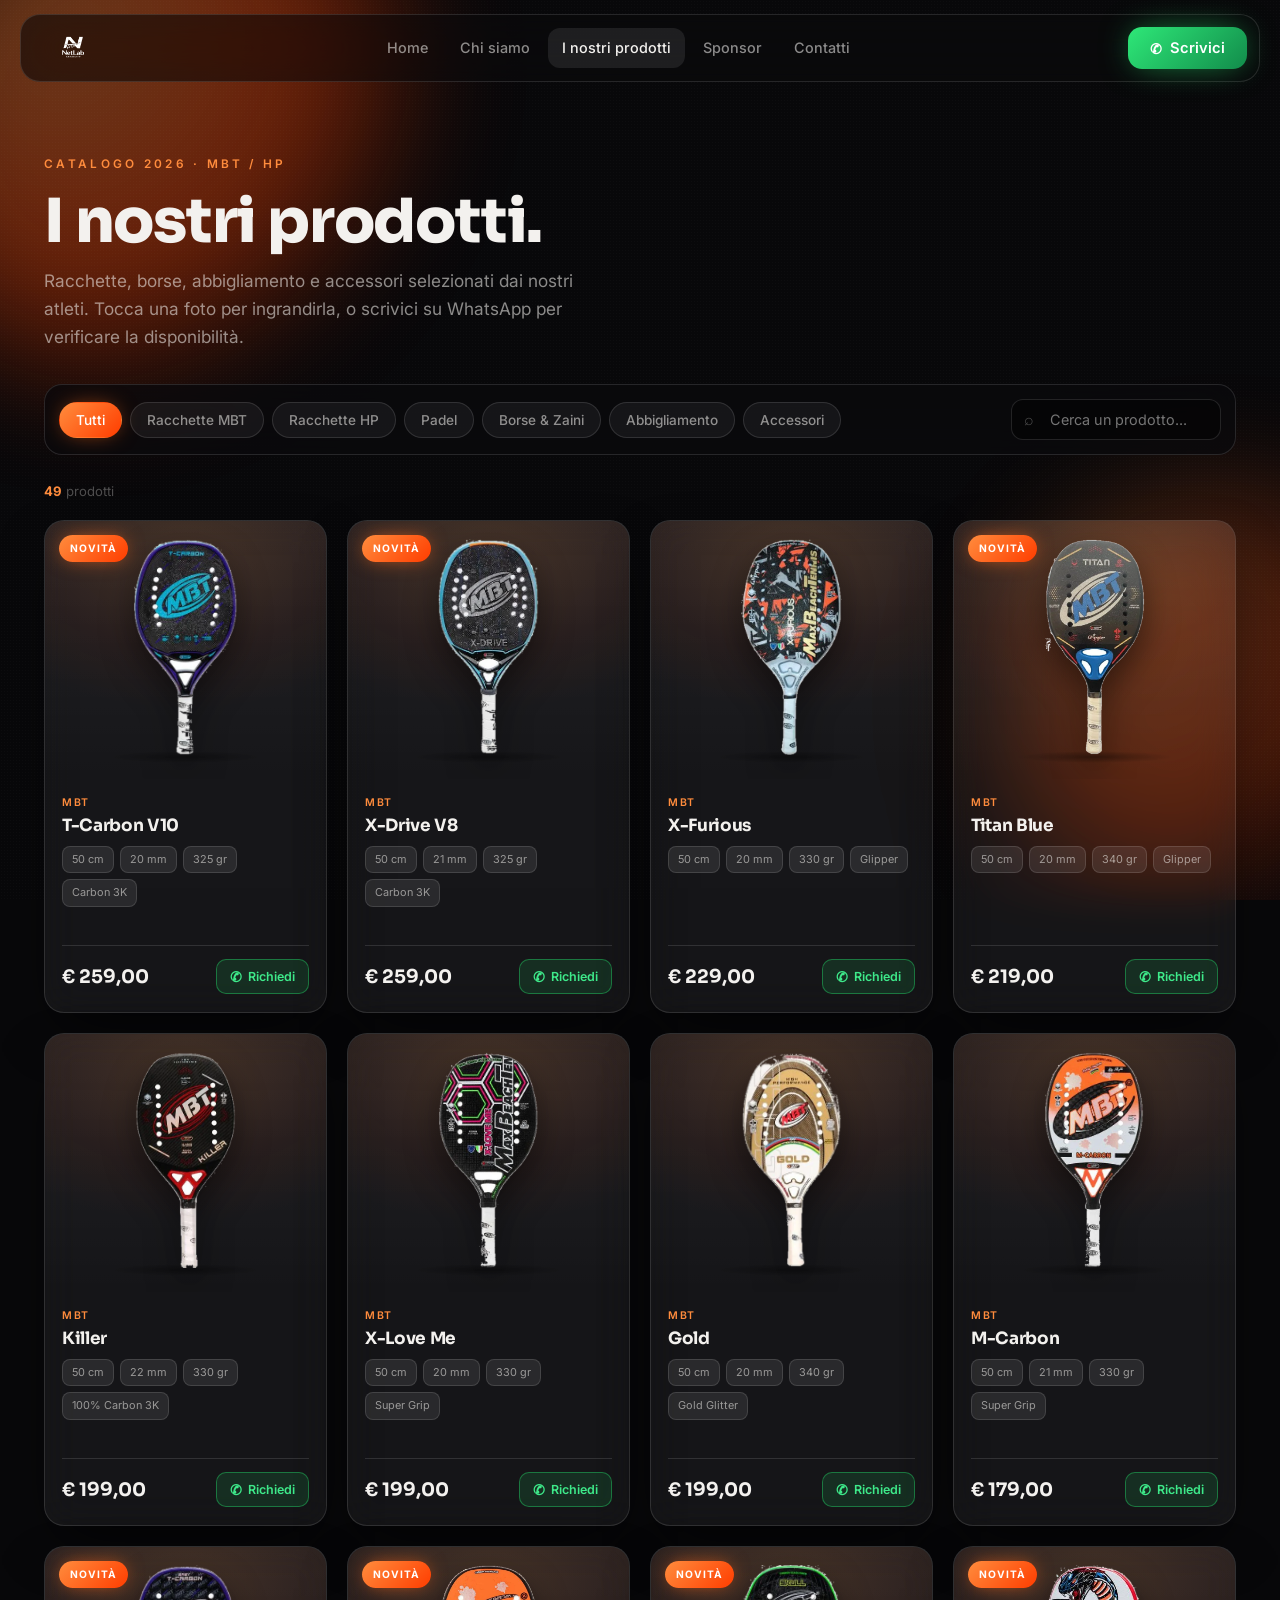
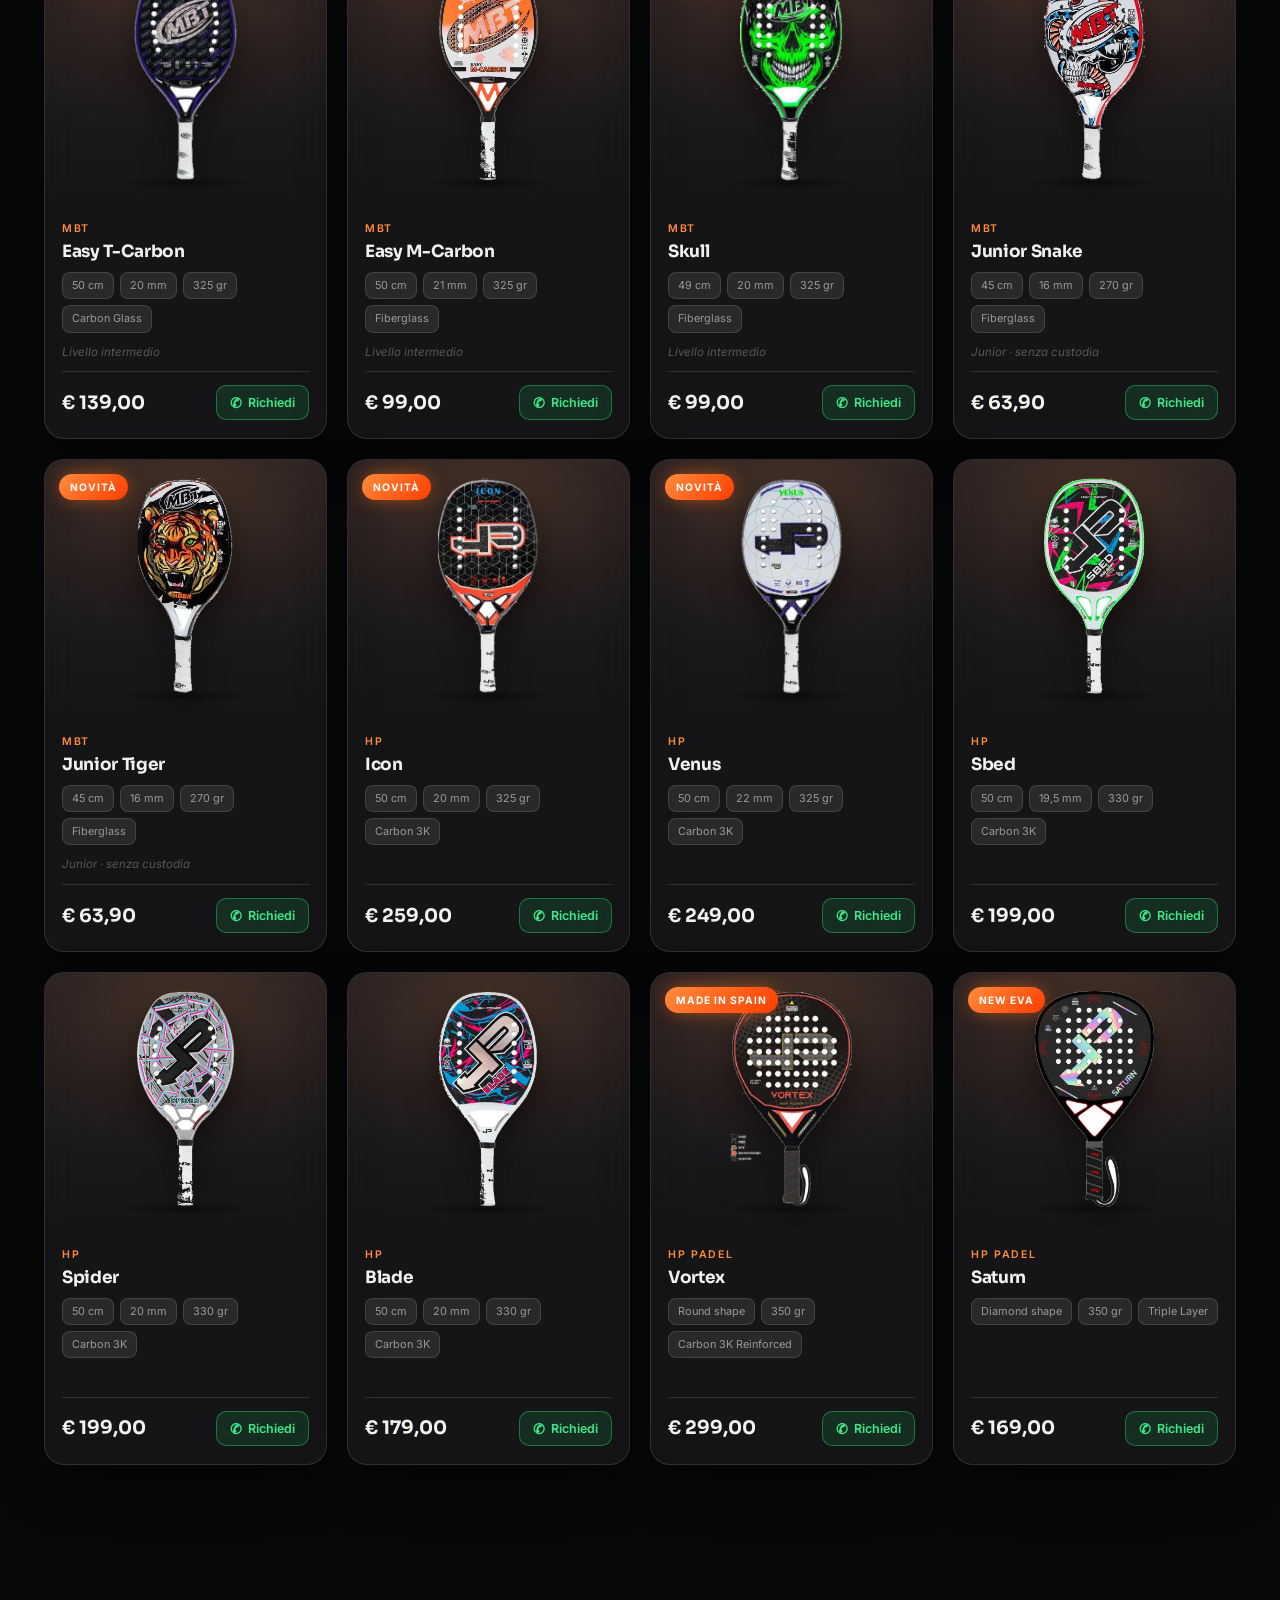
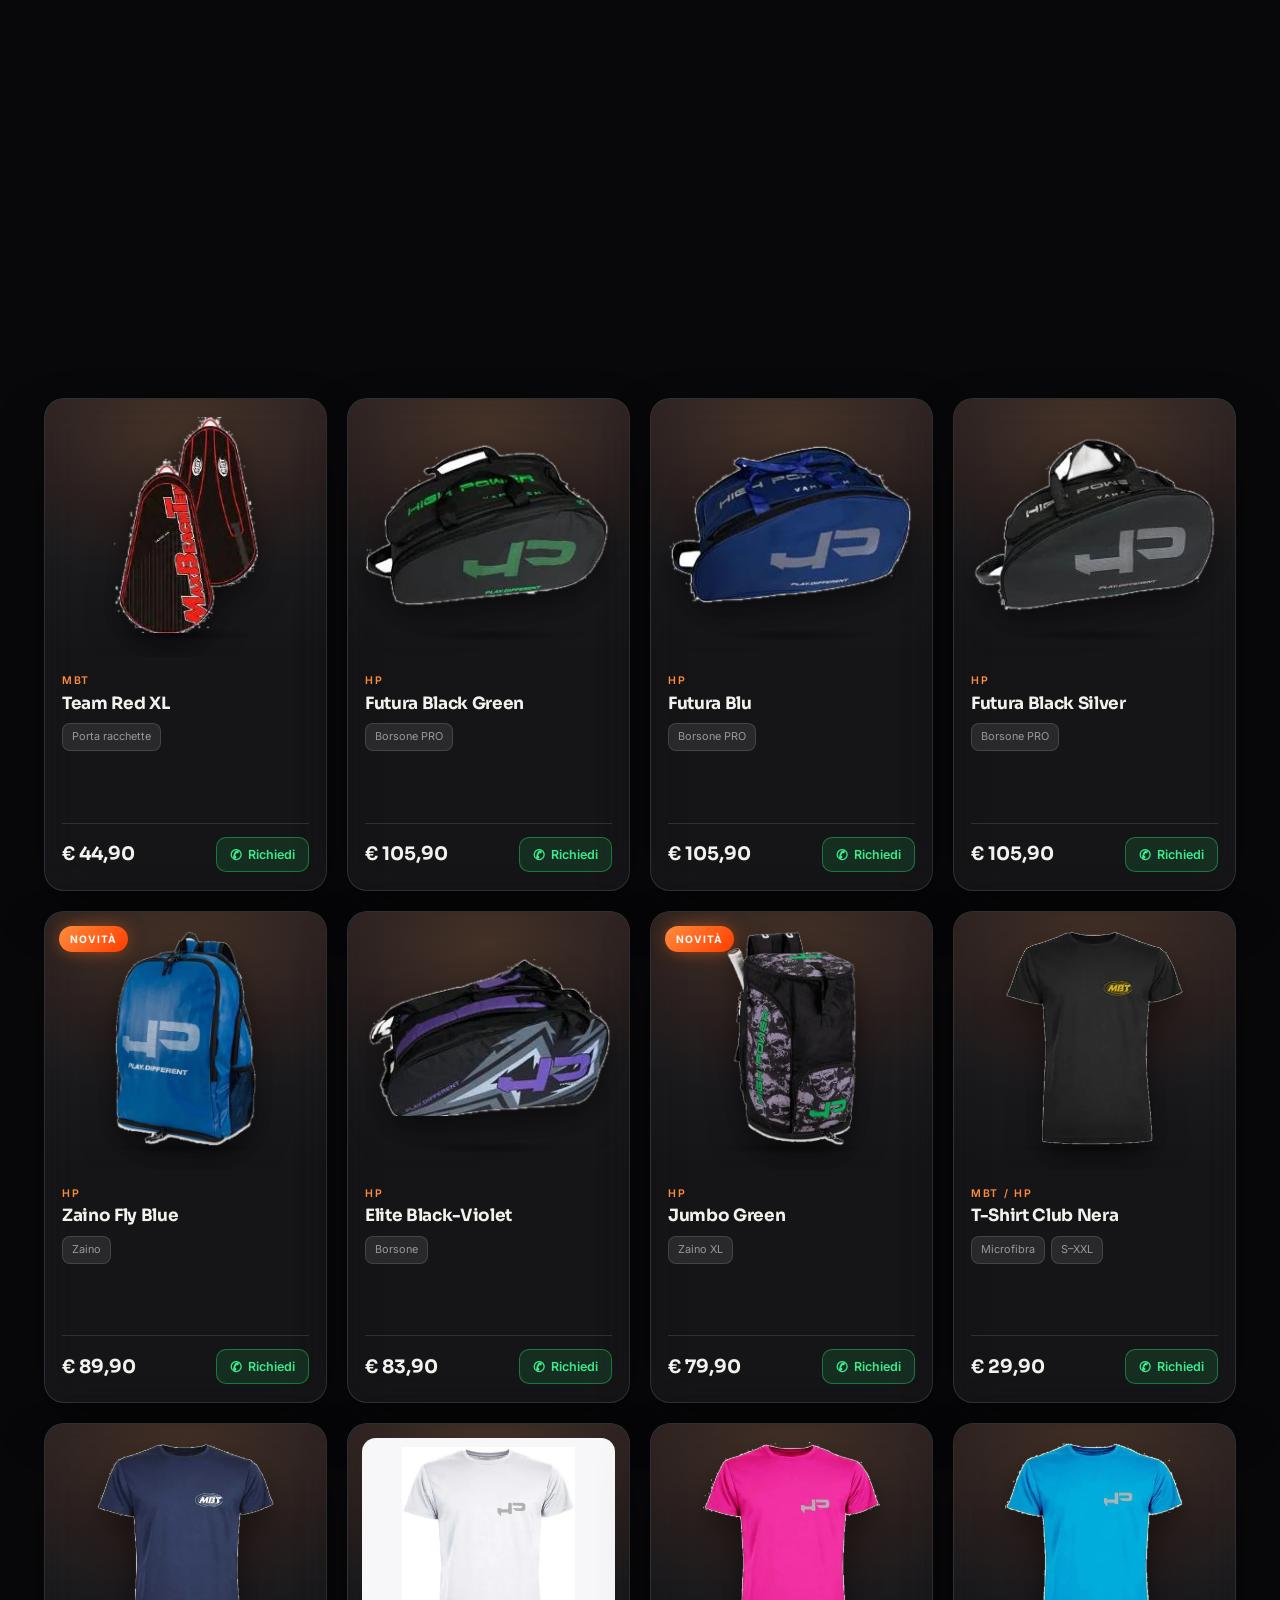
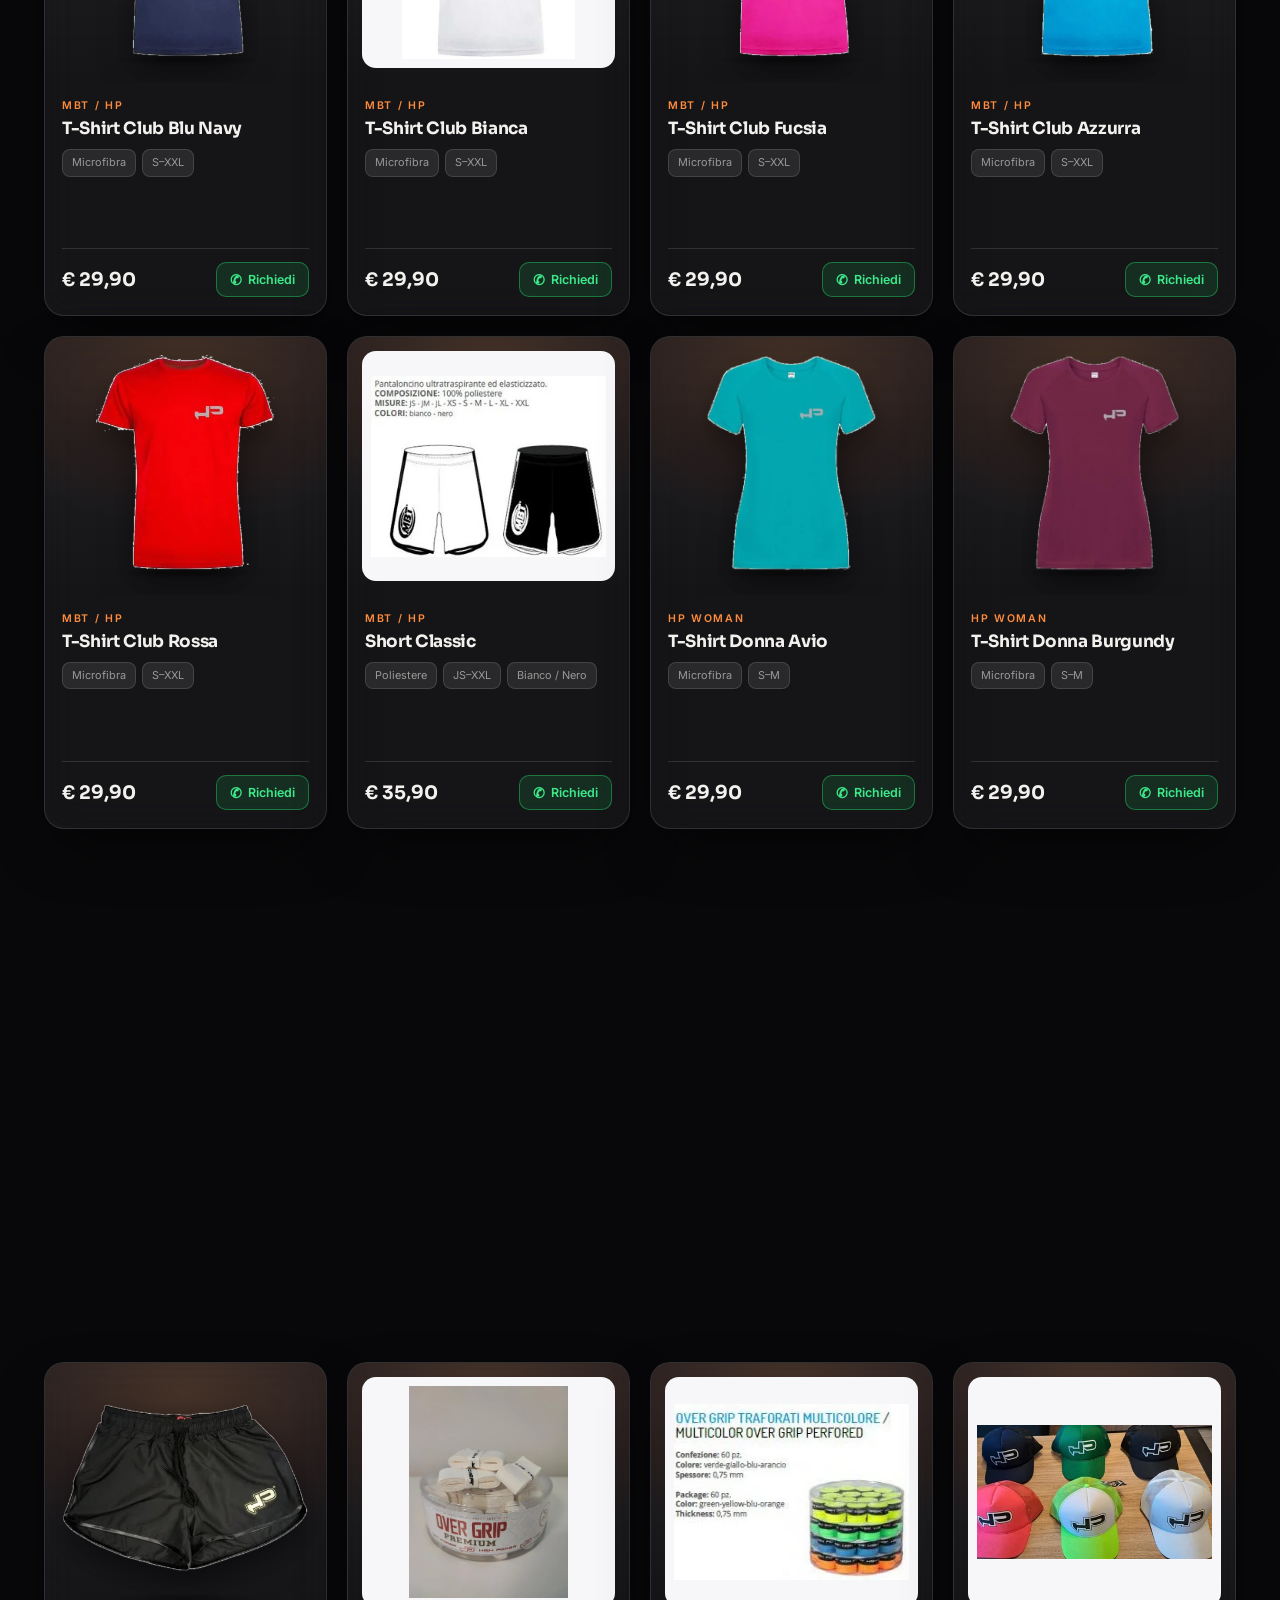
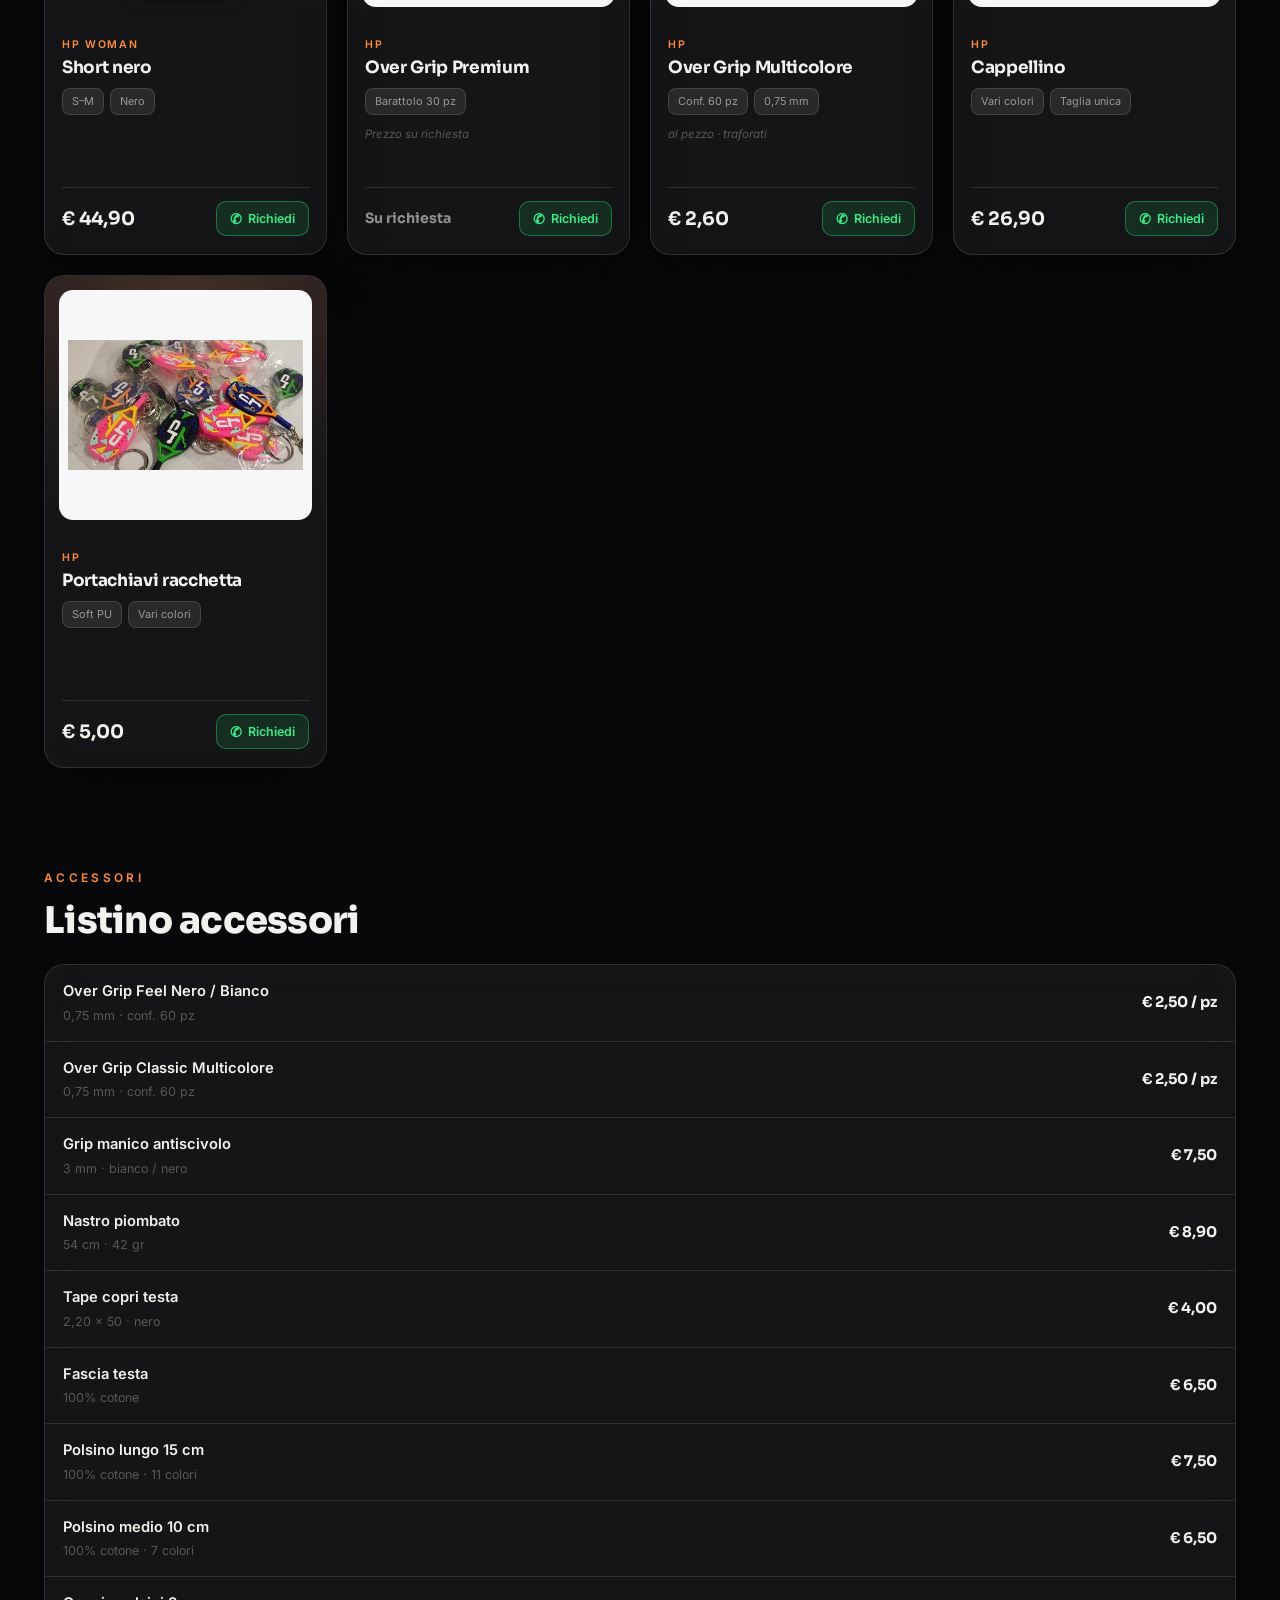
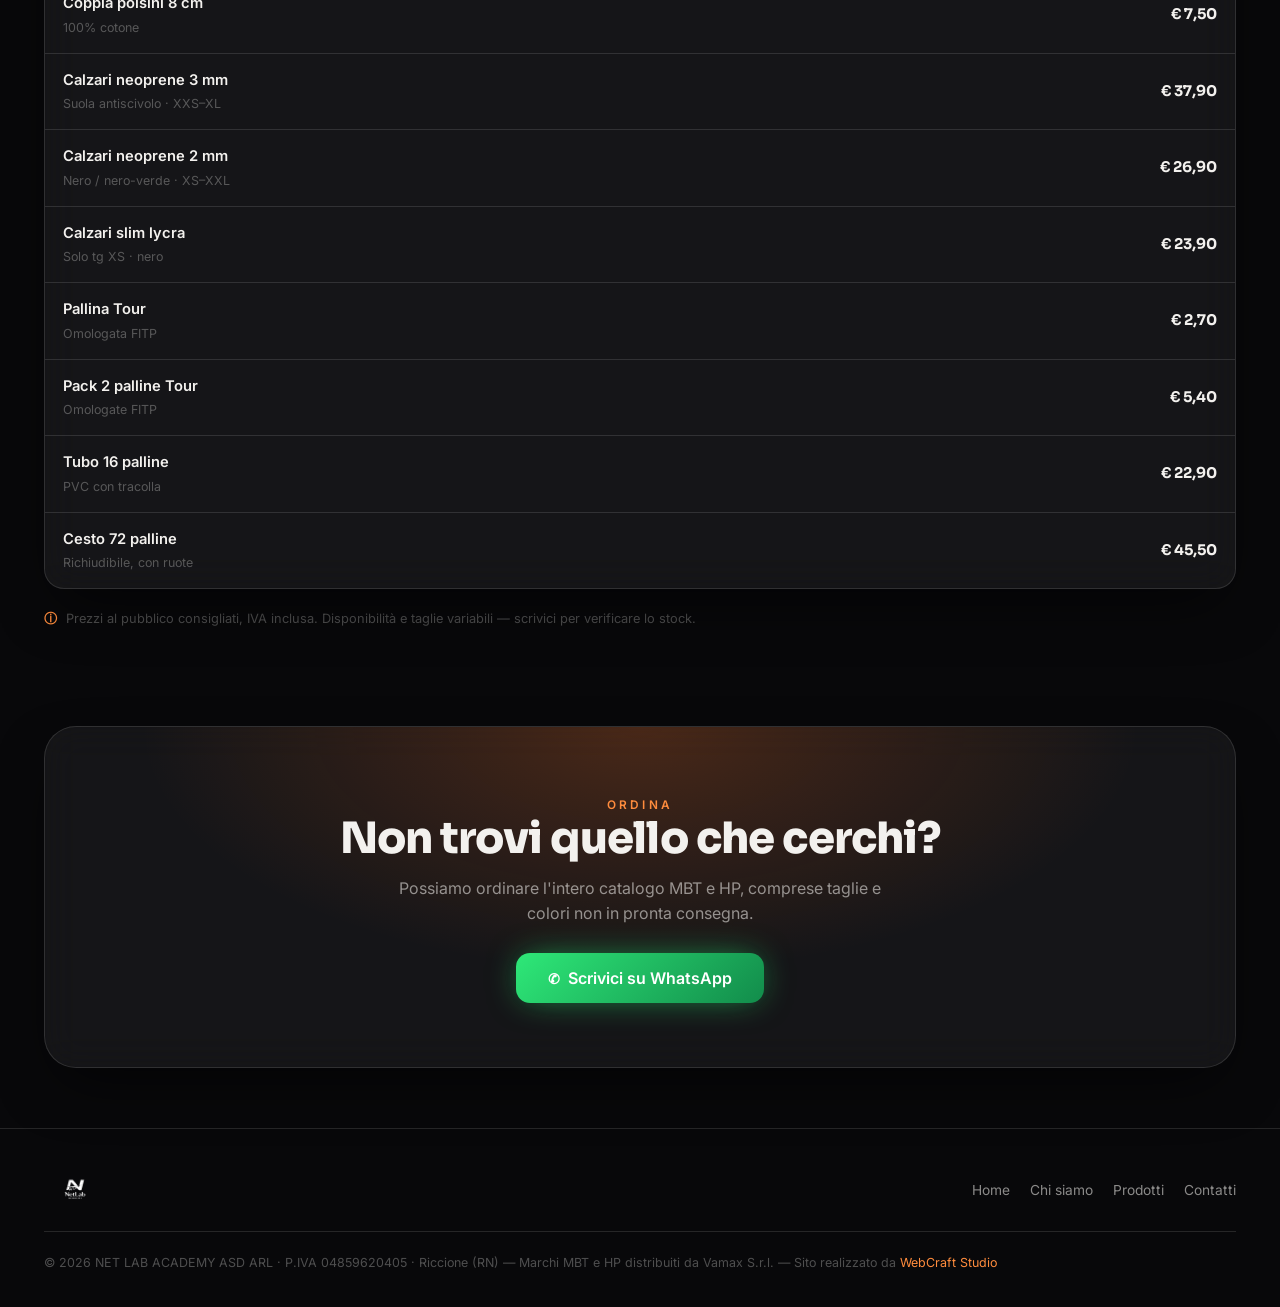
==== prodotti.html @ 0b01feec "ok" ====
<!DOCTYPE html><html lang="it"><head><meta charset="UTF-8">
<meta name="viewport" content="width=device-width, initial-scale=1.0, viewport-fit=cover">
<title>I nostri prodotti — NetLab Academy</title>
<link rel="preconnect" href="https://fonts.googleapis.com"><link rel="preconnect" href="https://fonts.gstatic.com" crossorigin>
<link href="https://fonts.googleapis.com/css2?family=Sora:wght@400;600;700;800&family=Inter:wght@400;500;600;700&display=swap" rel="stylesheet">
<style>
:root{--ink:#08080a;--flame:#FF6A1A;--flame-hot:#FF8C3D;--ember:#FF3D00;--wa:#25D366;
--text:#F3F1EE;--muted:rgba(243,241,238,.56);--faint:rgba(243,241,238,.30);
--glass:rgba(255,255,255,.055);--glass-2:rgba(255,255,255,.09);
--stroke:rgba(255,255,255,.12);--stroke-2:rgba(255,255,255,.22);
--shadow:0 24px 60px -18px rgba(0,0,0,.7);--glow:0 0 44px -6px rgba(255,106,26,.5);
--r:20px;--maxw:1240px;--disp:'Sora',sans-serif;--body:'Inter',sans-serif}
*{box-sizing:border-box;margin:0;padding:0}
html{scroll-behavior:smooth;-webkit-text-size-adjust:100%}
body{font-family:var(--body);background:var(--ink);color:var(--text);line-height:1.6;-webkit-font-smoothing:antialiased;overflow-x:hidden}
body.lock{overflow:hidden}
h1,h2,h3{font-family:var(--disp);letter-spacing:-.02em;line-height:1.05}
a{color:inherit;text-decoration:none}img{display:block;max-width:100%}
.wrap{width:100%;max-width:var(--maxw);margin:0 auto;padding:0 clamp(18px,4vw,24px)}
.eyebrow{font-size:clamp(.66rem,1.4vw,.74rem);letter-spacing:.28em;text-transform:uppercase;color:var(--flame-hot);font-weight:600}
.bg{position:fixed;inset:0;z-index:0;overflow:hidden;pointer-events:none}
.orb{position:absolute;border-radius:50%;filter:blur(64px);background:radial-gradient(circle at 30% 30%,var(--flame-hot),var(--ember) 55%,transparent 72%)}
.orb.a{width:min(56vw,540px);aspect-ratio:1;top:-140px;left:-110px;opacity:.4;animation:drift 24s ease-in-out infinite}
.orb.b{width:min(44vw,420px);aspect-ratio:1;top:55%;right:-150px;opacity:.28;animation:drift 30s ease-in-out infinite reverse}
@keyframes drift{0%,100%{transform:translate(0,0) scale(1)}50%{transform:translate(36px,-28px) scale(1.07)}}
.grain{position:fixed;inset:0;z-index:0;pointer-events:none;opacity:.04;background-image:radial-gradient(rgba(255,255,255,.6) 1px,transparent 1px);background-size:3px 3px}
.glass{background:var(--glass);backdrop-filter:blur(18px) saturate(1.3);-webkit-backdrop-filter:blur(18px) saturate(1.3);border:1px solid var(--stroke);border-radius:var(--r);box-shadow:var(--shadow)}
nav{position:fixed;top:14px;left:50%;transform:translateX(-50%);z-index:50;width:calc(100% - 28px);max-width:var(--maxw);display:flex;align-items:center;justify-content:space-between;gap:16px;padding:10px 12px 10px 18px;border-radius:20px;background:rgba(10,10,12,.62);backdrop-filter:blur(22px) saturate(1.4);-webkit-backdrop-filter:blur(22px) saturate(1.4);border:1px solid var(--stroke);transition:background .35s,box-shadow .35s}
nav.scrolled{background:rgba(8,8,10,.85);box-shadow:0 12px 40px -14px rgba(0,0,0,.8)}
.brand img{height:46px}
.navlinks{display:flex;gap:4px;align-items:center}
.navlinks a{font-size:.9rem;color:var(--muted);padding:8px 14px;border-radius:12px;font-weight:500;transition:.2s}
.navlinks a:hover,.navlinks a.on{color:var(--text);background:var(--glass-2)}
.btn{font-family:var(--body);font-weight:600;font-size:.92rem;border:none;cursor:pointer;border-radius:14px;padding:12px 22px;transition:transform .25s,box-shadow .25s;display:inline-flex;align-items:center;gap:8px}
.btn-primary{background:linear-gradient(135deg,var(--flame-hot),var(--ember));color:#fff;box-shadow:var(--glow)}
.btn-wa{background:linear-gradient(135deg,#2ee878,#128C4B);color:#fff;box-shadow:0 0 34px -8px rgba(37,211,102,.8)}
.btn-wa:hover{transform:translateY(-2px)}
.menu-btn{display:none;position:relative;background:var(--glass-2);border:1px solid var(--stroke);border-radius:12px;width:44px;height:44px;cursor:pointer}
.menu-btn span{position:absolute;left:12px;right:12px;top:50%;height:2px;background:#fff;border-radius:2px;transition:transform .35s cubic-bezier(.4,.1,.2,1),opacity .2s}
.menu-btn span:nth-child(1){transform:translateY(-6px)}.menu-btn span:nth-child(3){transform:translateY(6px)}
.menu-btn.open span:nth-child(1){transform:translateY(0) rotate(45deg)}
.menu-btn.open span:nth-child(2){opacity:0;transform:scaleX(.4)}
.menu-btn.open span:nth-child(3){transform:translateY(0) rotate(-45deg)}
.mobile-menu{position:fixed;inset:0;z-index:49;background:rgba(8,8,10,.96);backdrop-filter:blur(22px);display:flex;flex-direction:column;align-items:center;justify-content:center;gap:6px;opacity:0;pointer-events:none;transition:.35s}
.mobile-menu.open{opacity:1;pointer-events:auto}
.mobile-menu a{font-family:var(--disp);font-size:1.8rem;font-weight:700;padding:12px;opacity:.85}
section{position:relative;z-index:1}
.head{padding:150px 0 34px}
.head h1{font-size:clamp(2.2rem,6.5vw,3.8rem);font-weight:800;margin:14px 0}
.head p{color:var(--muted);max-width:560px;font-size:clamp(1rem,2.5vw,1.08rem)}
.toolbar{position:sticky;top:78px;z-index:40;padding:14px;border-radius:18px;margin-bottom:26px;background:rgba(10,10,12,.75);backdrop-filter:blur(20px) saturate(1.4);-webkit-backdrop-filter:blur(20px) saturate(1.4);border:1px solid var(--stroke)}
.tbrow{display:flex;gap:12px;align-items:center;flex-wrap:wrap}
.chips{display:flex;gap:8px;flex-wrap:wrap;flex:1;min-width:0}
.chip{font-family:var(--body);font-size:.85rem;font-weight:500;padding:9px 16px;border-radius:999px;background:var(--glass);border:1px solid var(--stroke);color:var(--muted);cursor:pointer;transition:.2s;white-space:nowrap}
.chip:hover{color:var(--text);border-color:var(--stroke-2)}
.chip.active{color:#fff;border-color:transparent;background:linear-gradient(135deg,var(--flame-hot),var(--ember));box-shadow:0 0 22px -6px rgba(255,106,26,.7)}
.search{position:relative;flex-shrink:0}
.search input{background:rgba(0,0,0,.4);border:1px solid var(--stroke);border-radius:12px;padding:11px 15px 11px 38px;color:var(--text);font-family:var(--body);font-size:.9rem;width:210px;transition:.2s}
.search input:focus{outline:none;border-color:var(--flame);box-shadow:0 0 0 3px rgba(255,106,26,.15)}
.search .ic{position:absolute;left:13px;top:50%;transform:translateY(-50%);color:var(--faint);pointer-events:none}
.count{font-size:.82rem;color:var(--faint);margin-bottom:18px}.count b{color:var(--flame-hot)}
.pgrid{display:grid;grid-template-columns:repeat(4,1fr);gap:clamp(14px,2vw,20px);grid-auto-rows:1fr}
.pcard{position:relative;overflow:hidden;display:flex;flex-direction:column;border-radius:var(--r);transition:transform .35s,box-shadow .35s,border-color .35s}
.pcard:hover{transform:translateY(-7px);border-color:var(--stroke-2);box-shadow:var(--shadow),var(--glow)}
.pbadge{position:absolute;top:14px;left:14px;z-index:4;font-size:.64rem;font-weight:700;letter-spacing:.1em;text-transform:uppercase;padding:5px 11px;border-radius:999px;color:#fff;background:linear-gradient(135deg,var(--flame-hot),var(--ember));box-shadow:0 0 20px -4px rgba(255,106,26,.8)}
.pshot{position:relative;display:block;width:100%;height:clamp(210px,26vw,258px);border:none;cursor:zoom-in;overflow:hidden;padding:0;
 background:radial-gradient(120% 85% at 50% 12%,rgba(255,140,61,.16),rgba(255,61,0,.05) 45%,transparent 72%),
            linear-gradient(180deg,rgba(255,255,255,.06),rgba(255,255,255,0))}
.pshot::after{content:"";position:absolute;left:22%;right:22%;bottom:16px;height:12px;border-radius:50%;
 background:radial-gradient(ellipse,rgba(0,0,0,.55),transparent 70%);opacity:.65;transition:.45s}
.pcard:hover .pshot::after{transform:scaleX(1.12);opacity:.4}
.pshot img{position:absolute;inset:0;width:100%;height:100%;padding:18px 18px 24px;object-fit:contain;
 filter:drop-shadow(0 14px 16px rgba(0,0,0,.5));transition:transform .5s cubic-bezier(.2,.7,.2,1),filter .5s}
.pcard:hover .pshot img{transform:translateY(-7px) scale(1.06);filter:drop-shadow(0 26px 26px rgba(0,0,0,.65))}
.pshot.plate img{inset:14px;width:calc(100% - 28px);height:calc(100% - 28px);background:#f7f7f9;border-radius:14px;padding:9px;filter:none}
.pcard:hover .pshot.plate img{transform:scale(1.03);filter:none}
.pshot.plate::after{display:none}
.zoom{position:absolute;top:12px;right:12px;z-index:3;width:30px;height:30px;border-radius:9px;display:grid;place-items:center;
 font-size:.85rem;color:#fff;background:rgba(0,0,0,.45);border:1px solid var(--stroke);opacity:0;transform:scale(.85);transition:.28s}
.pcard:hover .zoom{opacity:1;transform:scale(1)}
.pbody{padding:16px 17px 18px;display:flex;flex-direction:column;flex:1}
.pbrand{font-size:.66rem;letter-spacing:.16em;text-transform:uppercase;color:var(--flame-hot);font-weight:600}
.pbody h3{font-size:1.06rem;font-weight:700;margin:5px 0 11px}
.pspecs{display:flex;flex-wrap:wrap;gap:6px;margin-bottom:10px}
.pspecs span{font-size:.68rem;padding:4px 9px;border-radius:8px;background:var(--glass-2);border:1px solid var(--stroke);color:var(--muted)}
.pnote{font-size:.72rem;color:var(--faint);margin-bottom:10px;font-style:italic}
.pfoot{margin-top:auto;display:flex;align-items:center;justify-content:space-between;gap:10px;padding-top:13px;border-top:1px solid var(--stroke)}
.pprice{font-family:var(--disp);font-weight:700;font-size:1.16rem}
.pprice.muted{font-size:.88rem;color:var(--muted)}
.pbtn{font-family:var(--body);font-size:.78rem;font-weight:600;padding:8px 13px;border-radius:10px;border:1px solid rgba(37,211,102,.45);background:rgba(37,211,102,.13);color:#3ee98a;cursor:pointer;transition:.2s;white-space:nowrap;display:inline-flex;align-items:center;gap:6px}
.pbtn:hover{background:rgba(37,211,102,.26);border-color:var(--wa)}
.wa{font-size:.9rem}
.empty{display:none;text-align:center;padding:70px 20px;color:var(--muted)}.empty.on{display:block}
.empty .big{font-size:2.4rem;margin-bottom:12px}
.listino{margin-top:clamp(60px,9vw,96px)}
.ltable{width:100%;border-collapse:collapse}
.ltable td{padding:15px 18px;border-bottom:1px solid var(--stroke);font-size:.92rem}
.ltable tr:last-child td{border-bottom:none}
.ltable tr{transition:background .2s}.ltable tr:hover{background:var(--glass-2)}
.ltable td:first-child b{display:block;font-weight:600}
.ltable td:first-child span{display:block;font-size:.78rem;color:var(--faint);margin-top:2px}
.ltable td:last-child{text-align:right;font-family:var(--disp);font-weight:700;white-space:nowrap}
.pricenote{margin-top:20px;font-size:.8rem;color:var(--faint);display:flex;gap:9px}
.pricenote b{color:var(--flame-hot)}
.cta-band{margin:clamp(60px,9vw,96px) auto 0;padding:clamp(36px,6vw,64px) clamp(24px,5vw,54px);border-radius:clamp(22px,4vw,32px);text-align:center;position:relative;overflow:hidden}
.cta-band::before{content:"";position:absolute;inset:0;background:radial-gradient(70% 120% at 50% 0%,rgba(255,106,26,.22),transparent 60%)}
.cta-band>*{position:relative;z-index:1}
.cta-band h2{font-size:clamp(1.7rem,5vw,2.7rem);font-weight:800;margin-bottom:14px}
.cta-band p{color:var(--muted);max-width:520px;margin:0 auto 26px}
footer{position:relative;z-index:1;border-top:1px solid var(--stroke);padding:40px 0 34px;margin-top:60px}
.foot-in{display:flex;justify-content:space-between;align-items:center;gap:20px;flex-wrap:wrap}
.foot-in img{height:42px}
.foot-links{display:flex;gap:20px;flex-wrap:wrap}.foot-links a{font-size:.86rem;color:var(--muted)}
.copyright{color:var(--faint);font-size:.78rem;margin-top:20px;padding-top:20px;border-top:1px solid var(--stroke);line-height:1.7}
.copyright a{color:var(--flame-hot)}
.toast{position:fixed;bottom:26px;left:50%;transform:translateX(-50%) translateY(30px);z-index:90;background:rgba(14,14,18,.94);backdrop-filter:blur(16px);border:1px solid var(--stroke-2);padding:14px 22px;border-radius:14px;font-size:.9rem;opacity:0;pointer-events:none;transition:.35s;box-shadow:var(--shadow);max-width:88vw;text-align:center}
.toast.show{opacity:1;transform:translateX(-50%) translateY(0)}
/* LIGHTBOX */
.lb{position:fixed;inset:0;z-index:80;display:flex;align-items:center;justify-content:center;padding:20px;
 background:rgba(6,6,8,.86);backdrop-filter:blur(20px);-webkit-backdrop-filter:blur(20px);opacity:0;pointer-events:none;transition:.35s}
.lb.open{opacity:1;pointer-events:auto}
.lbox{width:min(880px,100%);max-height:90vh;overflow:auto;border-radius:26px;display:grid;grid-template-columns:1.05fr .95fr;
 transform:translateY(24px) scale(.97);transition:.4s cubic-bezier(.2,.7,.2,1)}
.lb.open .lbox{transform:none}
.lbshot{position:relative;min-height:340px;border-radius:26px 0 0 26px;overflow:hidden;
 background:radial-gradient(120% 80% at 50% 10%,rgba(255,140,61,.2),rgba(255,61,0,.06) 45%,transparent 72%)}
.lbshot img{position:absolute;inset:0;width:100%;height:100%;padding:30px;object-fit:contain;filter:drop-shadow(0 24px 26px rgba(0,0,0,.6))}
.lbshot.plate img{inset:24px;width:calc(100% - 48px);height:calc(100% - 48px);background:#f7f7f9;border-radius:16px;padding:14px;filter:none}
.lbinfo{padding:clamp(24px,3.5vw,38px);display:flex;flex-direction:column}
.lbinfo .pbrand{font-size:.7rem}
.lbinfo h3{font-size:clamp(1.4rem,3.4vw,1.9rem);font-weight:800;margin:6px 0 14px}
.lbspecs{display:flex;flex-wrap:wrap;gap:7px;margin-bottom:16px}
.lbspecs span{font-size:.74rem;padding:6px 11px;border-radius:9px;background:var(--glass-2);border:1px solid var(--stroke);color:var(--muted)}
.lbprice{font-family:var(--disp);font-size:1.9rem;font-weight:800;margin:6px 0 4px}
.lbhint{font-size:.8rem;color:var(--faint);margin-bottom:20px}
.lbclose{position:absolute;top:16px;right:16px;z-index:5;width:40px;height:40px;border-radius:12px;border:1px solid var(--stroke-2);
 background:rgba(0,0,0,.5);color:#fff;font-size:1.1rem;cursor:pointer;transition:.2s}
.lbclose:hover{background:rgba(255,255,255,.16)}
.rv{opacity:0;transform:translateY(22px);transition:.6s cubic-bezier(.2,.7,.2,1)}
.rv.in{opacity:1;transform:none}
@media(max-width:1080px){.pgrid{grid-template-columns:repeat(3,1fr)}}
@media(max-width:860px){.lbox{grid-template-columns:1fr;max-height:88vh}
 .lbshot{border-radius:26px 26px 0 0;min-height:250px}}
@media(max-width:820px){.pgrid{grid-template-columns:repeat(2,1fr)}.search{flex:1}.search input{width:100%}}
@media(max-width:680px){.navlinks,nav .btn-primary{display:none}.menu-btn{display:block}
 .head{padding:120px 0 26px}.toolbar{top:70px;padding:12px}
 .chips{gap:6px;flex-wrap:nowrap;overflow-x:auto;scrollbar-width:none}.chips::-webkit-scrollbar{display:none}}
@media(max-width:420px){.pgrid{grid-template-columns:1fr}}
@media(prefers-reduced-motion:reduce){*{animation:none!important;transition:none!important}.rv{opacity:1;transform:none}}
</style></head><body>
<div class="bg"><div class="orb a"></div><div class="orb b"></div></div><div class="grain"></div>
<div class="toast" id="toast"></div>

<nav id="nav">
  <a class="brand" href="racchette.html"><img src="[data-uri]" alt="NetLab Academy"></a>
  <div class="navlinks"><a href="racchette.html">Home</a><a href="racchette.html#chi">Chi siamo</a>
  <a href="prodotti.html" class="on">I nostri prodotti</a><a href="racchette.html#sponsor">Sponsor</a><a href="racchette.html#contatti">Contatti</a></div>
  <button class="btn btn-wa" onclick="waGeneric()"><span class="wa">✆</span> Scrivici</button>
  <button class="menu-btn" id="burger" onclick="toggleMenu()" aria-label="Menu"><span></span><span></span><span></span></button>
</nav>
<div class="mobile-menu" id="mm">
  <a href="racchette.html" onclick="toggleMenu()">Home</a><a href="racchette.html#chi" onclick="toggleMenu()">Chi siamo</a>
  <a href="prodotti.html" onclick="toggleMenu()">I nostri prodotti</a>
  <a href="racchette.html#sponsor" onclick="toggleMenu()">Sponsor</a><a href="racchette.html#contatti" onclick="toggleMenu()">Contatti</a>
</div>

<section class="head"><div class="wrap">
  <span class="eyebrow">Catalogo 2026 · MBT / HP</span>
  <h1>I nostri prodotti.</h1>
  <p>Racchette, borse, abbigliamento e accessori selezionati dai nostri atleti. Tocca una foto per ingrandirla, o scrivici su WhatsApp per verificare la disponibilità.</p>
</div></section>

<section><div class="wrap">
  <div class="toolbar"><div class="tbrow">
    <div class="chips"><button class="chip active" data-f="tutti">Tutti</button><button class="chip" data-f="racchette-mbt">Racchette MBT</button><button class="chip" data-f="racchette-hp">Racchette HP</button><button class="chip" data-f="padel">Padel</button><button class="chip" data-f="borse">Borse & Zaini</button><button class="chip" data-f="abbigliamento">Abbigliamento</button><button class="chip" data-f="accessori">Accessori</button></div>
    <div class="search"><span class="ic">⌕</span><input type="search" id="q" placeholder="Cerca un prodotto..." aria-label="Cerca"></div>
  </div></div>
  <div class="count" id="count"></div>
  <div class="pgrid" id="grid"><article class="pcard glass rv" data-cat="racchette-mbt" data-name="t-carbon v10 mbt racchette-mbt"
 data-nome="T-Carbon V10" data-brand="MBT" data-prezzo="259,00" data-specs="50 cm · 20 mm · 325 gr · Carbon 3K">
 <div class="pbadge">Novità</div><button class="pshot" onclick="openLb(this.closest('.pcard'))" aria-label="Ingrandisci T-Carbon V10">
 <img src="[data-uri]" alt="T-Carbon V10" loading="lazy"><span class="zoom">⤢</span></button>
 <div class="pbody"><div class="pbrand">MBT</div><h3>T-Carbon V10</h3>
 <div class="pspecs"><span>50 cm</span><span>20 mm</span><span>325 gr</span><span>Carbon 3K</span></div>
 <div class="pfoot"><div class="pprice">€ 259,00</div><button class="pbtn" onclick="wa(this.closest('.pcard'))"><span class="wa">✆</span> Richiedi</button></div></div></article><article class="pcard glass rv" data-cat="racchette-mbt" data-name="x-drive v8 mbt racchette-mbt"
 data-nome="X-Drive V8" data-brand="MBT" data-prezzo="259,00" data-specs="50 cm · 21 mm · 325 gr · Carbon 3K">
 <div class="pbadge">Novità</div><button class="pshot" onclick="openLb(this.closest('.pcard'))" aria-label="Ingrandisci X-Drive V8">
 <img src="[data-uri]" alt="X-Drive V8" loading="lazy"><span class="zoom">⤢</span></button>
 <div class="pbody"><div class="pbrand">MBT</div><h3>X-Drive V8</h3>
 <div class="pspecs"><span>50 cm</span><span>21 mm</span><span>325 gr</span><span>Carbon 3K</span></div>
 <div class="pfoot"><div class="pprice">€ 259,00</div><button class="pbtn" onclick="wa(this.closest('.pcard'))"><span class="wa">✆</span> Richiedi</button></div></div></article><article class="pcard glass rv" data-cat="racchette-mbt" data-name="x-furious mbt racchette-mbt"
 data-nome="X-Furious" data-brand="MBT" data-prezzo="229,00" data-specs="50 cm · 20 mm · 330 gr · Glipper">
 <button class="pshot" onclick="openLb(this.closest('.pcard'))" aria-label="Ingrandisci X-Furious">
 <img src="[data-uri]" alt="X-Furious" loading="lazy"><span class="zoom">⤢</span></button>
 <div class="pbody"><div class="pbrand">MBT</div><h3>X-Furious</h3>
 <div class="pspecs"><span>50 cm</span><span>20 mm</span><span>330 gr</span><span>Glipper</span></div>
 <div class="pfoot"><div class="pprice">€ 229,00</div><button class="pbtn" onclick="wa(this.closest('.pcard'))"><span class="wa">✆</span> Richiedi</button></div></div></article><article class="pcard glass rv" data-cat="racchette-mbt" data-name="titan blue mbt racchette-mbt"
 data-nome="Titan Blue" data-brand="MBT" data-prezzo="219,00" data-specs="50 cm · 20 mm · 340 gr · Glipper">
 <div class="pbadge">Novità</div><button class="pshot" onclick="openLb(this.closest('.pcard'))" aria-label="Ingrandisci Titan Blue">
 <img src="[data-uri]" alt="Titan Blue" loading="lazy"><span class="zoom">⤢</span></button>
 <div class="pbody"><div class="pbrand">MBT</div><h3>Titan Blue</h3>
 <div class="pspecs"><span>50 cm</span><span>20 mm</span><span>340 gr</span><span>Glipper</span></div>
 <div class="pfoot"><div class="pprice">€ 219,00</div><button class="pbtn" onclick="wa(this.closest('.pcard'))"><span class="wa">✆</span> Richiedi</button></div></div></article><article class="pcard glass rv" data-cat="racchette-mbt" data-name="killer mbt racchette-mbt"
 data-nome="Killer" data-brand="MBT" data-prezzo="199,00" data-specs="50 cm · 22 mm · 330 gr · 100% Carbon 3K">
 <button class="pshot" onclick="openLb(this.closest('.pcard'))" aria-label="Ingrandisci Killer">
 <img src="[data-uri]" alt="Killer" loading="lazy"><span class="zoom">⤢</span></button>
 <div class="pbody"><div class="pbrand">MBT</div><h3>Killer</h3>
 <div class="pspecs"><span>50 cm</span><span>22 mm</span><span>330 gr</span><span>100% Carbon 3K</span></div>
 <div class="pfoot"><div class="pprice">€ 199,00</div><button class="pbtn" onclick="wa(this.closest('.pcard'))"><span class="wa">✆</span> Richiedi</button></div></div></article><article class="pcard glass rv" data-cat="racchette-mbt" data-name="x-love me mbt racchette-mbt"
 data-nome="X-Love Me" data-brand="MBT" data-prezzo="199,00" data-specs="50 cm · 20 mm · 330 gr · Super Grip">
 <button class="pshot" onclick="openLb(this.closest('.pcard'))" aria-label="Ingrandisci X-Love Me">
 <img src="[data-uri]" alt="X-Love Me" loading="lazy"><span class="zoom">⤢</span></button>
 <div class="pbody"><div class="pbrand">MBT</div><h3>X-Love Me</h3>
 <div class="pspecs"><span>50 cm</span><span>20 mm</span><span>330 gr</span><span>Super Grip</span></div>
 <div class="pfoot"><div class="pprice">€ 199,00</div><button class="pbtn" onclick="wa(this.closest('.pcard'))"><span class="wa">✆</span> Richiedi</button></div></div></article><article class="pcard glass rv" data-cat="racchette-mbt" data-name="gold mbt racchette-mbt"
 data-nome="Gold" data-brand="MBT" data-prezzo="199,00" data-specs="50 cm · 20 mm · 340 gr · Gold Glitter">
 <button class="pshot" onclick="openLb(this.closest('.pcard'))" aria-label="Ingrandisci Gold">
 <img src="[data-uri]" alt="Gold" loading="lazy"><span class="zoom">⤢</span></button>
 <div class="pbody"><div class="pbrand">MBT</div><h3>Gold</h3>
 <div class="pspecs"><span>50 cm</span><span>20 mm</span><span>340 gr</span><span>Gold Glitter</span></div>
 <div class="pfoot"><div class="pprice">€ 199,00</div><button class="pbtn" onclick="wa(this.closest('.pcard'))"><span class="wa">✆</span> Richiedi</button></div></div></article><article class="pcard glass rv" data-cat="racchette-mbt" data-name="m-carbon mbt racchette-mbt"
 data-nome="M-Carbon" data-brand="MBT" data-prezzo="179,00" data-specs="50 cm · 21 mm · 330 gr · Super Grip">
 <button class="pshot" onclick="openLb(this.closest('.pcard'))" aria-label="Ingrandisci M-Carbon">
 <img src="[data-uri]" alt="M-Carbon" loading="lazy"><span class="zoom">⤢</span></button>
 <div class="pbody"><div class="pbrand">MBT</div><h3>M-Carbon</h3>
 <div class="pspecs"><span>50 cm</span><span>21 mm</span><span>330 gr</span><span>Super Grip</span></div>
 <div class="pfoot"><div class="pprice">€ 179,00</div><button class="pbtn" onclick="wa(this.closest('.pcard'))"><span class="wa">✆</span> Richiedi</button></div></div></article><article class="pcard glass rv" data-cat="racchette-mbt" data-name="easy t-carbon mbt racchette-mbt"
 data-nome="Easy T-Carbon" data-brand="MBT" data-prezzo="139,00" data-specs="50 cm · 20 mm · 325 gr · Carbon Glass">
 <div class="pbadge">Novità</div><button class="pshot" onclick="openLb(this.closest('.pcard'))" aria-label="Ingrandisci Easy T-Carbon">
 <img src="[data-uri]" alt="Easy T-Carbon" loading="lazy"><span class="zoom">⤢</span></button>
 <div class="pbody"><div class="pbrand">MBT</div><h3>Easy T-Carbon</h3>
 <div class="pspecs"><span>50 cm</span><span>20 mm</span><span>325 gr</span><span>Carbon Glass</span></div><div class="pnote">Livello intermedio</div>
 <div class="pfoot"><div class="pprice">€ 139,00</div><button class="pbtn" onclick="wa(this.closest('.pcard'))"><span class="wa">✆</span> Richiedi</button></div></div></article><article class="pcard glass rv" data-cat="racchette-mbt" data-name="easy m-carbon mbt racchette-mbt"
 data-nome="Easy M-Carbon" data-brand="MBT" data-prezzo="99,00" data-specs="50 cm · 21 mm · 325 gr · Fiberglass">
 <div class="pbadge">Novità</div><button class="pshot" onclick="openLb(this.closest('.pcard'))" aria-label="Ingrandisci Easy M-Carbon">
 <img src="[data-uri]" alt="Easy M-Carbon" loading="lazy"><span class="zoom">⤢</span></button>
 <div class="pbody"><div class="pbrand">MBT</div><h3>Easy M-Carbon</h3>
 <div class="pspecs"><span>50 cm</span><span>21 mm</span><span>325 gr</span><span>Fiberglass</span></div><div class="pnote">Livello intermedio</div>
 <div class="pfoot"><div class="pprice">€ 99,00</div><button class="pbtn" onclick="wa(this.closest('.pcard'))"><span class="wa">✆</span> Richiedi</button></div></div></article><article class="pcard glass rv" data-cat="racchette-mbt" data-name="skull mbt racchette-mbt"
 data-nome="Skull" data-brand="MBT" data-prezzo="99,00" data-specs="49 cm · 20 mm · 325 gr · Fiberglass">
 <div class="pbadge">Novità</div><button class="pshot" onclick="openLb(this.closest('.pcard'))" aria-label="Ingrandisci Skull">
 <img src="[data-uri]" alt="Skull" loading="lazy"><span class="zoom">⤢</span></button>
 <div class="pbody"><div class="pbrand">MBT</div><h3>Skull</h3>
 <div class="pspecs"><span>49 cm</span><span>20 mm</span><span>325 gr</span><span>Fiberglass</span></div><div class="pnote">Livello intermedio</div>
 <div class="pfoot"><div class="pprice">€ 99,00</div><button class="pbtn" onclick="wa(this.closest('.pcard'))"><span class="wa">✆</span> Richiedi</button></div></div></article><article class="pcard glass rv" data-cat="racchette-mbt" data-name="junior snake mbt racchette-mbt"
 data-nome="Junior Snake" data-brand="MBT" data-prezzo="63,90" data-specs="45 cm · 16 mm · 270 gr · Fiberglass">
 <div class="pbadge">Novità</div><button class="pshot" onclick="openLb(this.closest('.pcard'))" aria-label="Ingrandisci Junior Snake">
 <img src="[data-uri]" alt="Junior Snake" loading="lazy"><span class="zoom">⤢</span></button>
 <div class="pbody"><div class="pbrand">MBT</div><h3>Junior Snake</h3>
 <div class="pspecs"><span>45 cm</span><span>16 mm</span><span>270 gr</span><span>Fiberglass</span></div><div class="pnote">Junior · senza custodia</div>
 <div class="pfoot"><div class="pprice">€ 63,90</div><button class="pbtn" onclick="wa(this.closest('.pcard'))"><span class="wa">✆</span> Richiedi</button></div></div></article><article class="pcard glass rv" data-cat="racchette-mbt" data-name="junior tiger mbt racchette-mbt"
 data-nome="Junior Tiger" data-brand="MBT" data-prezzo="63,90" data-specs="45 cm · 16 mm · 270 gr · Fiberglass">
 <div class="pbadge">Novità</div><button class="pshot" onclick="openLb(this.closest('.pcard'))" aria-label="Ingrandisci Junior Tiger">
 <img src="[data-uri]" alt="Junior Tiger" loading="lazy"><span class="zoom">⤢</span></button>
 <div class="pbody"><div class="pbrand">MBT</div><h3>Junior Tiger</h3>
 <div class="pspecs"><span>45 cm</span><span>16 mm</span><span>270 gr</span><span>Fiberglass</span></div><div class="pnote">Junior · senza custodia</div>
 <div class="pfoot"><div class="pprice">€ 63,90</div><button class="pbtn" onclick="wa(this.closest('.pcard'))"><span class="wa">✆</span> Richiedi</button></div></div></article><article class="pcard glass rv" data-cat="racchette-hp" data-name="icon hp racchette-hp"
 data-nome="Icon" data-brand="HP" data-prezzo="259,00" data-specs="50 cm · 20 mm · 325 gr · Carbon 3K">
 <div class="pbadge">Novità</div><button class="pshot" onclick="openLb(this.closest('.pcard'))" aria-label="Ingrandisci Icon">
 <img src="[data-uri]" alt="Icon" loading="lazy"><span class="zoom">⤢</span></button>
 <div class="pbody"><div class="pbrand">HP</div><h3>Icon</h3>
 <div class="pspecs"><span>50 cm</span><span>20 mm</span><span>325 gr</span><span>Carbon 3K</span></div>
 <div class="pfoot"><div class="pprice">€ 259,00</div><button class="pbtn" onclick="wa(this.closest('.pcard'))"><span class="wa">✆</span> Richiedi</button></div></div></article><article class="pcard glass rv" data-cat="racchette-hp" data-name="venus hp racchette-hp"
 data-nome="Venus" data-brand="HP" data-prezzo="249,00" data-specs="50 cm · 22 mm · 325 gr · Carbon 3K">
 <div class="pbadge">Novità</div><button class="pshot" onclick="openLb(this.closest('.pcard'))" aria-label="Ingrandisci Venus">
 <img src="[data-uri]" alt="Venus" loading="lazy"><span class="zoom">⤢</span></button>
 <div class="pbody"><div class="pbrand">HP</div><h3>Venus</h3>
 <div class="pspecs"><span>50 cm</span><span>22 mm</span><span>325 gr</span><span>Carbon 3K</span></div>
 <div class="pfoot"><div class="pprice">€ 249,00</div><button class="pbtn" onclick="wa(this.closest('.pcard'))"><span class="wa">✆</span> Richiedi</button></div></div></article><article class="pcard glass rv" data-cat="racchette-hp" data-name="sbed hp racchette-hp"
 data-nome="Sbed" data-brand="HP" data-prezzo="199,00" data-specs="50 cm · 19,5 mm · 330 gr · Carbon 3K">
 <button class="pshot" onclick="openLb(this.closest('.pcard'))" aria-label="Ingrandisci Sbed">
 <img src="[data-uri]" alt="Sbed" loading="lazy"><span class="zoom">⤢</span></button>
 <div class="pbody"><div class="pbrand">HP</div><h3>Sbed</h3>
 <div class="pspecs"><span>50 cm</span><span>19,5 mm</span><span>330 gr</span><span>Carbon 3K</span></div>
 <div class="pfoot"><div class="pprice">€ 199,00</div><button class="pbtn" onclick="wa(this.closest('.pcard'))"><span class="wa">✆</span> Richiedi</button></div></div></article><article class="pcard glass rv" data-cat="racchette-hp" data-name="spider hp racchette-hp"
 data-nome="Spider" data-brand="HP" data-prezzo="199,00" data-specs="50 cm · 20 mm · 330 gr · Carbon 3K">
 <button class="pshot" onclick="openLb(this.closest('.pcard'))" aria-label="Ingrandisci Spider">
 <img src="[data-uri]" alt="Spider" loading="lazy"><span class="zoom">⤢</span></button>
 <div class="pbody"><div class="pbrand">HP</div><h3>Spider</h3>
 <div class="pspecs"><span>50 cm</span><span>20 mm</span><span>330 gr</span><span>Carbon 3K</span></div>
 <div class="pfoot"><div class="pprice">€ 199,00</div><button class="pbtn" onclick="wa(this.closest('.pcard'))"><span class="wa">✆</span> Richiedi</button></div></div></article><article class="pcard glass rv" data-cat="racchette-hp" data-name="blade hp racchette-hp"
 data-nome="Blade" data-brand="HP" data-prezzo="179,00" data-specs="50 cm · 20 mm · 330 gr · Carbon 3K">
 <button class="pshot" onclick="openLb(this.closest('.pcard'))" aria-label="Ingrandisci Blade">
 <img src="[data-uri]" alt="Blade" loading="lazy"><span class="zoom">⤢</span></button>
 <div class="pbody"><div class="pbrand">HP</div><h3>Blade</h3>
 <div class="pspecs"><span>50 cm</span><span>20 mm</span><span>330 gr</span><span>Carbon 3K</span></div>
 <div class="pfoot"><div class="pprice">€ 179,00</div><button class="pbtn" onclick="wa(this.closest('.pcard'))"><span class="wa">✆</span> Richiedi</button></div></div></article><article class="pcard glass rv" data-cat="padel" data-name="vortex hp padel padel"
 data-nome="Vortex" data-brand="HP Padel" data-prezzo="299,00" data-specs="Round shape · 350 gr · Carbon 3K Reinforced">
 <div class="pbadge">Made in Spain</div><button class="pshot" onclick="openLb(this.closest('.pcard'))" aria-label="Ingrandisci Vortex">
 <img src="[data-uri]" alt="Vortex" loading="lazy"><span class="zoom">⤢</span></button>
 <div class="pbody"><div class="pbrand">HP Padel</div><h3>Vortex</h3>
 <div class="pspecs"><span>Round shape</span><span>350 gr</span><span>Carbon 3K Reinforced</span></div>
 <div class="pfoot"><div class="pprice">€ 299,00</div><button class="pbtn" onclick="wa(this.closest('.pcard'))"><span class="wa">✆</span> Richiedi</button></div></div></article><article class="pcard glass rv" data-cat="padel" data-name="saturn hp padel padel"
 data-nome="Saturn" data-brand="HP Padel" data-prezzo="169,00" data-specs="Diamond shape · 350 gr · Triple Layer">
 <div class="pbadge">New EVA</div><button class="pshot" onclick="openLb(this.closest('.pcard'))" aria-label="Ingrandisci Saturn">
 <img src="[data-uri]" alt="Saturn" loading="lazy"><span class="zoom">⤢</span></button>
 <div class="pbody"><div class="pbrand">HP Padel</div><h3>Saturn</h3>
 <div class="pspecs"><span>Diamond shape</span><span>350 gr</span><span>Triple Layer</span></div>
 <div class="pfoot"><div class="pprice">€ 169,00</div><button class="pbtn" onclick="wa(this.closest('.pcard'))"><span class="wa">✆</span> Richiedi</button></div></div></article><article class="pcard glass rv" data-cat="borse" data-name="futura black gold mbt borse"
 data-nome="Futura Black Gold" data-brand="MBT" data-prezzo="105,90" data-specs="Borsone racchette">
 <button class="pshot" onclick="openLb(this.closest('.pcard'))" aria-label="Ingrandisci Futura Black Gold">
 <img src="[data-uri]" alt="Futura Black Gold" loading="lazy"><span class="zoom">⤢</span></button>
 <div class="pbody"><div class="pbrand">MBT</div><h3>Futura Black Gold</h3>
 <div class="pspecs"><span>Borsone racchette</span></div>
 <div class="pfoot"><div class="pprice">€ 105,90</div><button class="pbtn" onclick="wa(this.closest('.pcard'))"><span class="wa">✆</span> Richiedi</button></div></div></article><article class="pcard glass rv" data-cat="borse" data-name="strike black red mbt borse"
 data-nome="Strike Black Red" data-brand="MBT" data-prezzo="99,00" data-specs="Zaino">
 <button class="pshot" onclick="openLb(this.closest('.pcard'))" aria-label="Ingrandisci Strike Black Red">
 <img src="[data-uri]" alt="Strike Black Red" loading="lazy"><span class="zoom">⤢</span></button>
 <div class="pbody"><div class="pbrand">MBT</div><h3>Strike Black Red</h3>
 <div class="pspecs"><span>Zaino</span></div>
 <div class="pfoot"><div class="pprice">€ 99,00</div><button class="pbtn" onclick="wa(this.closest('.pcard'))"><span class="wa">✆</span> Richiedi</button></div></div></article><article class="pcard glass rv" data-cat="borse" data-name="elite blue mbt borse"
 data-nome="Elite Blue" data-brand="MBT" data-prezzo="83,90" data-specs="Zaino">
 <div class="pbadge">Novità</div><button class="pshot" onclick="openLb(this.closest('.pcard'))" aria-label="Ingrandisci Elite Blue">
 <img src="[data-uri]" alt="Elite Blue" loading="lazy"><span class="zoom">⤢</span></button>
 <div class="pbody"><div class="pbrand">MBT</div><h3>Elite Blue</h3>
 <div class="pspecs"><span>Zaino</span></div>
 <div class="pfoot"><div class="pprice">€ 83,90</div><button class="pbtn" onclick="wa(this.closest('.pcard'))"><span class="wa">✆</span> Richiedi</button></div></div></article><article class="pcard glass rv" data-cat="borse" data-name="team blue xl mbt borse"
 data-nome="Team Blue XL" data-brand="MBT" data-prezzo="44,90" data-specs="Porta racchette">
 <div class="pbadge">Novità</div><button class="pshot" onclick="openLb(this.closest('.pcard'))" aria-label="Ingrandisci Team Blue XL">
 <img src="[data-uri]" alt="Team Blue XL" loading="lazy"><span class="zoom">⤢</span></button>
 <div class="pbody"><div class="pbrand">MBT</div><h3>Team Blue XL</h3>
 <div class="pspecs"><span>Porta racchette</span></div>
 <div class="pfoot"><div class="pprice">€ 44,90</div><button class="pbtn" onclick="wa(this.closest('.pcard'))"><span class="wa">✆</span> Richiedi</button></div></div></article><article class="pcard glass rv" data-cat="borse" data-name="team red xl mbt borse"
 data-nome="Team Red XL" data-brand="MBT" data-prezzo="44,90" data-specs="Porta racchette">
 <button class="pshot" onclick="openLb(this.closest('.pcard'))" aria-label="Ingrandisci Team Red XL">
 <img src="[data-uri]" alt="Team Red XL" loading="lazy"><span class="zoom">⤢</span></button>
 <div class="pbody"><div class="pbrand">MBT</div><h3>Team Red XL</h3>
 <div class="pspecs"><span>Porta racchette</span></div>
 <div class="pfoot"><div class="pprice">€ 44,90</div><button class="pbtn" onclick="wa(this.closest('.pcard'))"><span class="wa">✆</span> Richiedi</button></div></div></article><article class="pcard glass rv" data-cat="borse" data-name="futura black green hp borse"
 data-nome="Futura Black Green" data-brand="HP" data-prezzo="105,90" data-specs="Borsone PRO">
 <button class="pshot" onclick="openLb(this.closest('.pcard'))" aria-label="Ingrandisci Futura Black Green">
 <img src="[data-uri]" alt="Futura Black Green" loading="lazy"><span class="zoom">⤢</span></button>
 <div class="pbody"><div class="pbrand">HP</div><h3>Futura Black Green</h3>
 <div class="pspecs"><span>Borsone PRO</span></div>
 <div class="pfoot"><div class="pprice">€ 105,90</div><button class="pbtn" onclick="wa(this.closest('.pcard'))"><span class="wa">✆</span> Richiedi</button></div></div></article><article class="pcard glass rv" data-cat="borse" data-name="futura blu hp borse"
 data-nome="Futura Blu" data-brand="HP" data-prezzo="105,90" data-specs="Borsone PRO">
 <button class="pshot" onclick="openLb(this.closest('.pcard'))" aria-label="Ingrandisci Futura Blu">
 <img src="[data-uri]" alt="Futura Blu" loading="lazy"><span class="zoom">⤢</span></button>
 <div class="pbody"><div class="pbrand">HP</div><h3>Futura Blu</h3>
 <div class="pspecs"><span>Borsone PRO</span></div>
 <div class="pfoot"><div class="pprice">€ 105,90</div><button class="pbtn" onclick="wa(this.closest('.pcard'))"><span class="wa">✆</span> Richiedi</button></div></div></article><article class="pcard glass rv" data-cat="borse" data-name="futura black silver hp borse"
 data-nome="Futura Black Silver" data-brand="HP" data-prezzo="105,90" data-specs="Borsone PRO">
 <button class="pshot" onclick="openLb(this.closest('.pcard'))" aria-label="Ingrandisci Futura Black Silver">
 <img src="[data-uri]" alt="Futura Black Silver" loading="lazy"><span class="zoom">⤢</span></button>
 <div class="pbody"><div class="pbrand">HP</div><h3>Futura Black Silver</h3>
 <div class="pspecs"><span>Borsone PRO</span></div>
 <div class="pfoot"><div class="pprice">€ 105,90</div><button class="pbtn" onclick="wa(this.closest('.pcard'))"><span class="wa">✆</span> Richiedi</button></div></div></article><article class="pcard glass rv" data-cat="borse" data-name="zaino fly blue hp borse"
 data-nome="Zaino Fly Blue" data-brand="HP" data-prezzo="89,90" data-specs="Zaino">
 <div class="pbadge">Novità</div><button class="pshot" onclick="openLb(this.closest('.pcard'))" aria-label="Ingrandisci Zaino Fly Blue">
 <img src="[data-uri]" alt="Zaino Fly Blue" loading="lazy"><span class="zoom">⤢</span></button>
 <div class="pbody"><div class="pbrand">HP</div><h3>Zaino Fly Blue</h3>
 <div class="pspecs"><span>Zaino</span></div>
 <div class="pfoot"><div class="pprice">€ 89,90</div><button class="pbtn" onclick="wa(this.closest('.pcard'))"><span class="wa">✆</span> Richiedi</button></div></div></article><article class="pcard glass rv" data-cat="borse" data-name="elite black-violet hp borse"
 data-nome="Elite Black-Violet" data-brand="HP" data-prezzo="83,90" data-specs="Borsone">
 <button class="pshot" onclick="openLb(this.closest('.pcard'))" aria-label="Ingrandisci Elite Black-Violet">
 <img src="[data-uri]" alt="Elite Black-Violet" loading="lazy"><span class="zoom">⤢</span></button>
 <div class="pbody"><div class="pbrand">HP</div><h3>Elite Black-Violet</h3>
 <div class="pspecs"><span>Borsone</span></div>
 <div class="pfoot"><div class="pprice">€ 83,90</div><button class="pbtn" onclick="wa(this.closest('.pcard'))"><span class="wa">✆</span> Richiedi</button></div></div></article><article class="pcard glass rv" data-cat="borse" data-name="jumbo green hp borse"
 data-nome="Jumbo Green" data-brand="HP" data-prezzo="79,90" data-specs="Zaino XL">
 <div class="pbadge">Novità</div><button class="pshot" onclick="openLb(this.closest('.pcard'))" aria-label="Ingrandisci Jumbo Green">
 <img src="[data-uri]" alt="Jumbo Green" loading="lazy"><span class="zoom">⤢</span></button>
 <div class="pbody"><div class="pbrand">HP</div><h3>Jumbo Green</h3>
 <div class="pspecs"><span>Zaino XL</span></div>
 <div class="pfoot"><div class="pprice">€ 79,90</div><button class="pbtn" onclick="wa(this.closest('.pcard'))"><span class="wa">✆</span> Richiedi</button></div></div></article><article class="pcard glass rv" data-cat="abbigliamento" data-name="t-shirt club nera mbt / hp abbigliamento"
 data-nome="T-Shirt Club Nera" data-brand="MBT / HP" data-prezzo="29,90" data-specs="Microfibra · S–XXL">
 <button class="pshot" onclick="openLb(this.closest('.pcard'))" aria-label="Ingrandisci T-Shirt Club Nera">
 <img src="[data-uri]" alt="T-Shirt Club Nera" loading="lazy"><span class="zoom">⤢</span></button>
 <div class="pbody"><div class="pbrand">MBT / HP</div><h3>T-Shirt Club Nera</h3>
 <div class="pspecs"><span>Microfibra</span><span>S–XXL</span></div>
 <div class="pfoot"><div class="pprice">€ 29,90</div><button class="pbtn" onclick="wa(this.closest('.pcard'))"><span class="wa">✆</span> Richiedi</button></div></div></article><article class="pcard glass rv" data-cat="abbigliamento" data-name="t-shirt club blu navy mbt / hp abbigliamento"
 data-nome="T-Shirt Club Blu Navy" data-brand="MBT / HP" data-prezzo="29,90" data-specs="Microfibra · S–XXL">
 <button class="pshot" onclick="openLb(this.closest('.pcard'))" aria-label="Ingrandisci T-Shirt Club Blu Navy">
 <img src="[data-uri]" alt="T-Shirt Club Blu Navy" loading="lazy"><span class="zoom">⤢</span></button>
 <div class="pbody"><div class="pbrand">MBT / HP</div><h3>T-Shirt Club Blu Navy</h3>
 <div class="pspecs"><span>Microfibra</span><span>S–XXL</span></div>
 <div class="pfoot"><div class="pprice">€ 29,90</div><button class="pbtn" onclick="wa(this.closest('.pcard'))"><span class="wa">✆</span> Richiedi</button></div></div></article><article class="pcard glass rv" data-cat="abbigliamento" data-name="t-shirt club bianca mbt / hp abbigliamento"
 data-nome="T-Shirt Club Bianca" data-brand="MBT / HP" data-prezzo="29,90" data-specs="Microfibra · S–XXL">
 <button class="pshot plate" onclick="openLb(this.closest('.pcard'))" aria-label="Ingrandisci T-Shirt Club Bianca">
 <img src="[data-uri]" alt="T-Shirt Club Bianca" loading="lazy"><span class="zoom">⤢</span></button>
 <div class="pbody"><div class="pbrand">MBT / HP</div><h3>T-Shirt Club Bianca</h3>
 <div class="pspecs"><span>Microfibra</span><span>S–XXL</span></div>
 <div class="pfoot"><div class="pprice">€ 29,90</div><button class="pbtn" onclick="wa(this.closest('.pcard'))"><span class="wa">✆</span> Richiedi</button></div></div></article><article class="pcard glass rv" data-cat="abbigliamento" data-name="t-shirt club fucsia mbt / hp abbigliamento"
 data-nome="T-Shirt Club Fucsia" data-brand="MBT / HP" data-prezzo="29,90" data-specs="Microfibra · S–XXL">
 <button class="pshot" onclick="openLb(this.closest('.pcard'))" aria-label="Ingrandisci T-Shirt Club Fucsia">
 <img src="[data-uri]" alt="T-Shirt Club Fucsia" loading="lazy"><span class="zoom">⤢</span></button>
 <div class="pbody"><div class="pbrand">MBT / HP</div><h3>T-Shirt Club Fucsia</h3>
 <div class="pspecs"><span>Microfibra</span><span>S–XXL</span></div>
 <div class="pfoot"><div class="pprice">€ 29,90</div><button class="pbtn" onclick="wa(this.closest('.pcard'))"><span class="wa">✆</span> Richiedi</button></div></div></article><article class="pcard glass rv" data-cat="abbigliamento" data-name="t-shirt club azzurra mbt / hp abbigliamento"
 data-nome="T-Shirt Club Azzurra" data-brand="MBT / HP" data-prezzo="29,90" data-specs="Microfibra · S–XXL">
 <button class="pshot" onclick="openLb(this.closest('.pcard'))" aria-label="Ingrandisci T-Shirt Club Azzurra">
 <img src="[data-uri]" alt="T-Shirt Club Azzurra" loading="lazy"><span class="zoom">⤢</span></button>
 <div class="pbody"><div class="pbrand">MBT / HP</div><h3>T-Shirt Club Azzurra</h3>
 <div class="pspecs"><span>Microfibra</span><span>S–XXL</span></div>
 <div class="pfoot"><div class="pprice">€ 29,90</div><button class="pbtn" onclick="wa(this.closest('.pcard'))"><span class="wa">✆</span> Richiedi</button></div></div></article><article class="pcard glass rv" data-cat="abbigliamento" data-name="t-shirt club rossa mbt / hp abbigliamento"
 data-nome="T-Shirt Club Rossa" data-brand="MBT / HP" data-prezzo="29,90" data-specs="Microfibra · S–XXL">
 <button class="pshot" onclick="openLb(this.closest('.pcard'))" aria-label="Ingrandisci T-Shirt Club Rossa">
 <img src="[data-uri]" alt="T-Shirt Club Rossa" loading="lazy"><span class="zoom">⤢</span></button>
 <div class="pbody"><div class="pbrand">MBT / HP</div><h3>T-Shirt Club Rossa</h3>
 <div class="pspecs"><span>Microfibra</span><span>S–XXL</span></div>
 <div class="pfoot"><div class="pprice">€ 29,90</div><button class="pbtn" onclick="wa(this.closest('.pcard'))"><span class="wa">✆</span> Richiedi</button></div></div></article><article class="pcard glass rv" data-cat="abbigliamento" data-name="short classic mbt / hp abbigliamento"
 data-nome="Short Classic" data-brand="MBT / HP" data-prezzo="35,90" data-specs="Poliestere · JS–XXL · Bianco / Nero">
 <button class="pshot plate" onclick="openLb(this.closest('.pcard'))" aria-label="Ingrandisci Short Classic">
 <img src="[data-uri]" alt="Short Classic" loading="lazy"><span class="zoom">⤢</span></button>
 <div class="pbody"><div class="pbrand">MBT / HP</div><h3>Short Classic</h3>
 <div class="pspecs"><span>Poliestere</span><span>JS–XXL</span><span>Bianco / Nero</span></div>
 <div class="pfoot"><div class="pprice">€ 35,90</div><button class="pbtn" onclick="wa(this.closest('.pcard'))"><span class="wa">✆</span> Richiedi</button></div></div></article><article class="pcard glass rv" data-cat="abbigliamento" data-name="t-shirt donna avio hp woman abbigliamento"
 data-nome="T-Shirt Donna Avio" data-brand="HP Woman" data-prezzo="29,90" data-specs="Microfibra · S–M">
 <button class="pshot" onclick="openLb(this.closest('.pcard'))" aria-label="Ingrandisci T-Shirt Donna Avio">
 <img src="[data-uri]" alt="T-Shirt Donna Avio" loading="lazy"><span class="zoom">⤢</span></button>
 <div class="pbody"><div class="pbrand">HP Woman</div><h3>T-Shirt Donna Avio</h3>
 <div class="pspecs"><span>Microfibra</span><span>S–M</span></div>
 <div class="pfoot"><div class="pprice">€ 29,90</div><button class="pbtn" onclick="wa(this.closest('.pcard'))"><span class="wa">✆</span> Richiedi</button></div></div></article><article class="pcard glass rv" data-cat="abbigliamento" data-name="t-shirt donna burgundy hp woman abbigliamento"
 data-nome="T-Shirt Donna Burgundy" data-brand="HP Woman" data-prezzo="29,90" data-specs="Microfibra · S–M">
 <button class="pshot" onclick="openLb(this.closest('.pcard'))" aria-label="Ingrandisci T-Shirt Donna Burgundy">
 <img src="[data-uri]" alt="T-Shirt Donna Burgundy" loading="lazy"><span class="zoom">⤢</span></button>
 <div class="pbody"><div class="pbrand">HP Woman</div><h3>T-Shirt Donna Burgundy</h3>
 <div class="pspecs"><span>Microfibra</span><span>S–M</span></div>
 <div class="pfoot"><div class="pprice">€ 29,90</div><button class="pbtn" onclick="wa(this.closest('.pcard'))"><span class="wa">✆</span> Richiedi</button></div></div></article><article class="pcard glass rv" data-cat="abbigliamento" data-name="t-shirt donna purple hp woman abbigliamento"
 data-nome="T-Shirt Donna Purple" data-brand="HP Woman" data-prezzo="29,90" data-specs="Microfibra · S–M">
 <button class="pshot" onclick="openLb(this.closest('.pcard'))" aria-label="Ingrandisci T-Shirt Donna Purple">
 <img src="[data-uri]" alt="T-Shirt Donna Purple" loading="lazy"><span class="zoom">⤢</span></button>
 <div class="pbody"><div class="pbrand">HP Woman</div><h3>T-Shirt Donna Purple</h3>
 <div class="pspecs"><span>Microfibra</span><span>S–M</span></div>
 <div class="pfoot"><div class="pprice">€ 29,90</div><button class="pbtn" onclick="wa(this.closest('.pcard'))"><span class="wa">✆</span> Richiedi</button></div></div></article><article class="pcard glass rv" data-cat="abbigliamento" data-name="t-shirt donna coral hp woman abbigliamento"
 data-nome="T-Shirt Donna Coral" data-brand="HP Woman" data-prezzo="29,90" data-specs="Microfibra · S–M">
 <button class="pshot" onclick="openLb(this.closest('.pcard'))" aria-label="Ingrandisci T-Shirt Donna Coral">
 <img src="[data-uri]" alt="T-Shirt Donna Coral" loading="lazy"><span class="zoom">⤢</span></button>
 <div class="pbody"><div class="pbrand">HP Woman</div><h3>T-Shirt Donna Coral</h3>
 <div class="pspecs"><span>Microfibra</span><span>S–M</span></div>
 <div class="pfoot"><div class="pprice">€ 29,90</div><button class="pbtn" onclick="wa(this.closest('.pcard'))"><span class="wa">✆</span> Richiedi</button></div></div></article><article class="pcard glass rv" data-cat="abbigliamento" data-name="gonna con short interno hp woman abbigliamento"
 data-nome="Gonna con short interno" data-brand="HP Woman" data-prezzo="49,90" data-specs="S–M · Nero">
 <button class="pshot" onclick="openLb(this.closest('.pcard'))" aria-label="Ingrandisci Gonna con short interno">
 <img src="[data-uri]" alt="Gonna con short interno" loading="lazy"><span class="zoom">⤢</span></button>
 <div class="pbody"><div class="pbrand">HP Woman</div><h3>Gonna con short interno</h3>
 <div class="pspecs"><span>S–M</span><span>Nero</span></div>
 <div class="pfoot"><div class="pprice">€ 49,90</div><button class="pbtn" onclick="wa(this.closest('.pcard'))"><span class="wa">✆</span> Richiedi</button></div></div></article><article class="pcard glass rv" data-cat="abbigliamento" data-name="short sportivo con tasche hp woman abbigliamento"
 data-nome="Short sportivo con tasche" data-brand="HP Woman" data-prezzo="49,90" data-specs="S–M · Nero">
 <button class="pshot" onclick="openLb(this.closest('.pcard'))" aria-label="Ingrandisci Short sportivo con tasche">
 <img src="[data-uri]" alt="Short sportivo con tasche" loading="lazy"><span class="zoom">⤢</span></button>
 <div class="pbody"><div class="pbrand">HP Woman</div><h3>Short sportivo con tasche</h3>
 <div class="pspecs"><span>S–M</span><span>Nero</span></div>
 <div class="pfoot"><div class="pprice">€ 49,90</div><button class="pbtn" onclick="wa(this.closest('.pcard'))"><span class="wa">✆</span> Richiedi</button></div></div></article><article class="pcard glass rv" data-cat="abbigliamento" data-name="short nero hp woman abbigliamento"
 data-nome="Short nero" data-brand="HP Woman" data-prezzo="44,90" data-specs="S–M · Nero">
 <button class="pshot" onclick="openLb(this.closest('.pcard'))" aria-label="Ingrandisci Short nero">
 <img src="[data-uri]" alt="Short nero" loading="lazy"><span class="zoom">⤢</span></button>
 <div class="pbody"><div class="pbrand">HP Woman</div><h3>Short nero</h3>
 <div class="pspecs"><span>S–M</span><span>Nero</span></div>
 <div class="pfoot"><div class="pprice">€ 44,90</div><button class="pbtn" onclick="wa(this.closest('.pcard'))"><span class="wa">✆</span> Richiedi</button></div></div></article><article class="pcard glass rv" data-cat="accessori" data-name="over grip premium hp accessori"
 data-nome="Over Grip Premium" data-brand="HP" data-prezzo="" data-specs="Barattolo 30 pz">
 <button class="pshot plate" onclick="openLb(this.closest('.pcard'))" aria-label="Ingrandisci Over Grip Premium">
 <img src="[data-uri]" alt="Over Grip Premium" loading="lazy"><span class="zoom">⤢</span></button>
 <div class="pbody"><div class="pbrand">HP</div><h3>Over Grip Premium</h3>
 <div class="pspecs"><span>Barattolo 30 pz</span></div><div class="pnote">Prezzo su richiesta</div>
 <div class="pfoot"><div class="pprice muted">Su richiesta</div><button class="pbtn" onclick="wa(this.closest('.pcard'))"><span class="wa">✆</span> Richiedi</button></div></div></article><article class="pcard glass rv" data-cat="accessori" data-name="over grip multicolore hp accessori"
 data-nome="Over Grip Multicolore" data-brand="HP" data-prezzo="2,60" data-specs="Conf. 60 pz · 0,75 mm">
 <button class="pshot plate" onclick="openLb(this.closest('.pcard'))" aria-label="Ingrandisci Over Grip Multicolore">
 <img src="[data-uri]" alt="Over Grip Multicolore" loading="lazy"><span class="zoom">⤢</span></button>
 <div class="pbody"><div class="pbrand">HP</div><h3>Over Grip Multicolore</h3>
 <div class="pspecs"><span>Conf. 60 pz</span><span>0,75 mm</span></div><div class="pnote">al pezzo · traforati</div>
 <div class="pfoot"><div class="pprice">€ 2,60</div><button class="pbtn" onclick="wa(this.closest('.pcard'))"><span class="wa">✆</span> Richiedi</button></div></div></article><article class="pcard glass rv" data-cat="accessori" data-name="cappellino hp accessori"
 data-nome="Cappellino" data-brand="HP" data-prezzo="26,90" data-specs="Vari colori · Taglia unica">
 <button class="pshot plate" onclick="openLb(this.closest('.pcard'))" aria-label="Ingrandisci Cappellino">
 <img src="[data-uri]" alt="Cappellino" loading="lazy"><span class="zoom">⤢</span></button>
 <div class="pbody"><div class="pbrand">HP</div><h3>Cappellino</h3>
 <div class="pspecs"><span>Vari colori</span><span>Taglia unica</span></div>
 <div class="pfoot"><div class="pprice">€ 26,90</div><button class="pbtn" onclick="wa(this.closest('.pcard'))"><span class="wa">✆</span> Richiedi</button></div></div></article><article class="pcard glass rv" data-cat="accessori" data-name="portachiavi racchetta hp accessori"
 data-nome="Portachiavi racchetta" data-brand="HP" data-prezzo="5,00" data-specs="Soft PU · Vari colori">
 <button class="pshot plate" onclick="openLb(this.closest('.pcard'))" aria-label="Ingrandisci Portachiavi racchetta">
 <img src="[data-uri]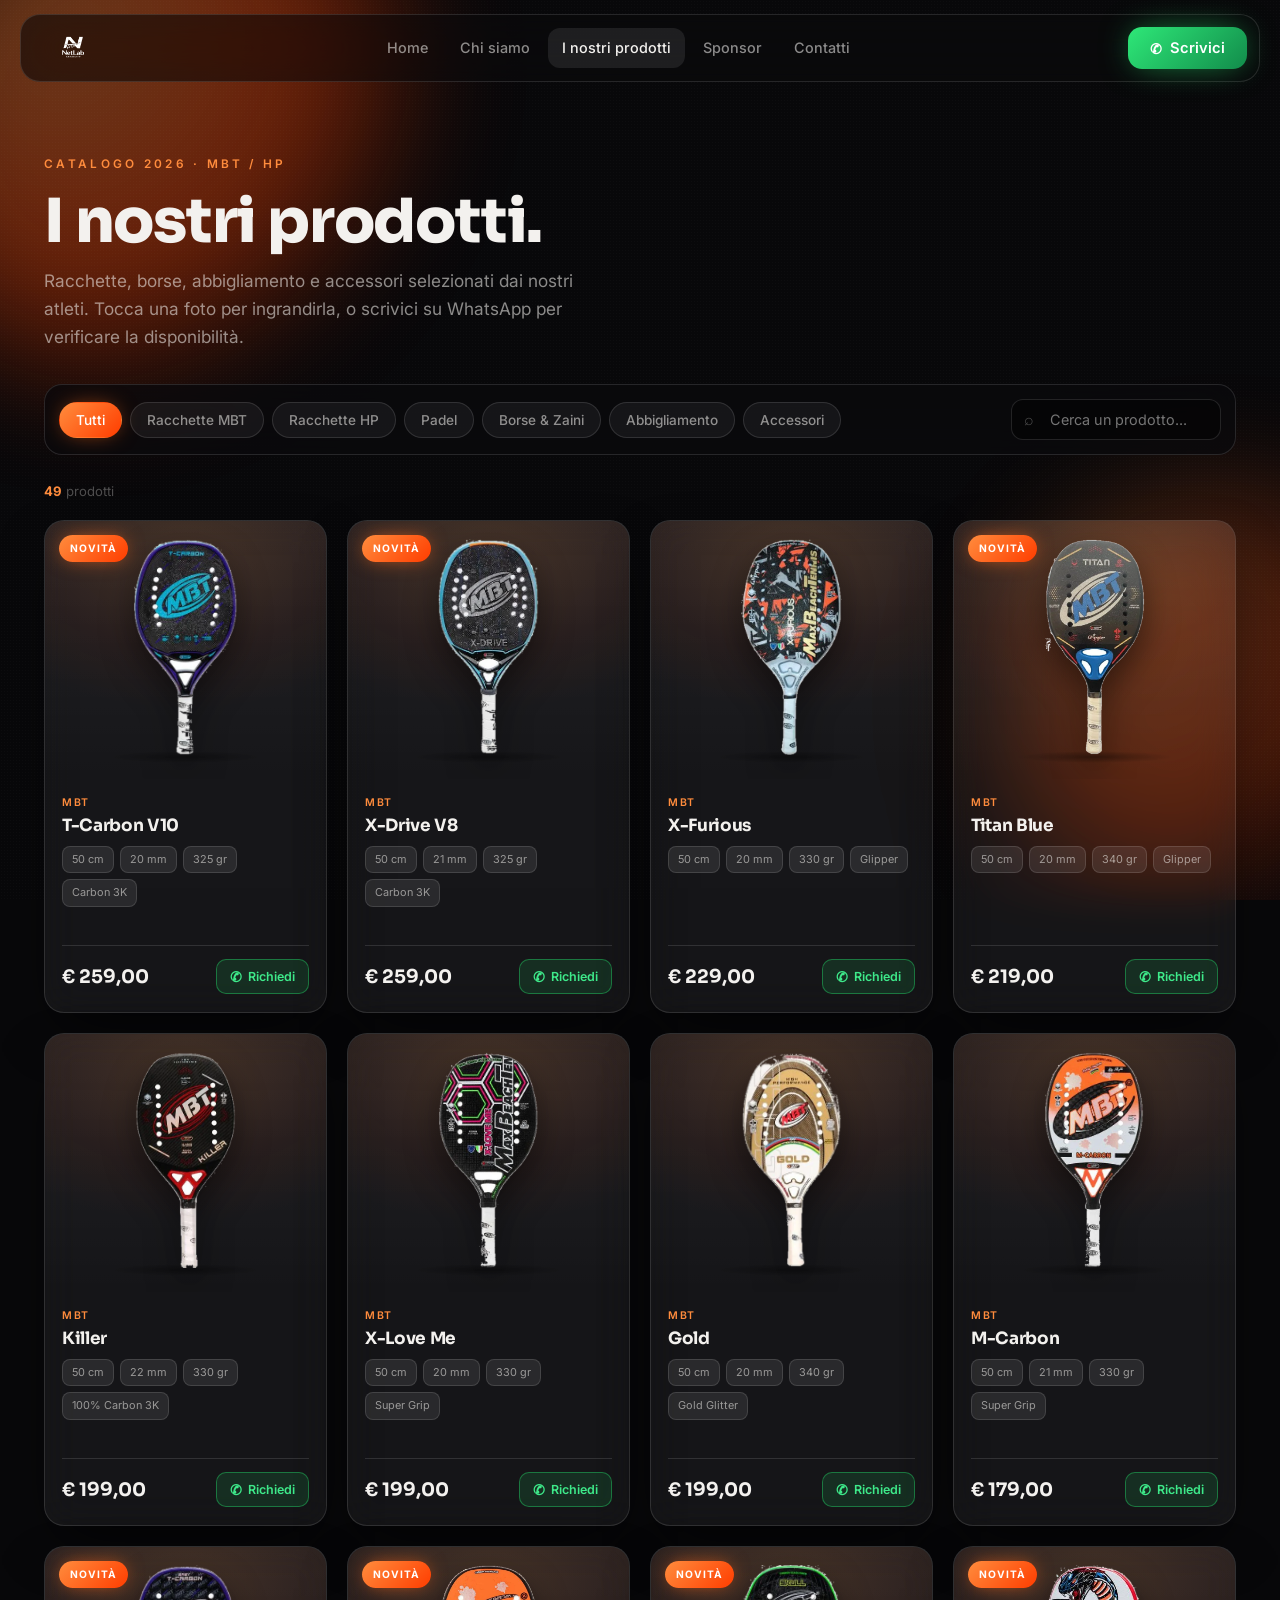
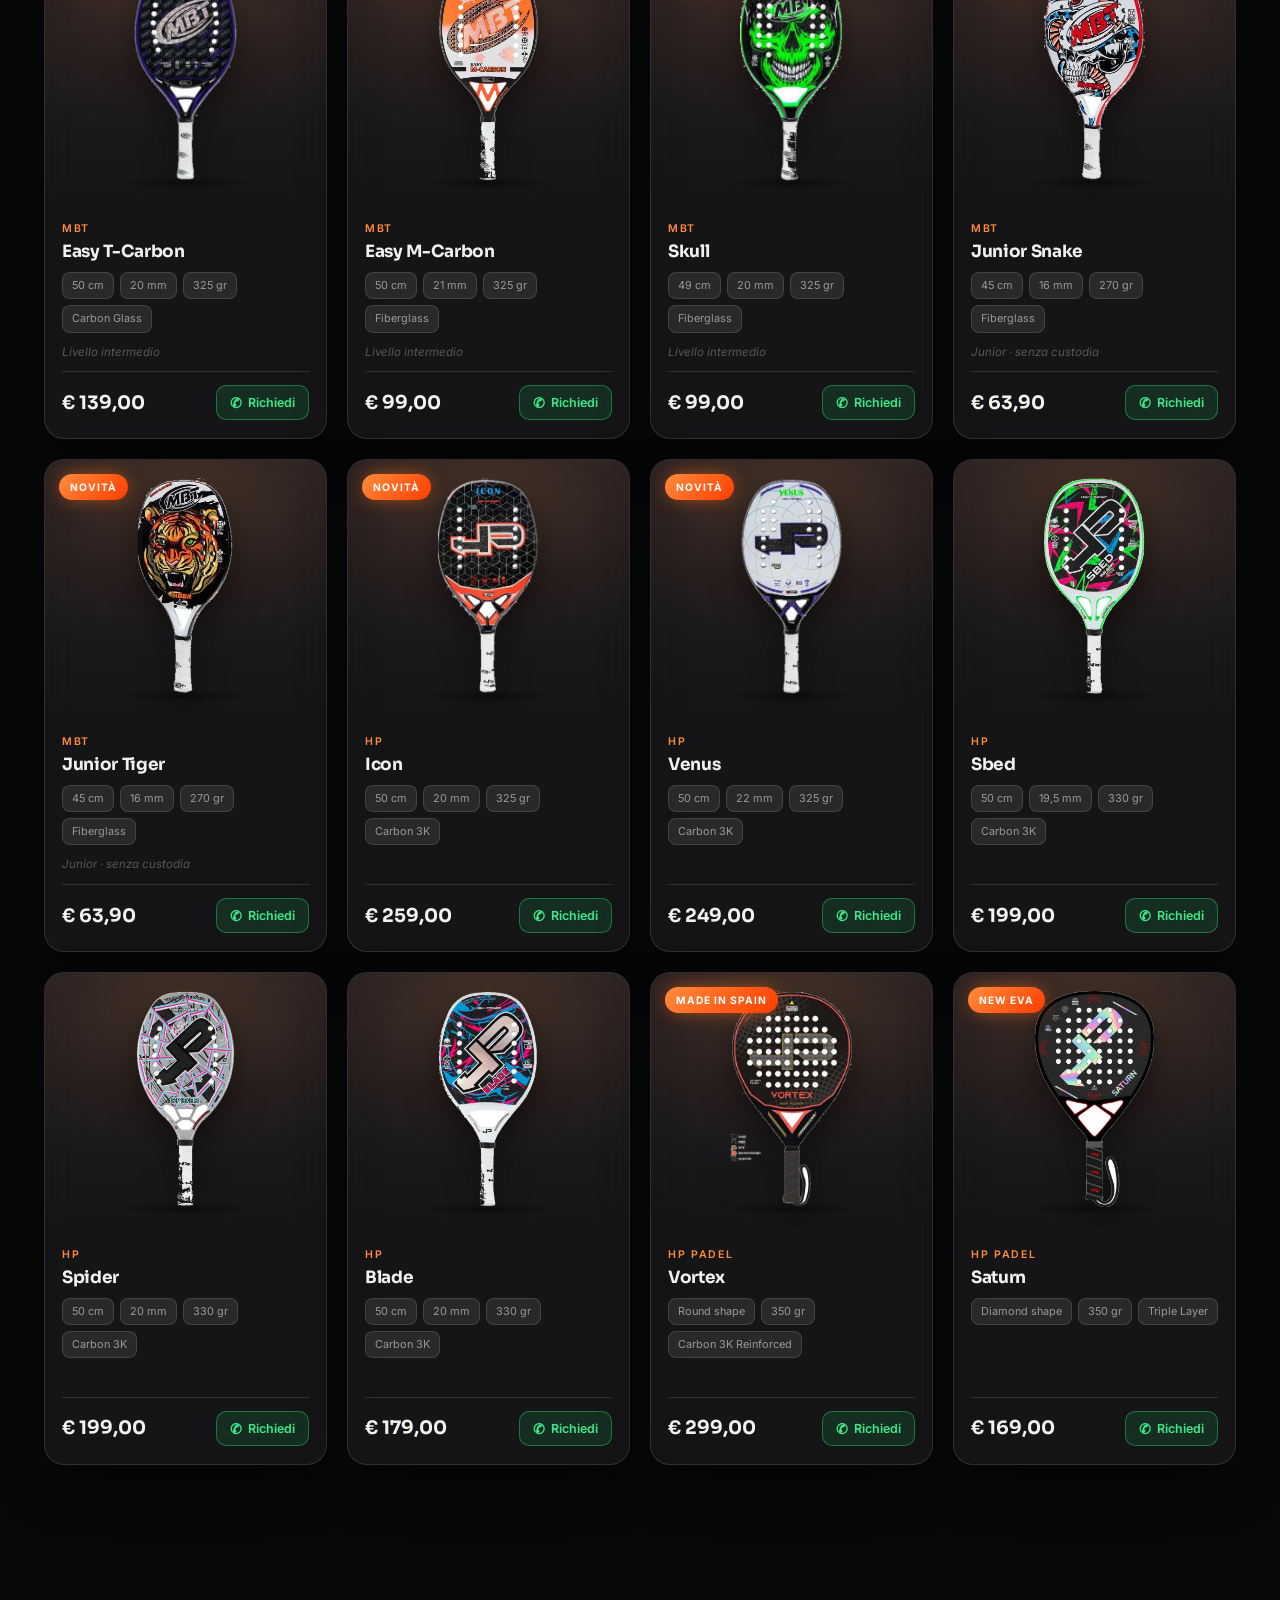
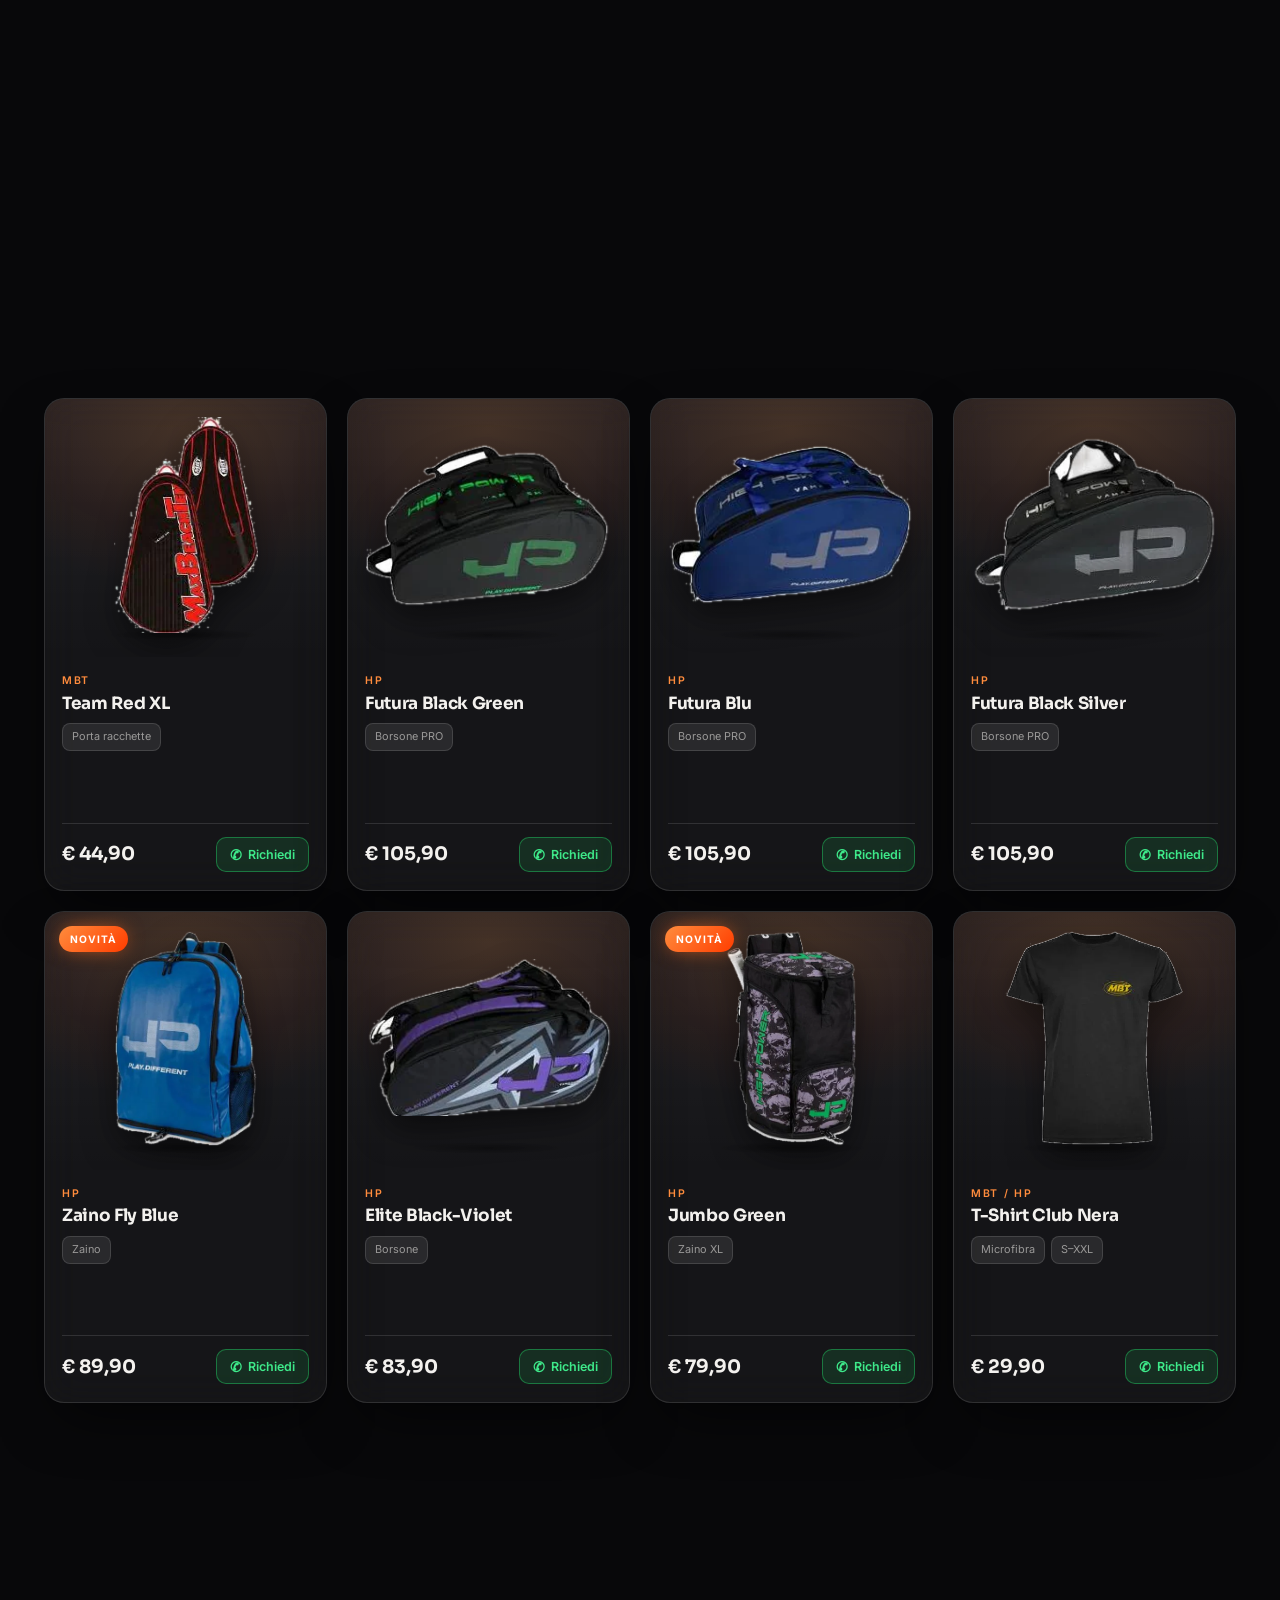
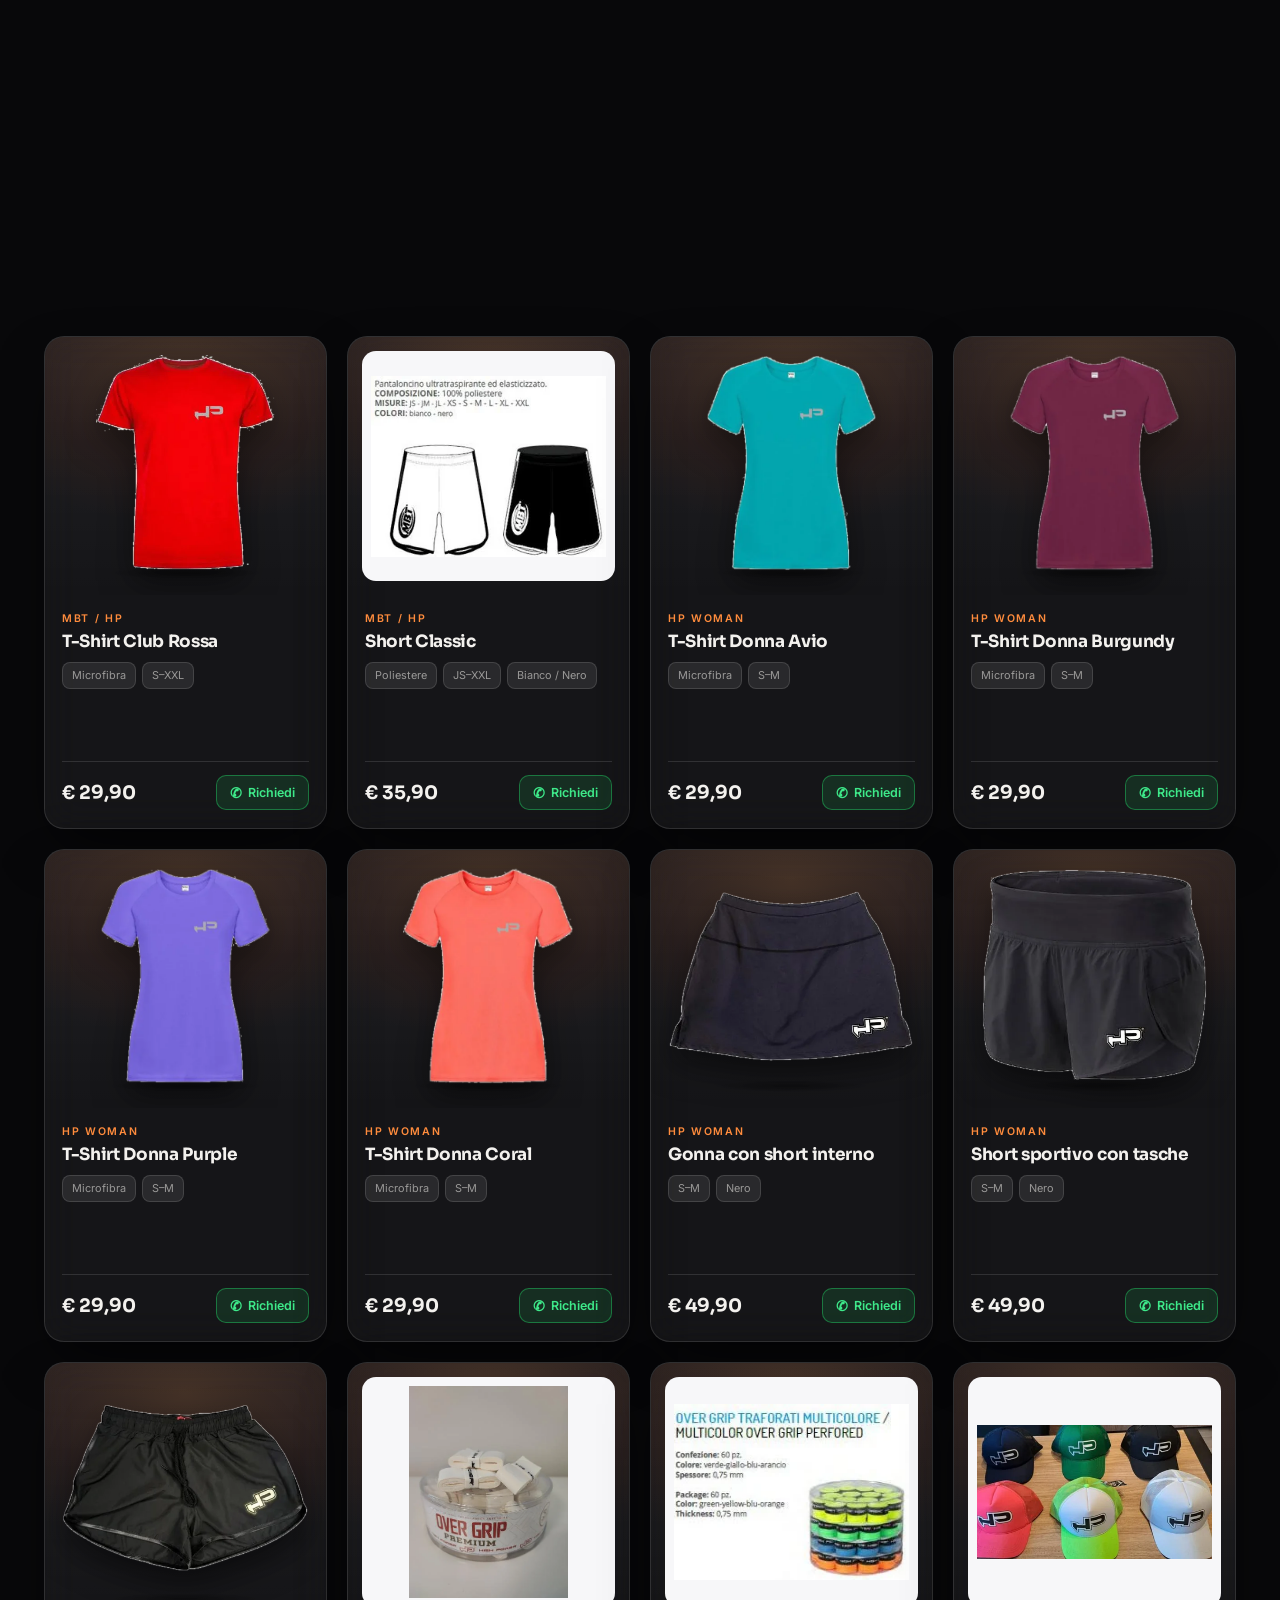
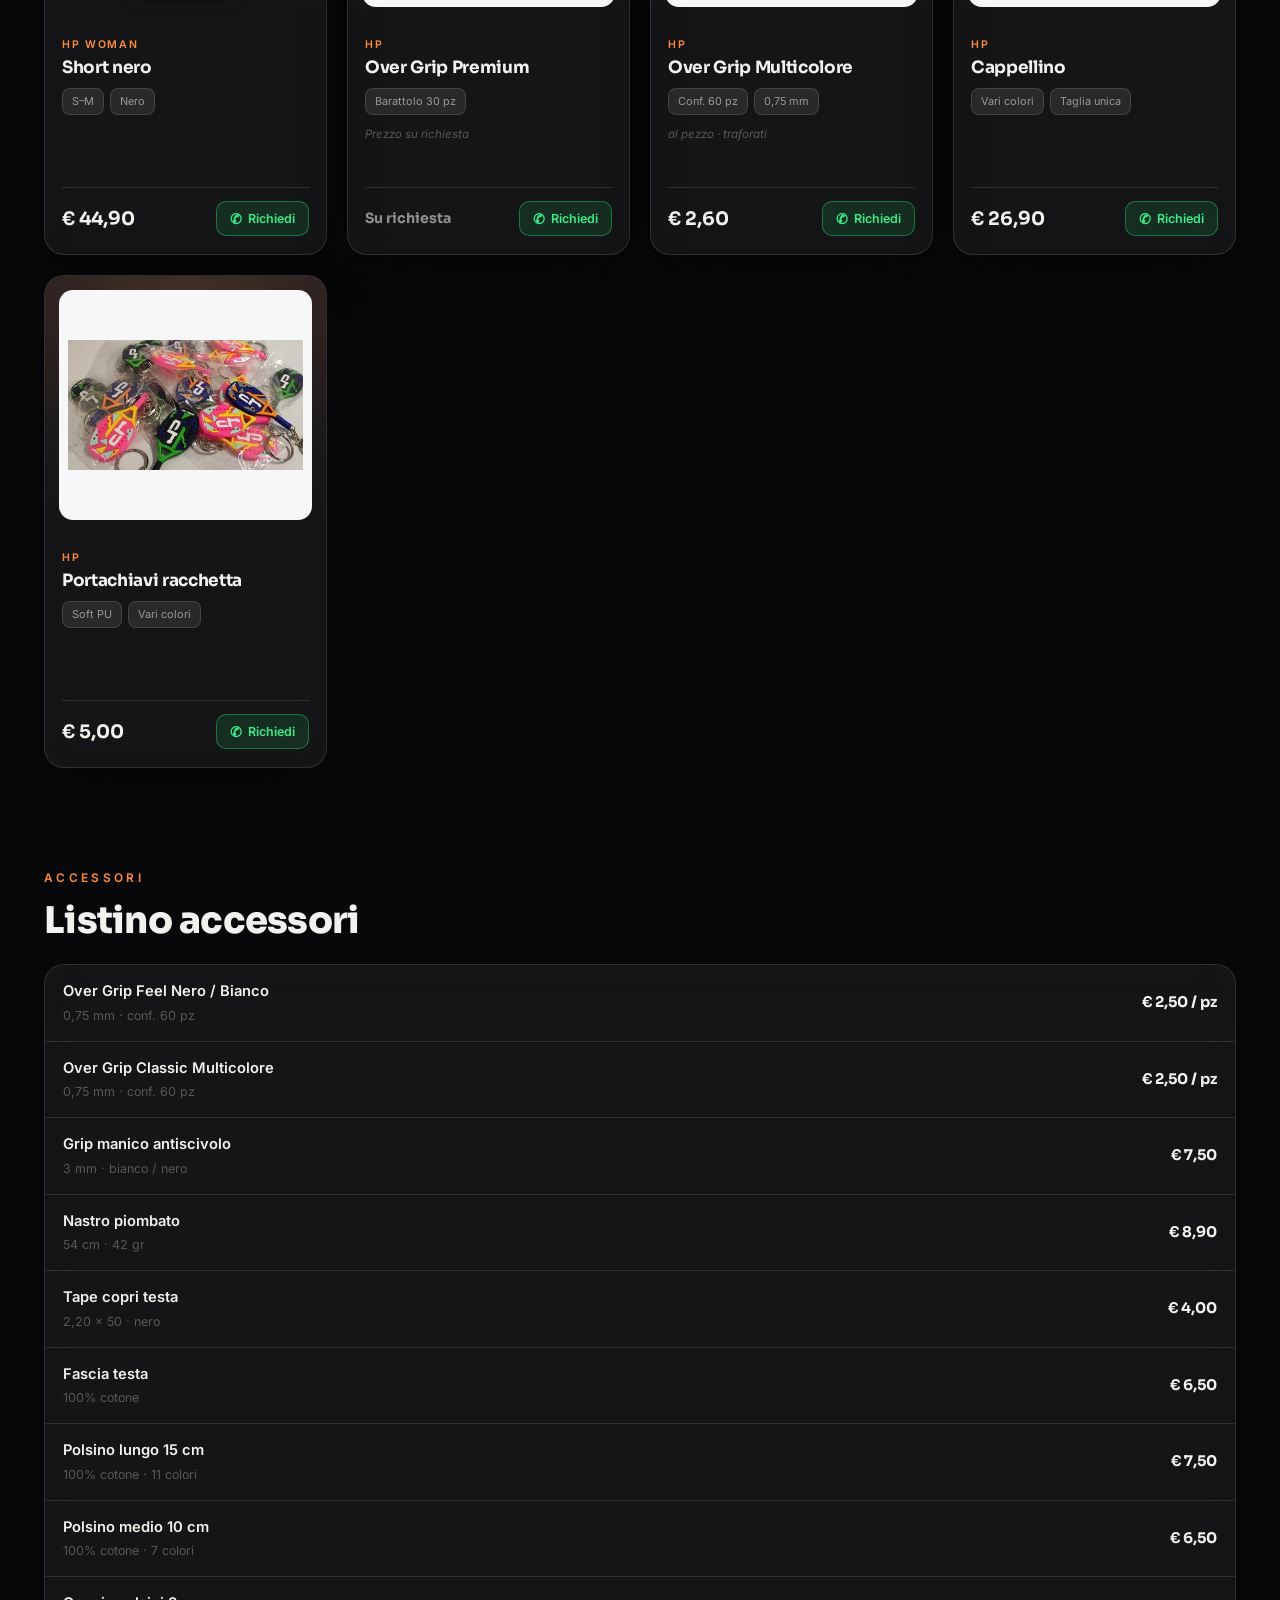
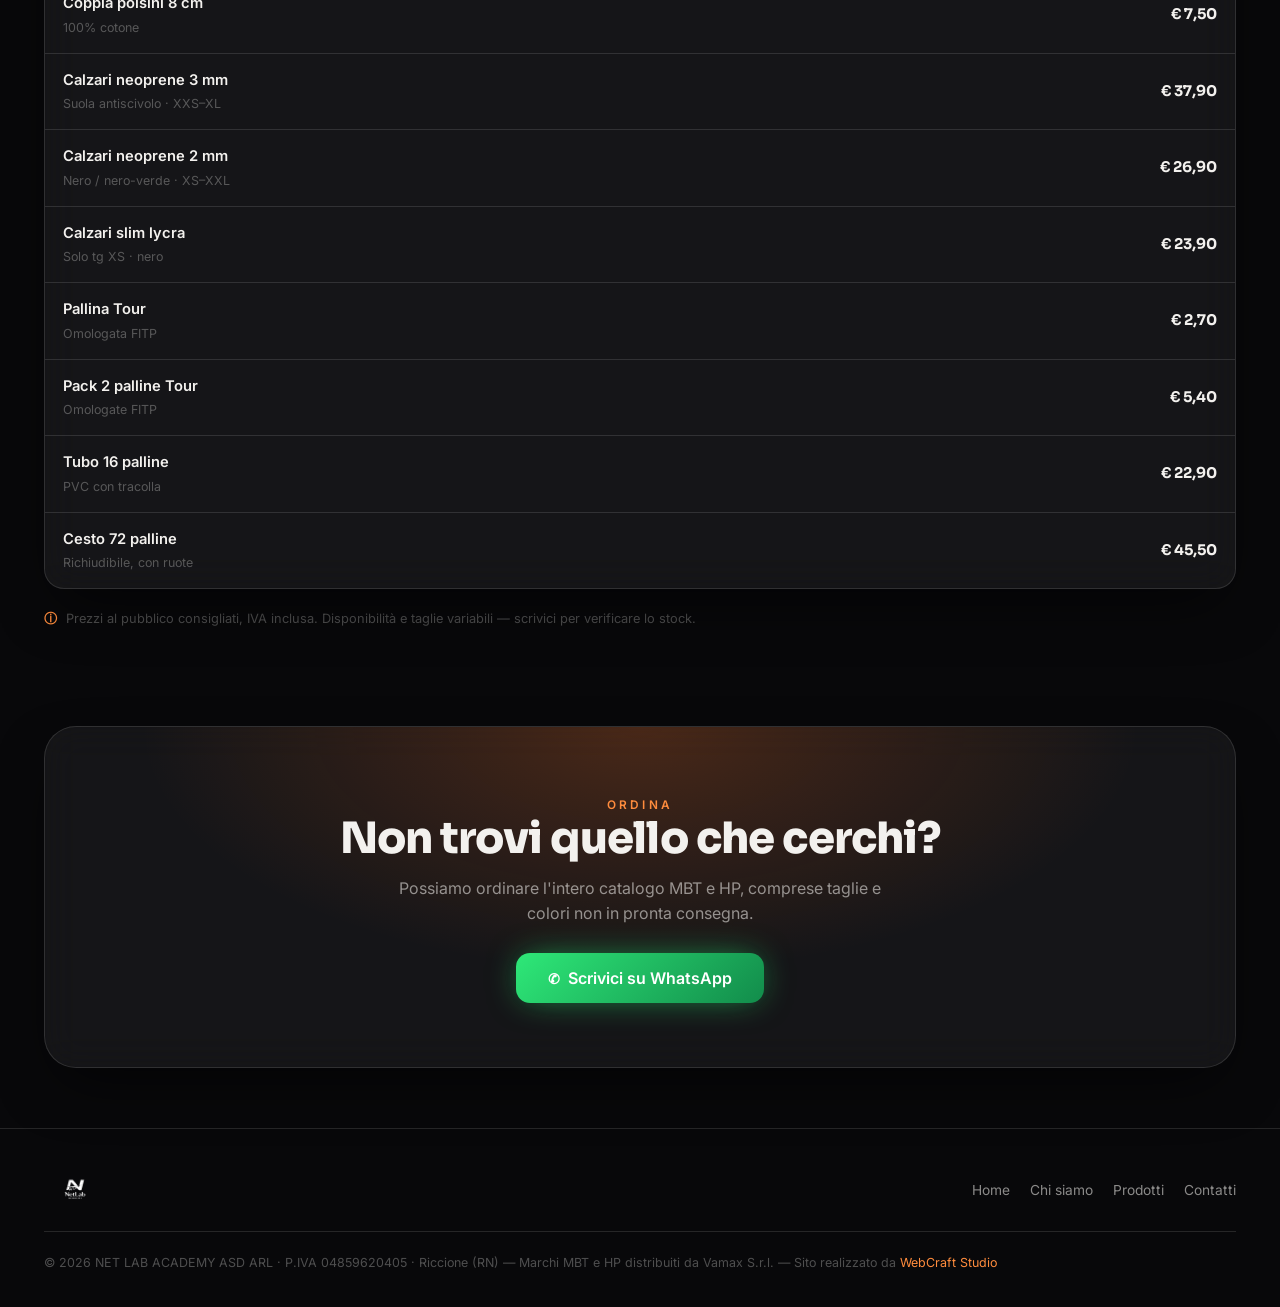
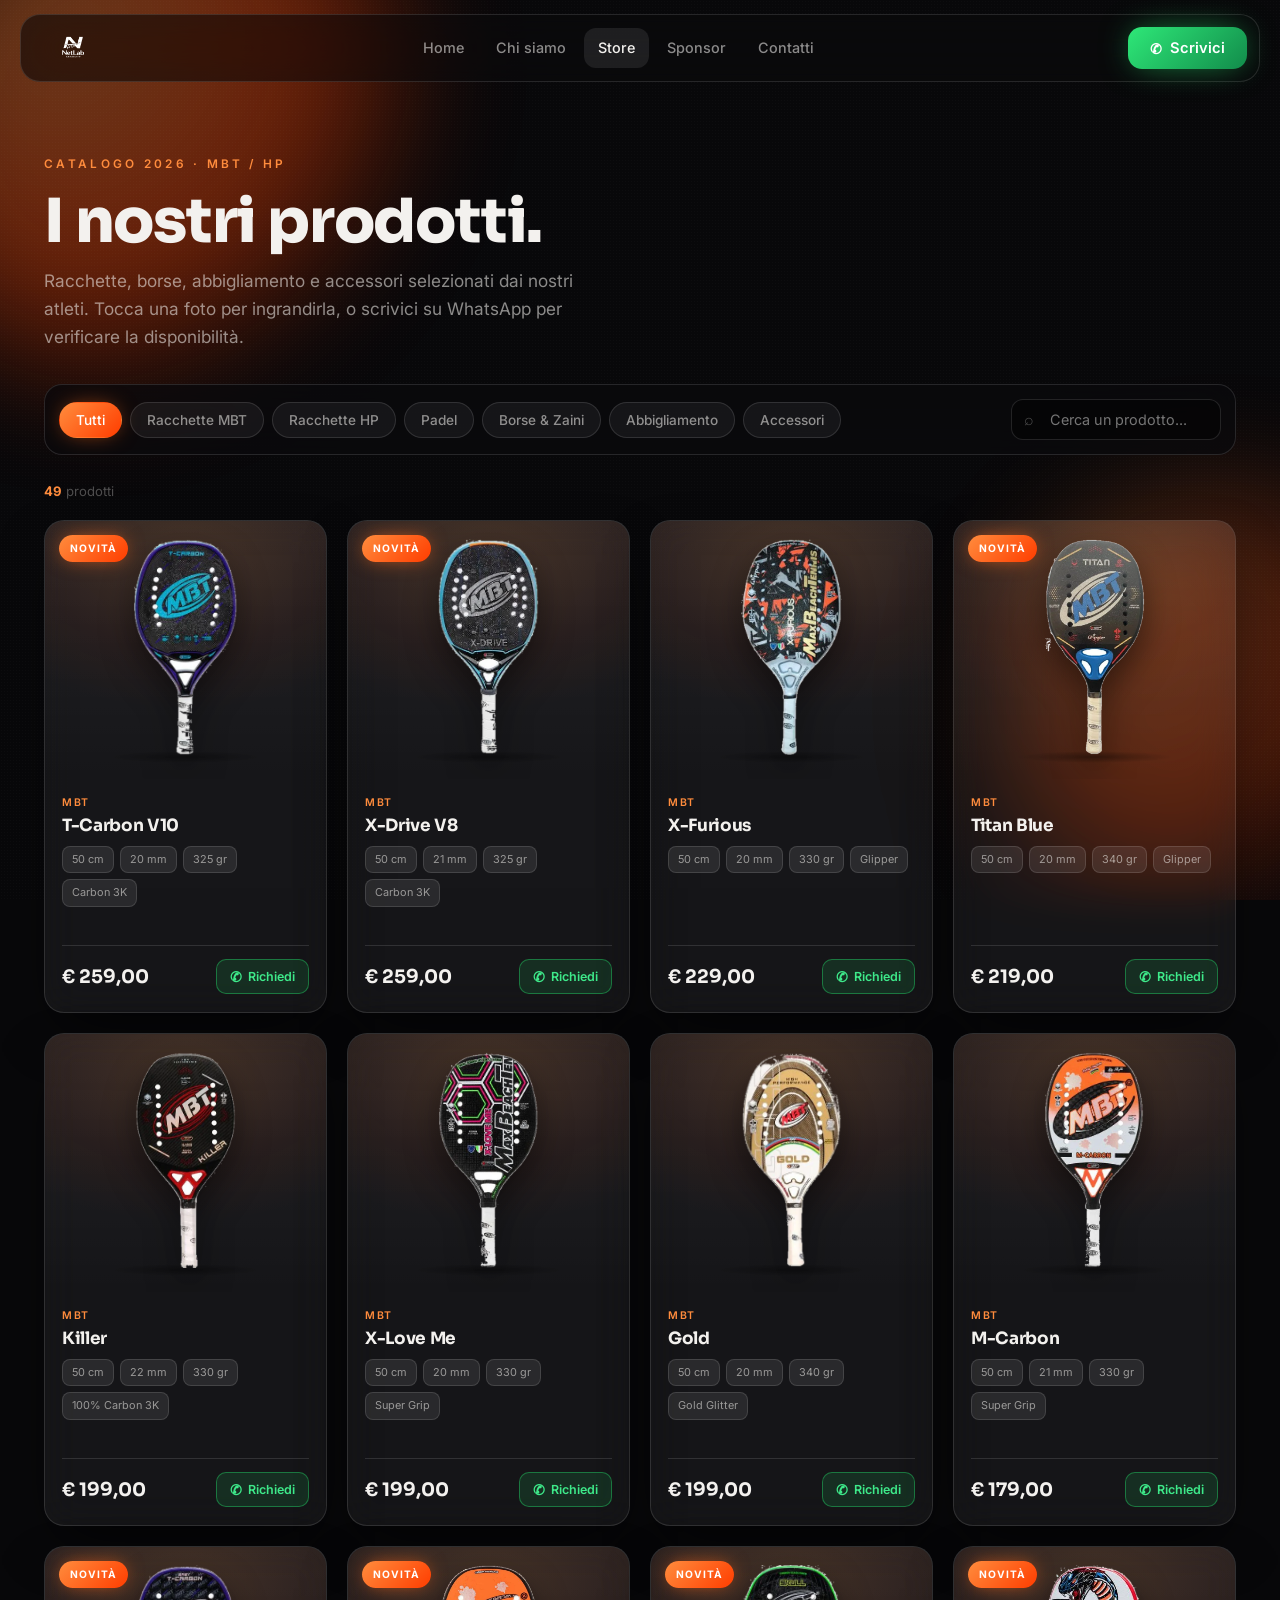
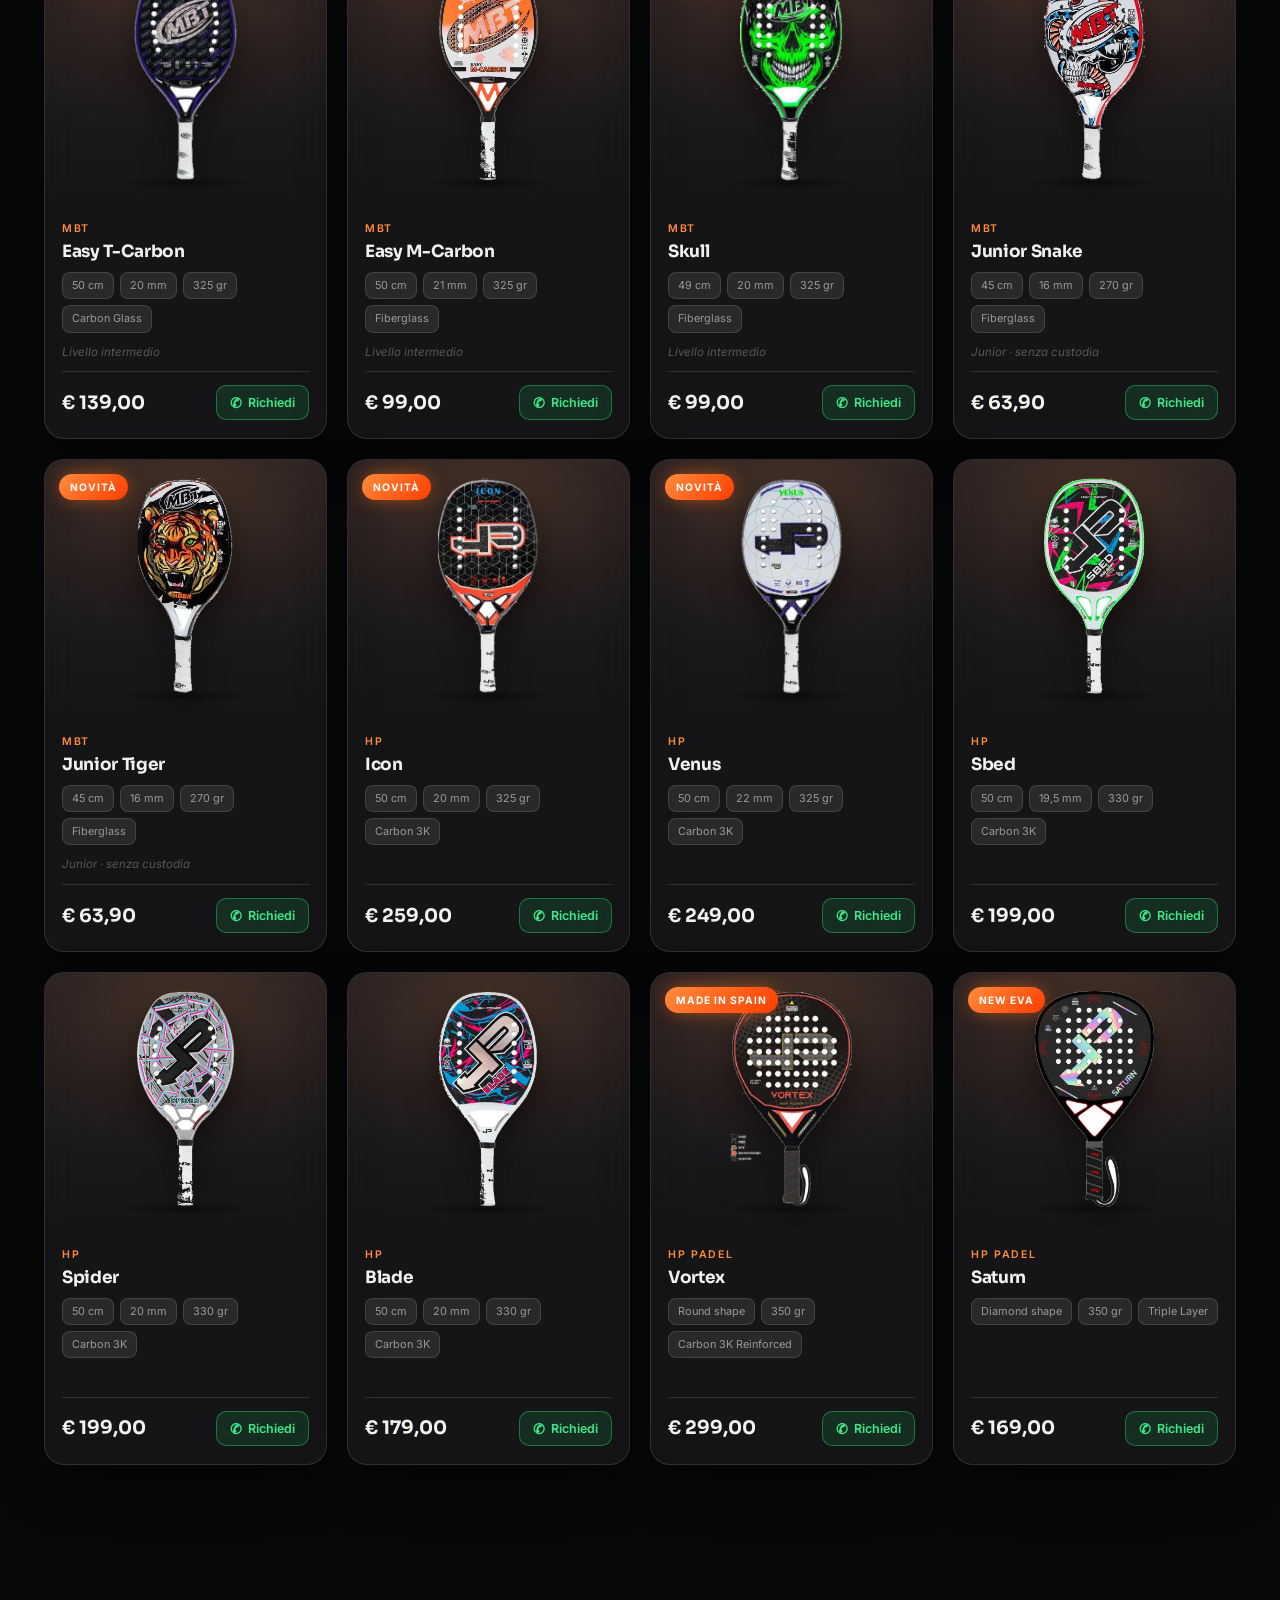
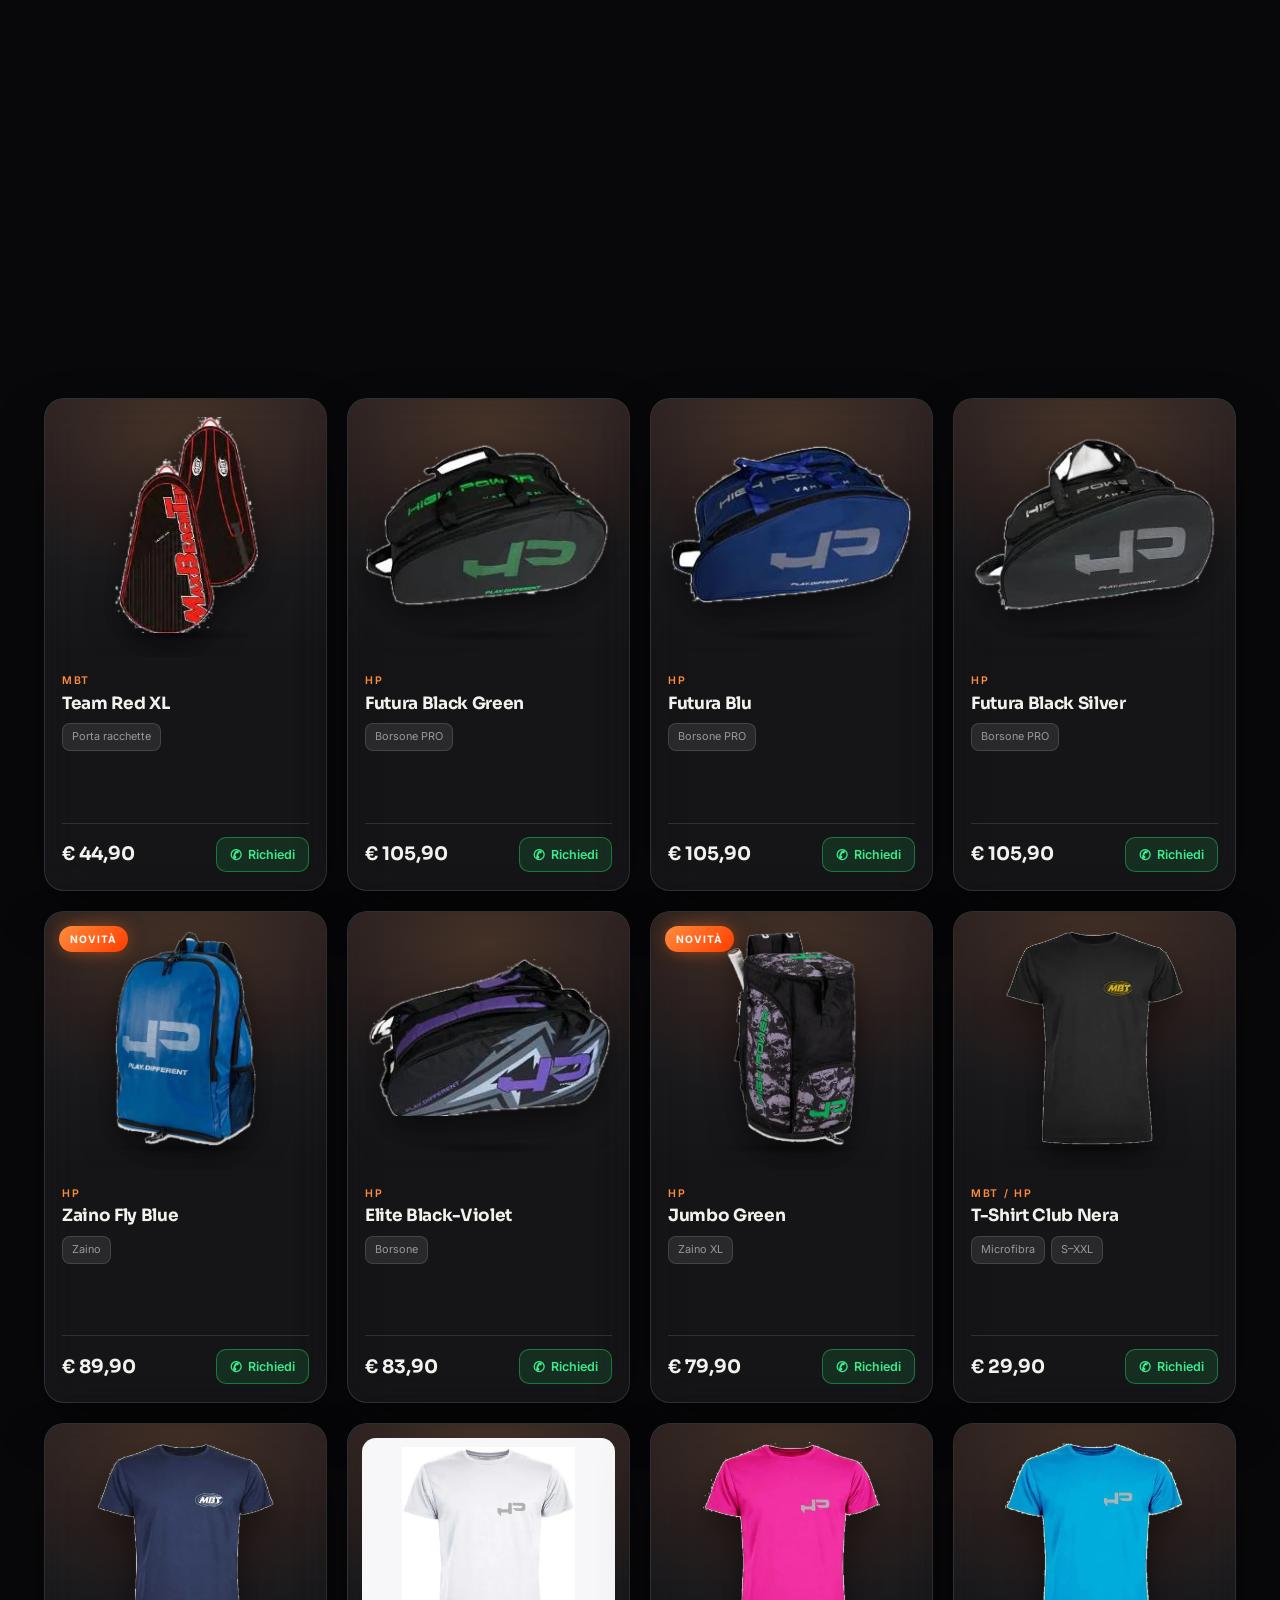
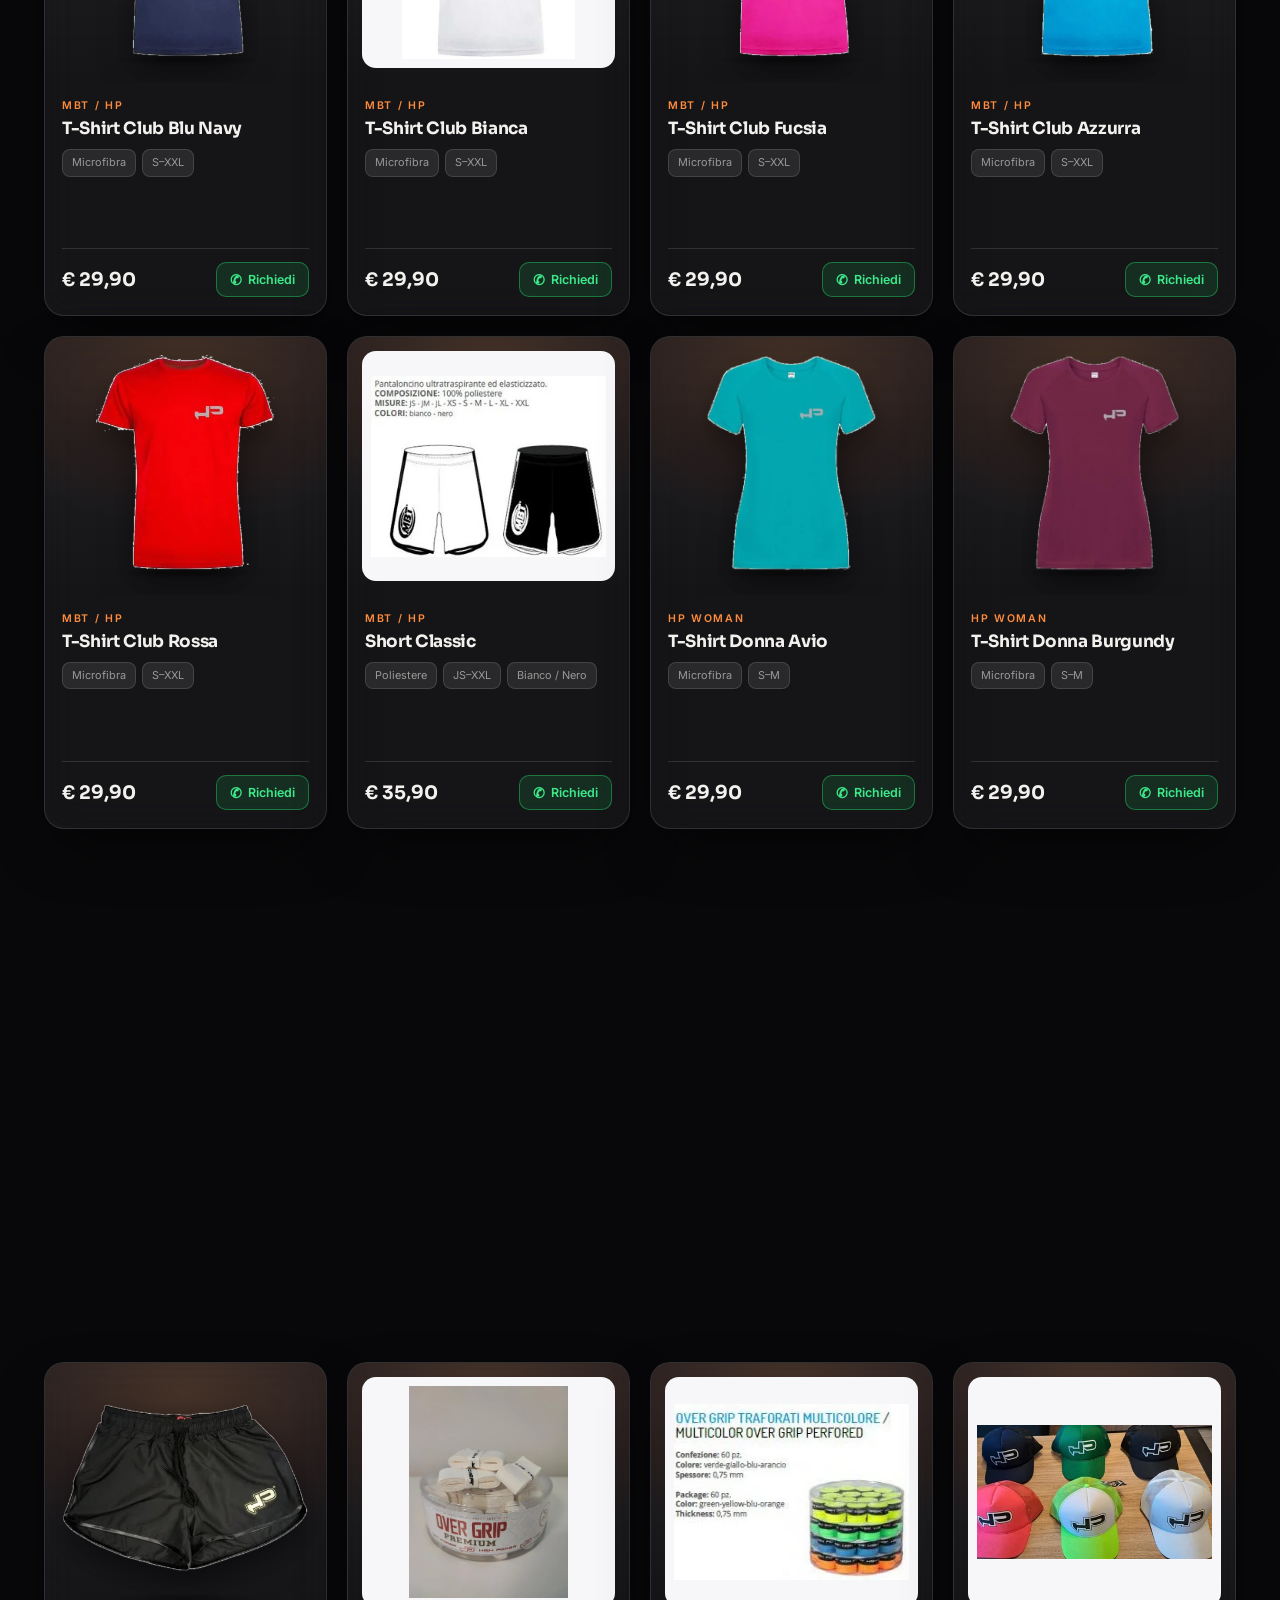
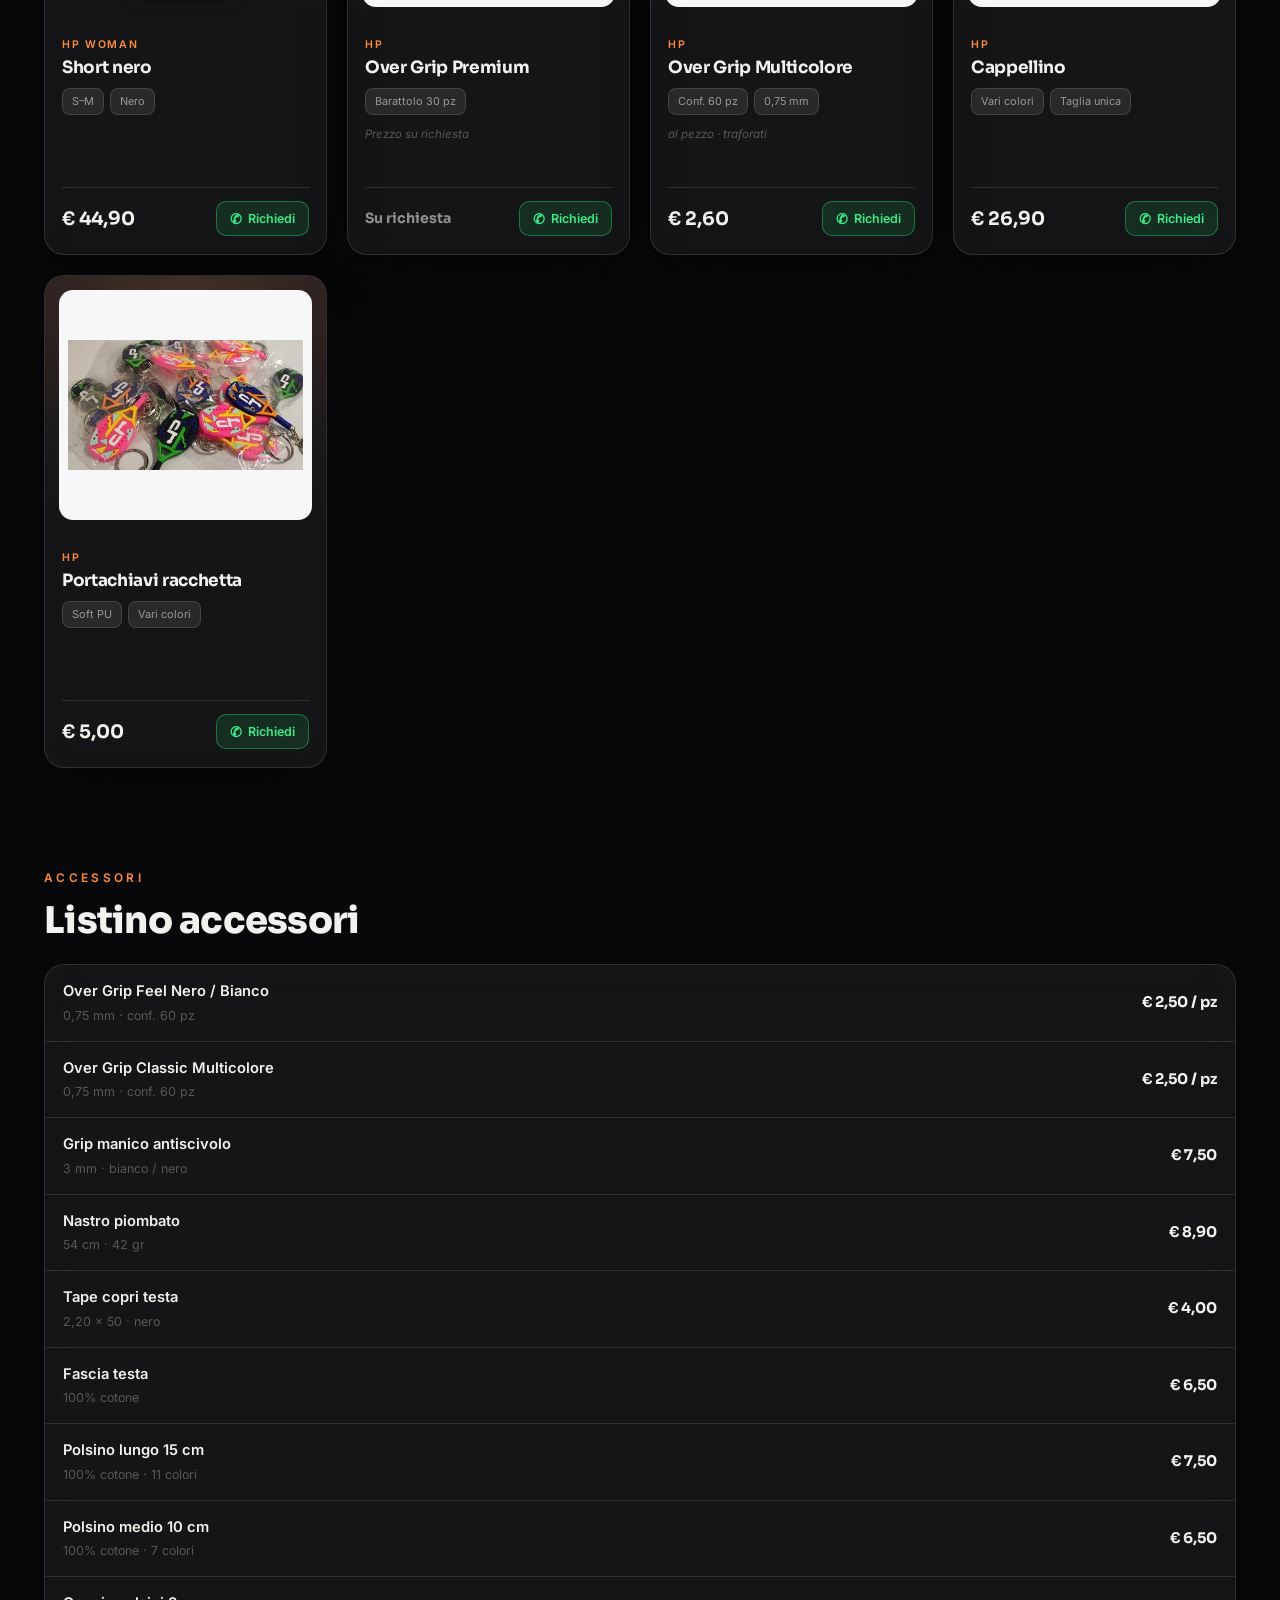
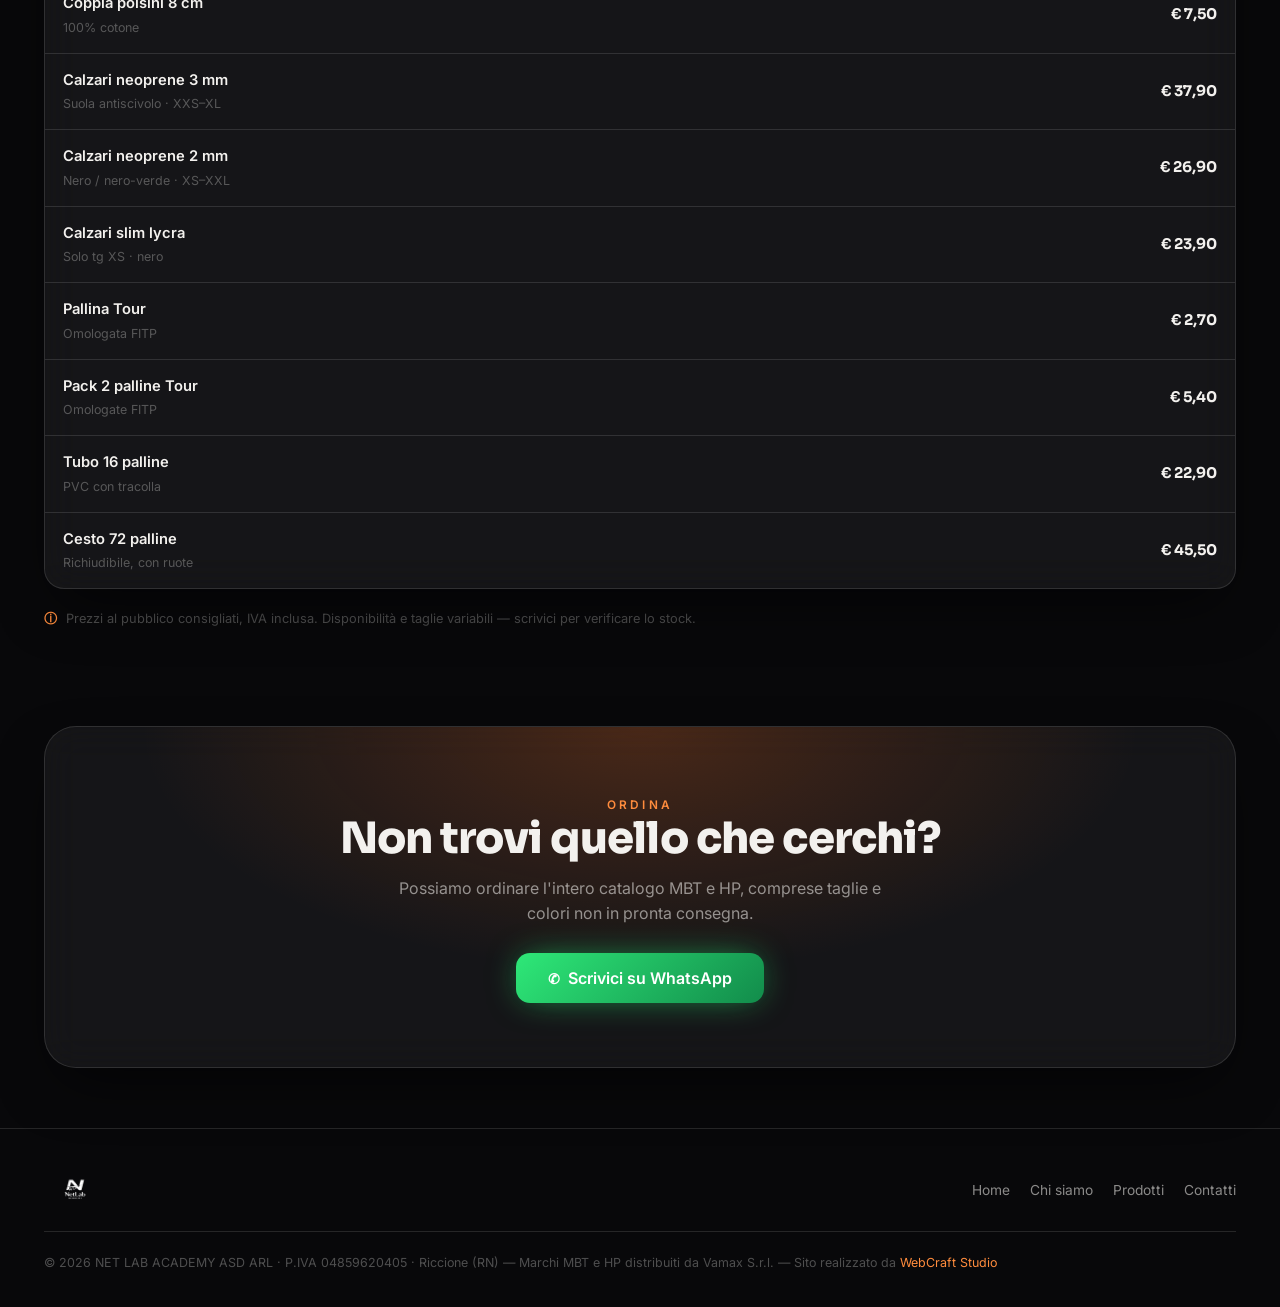
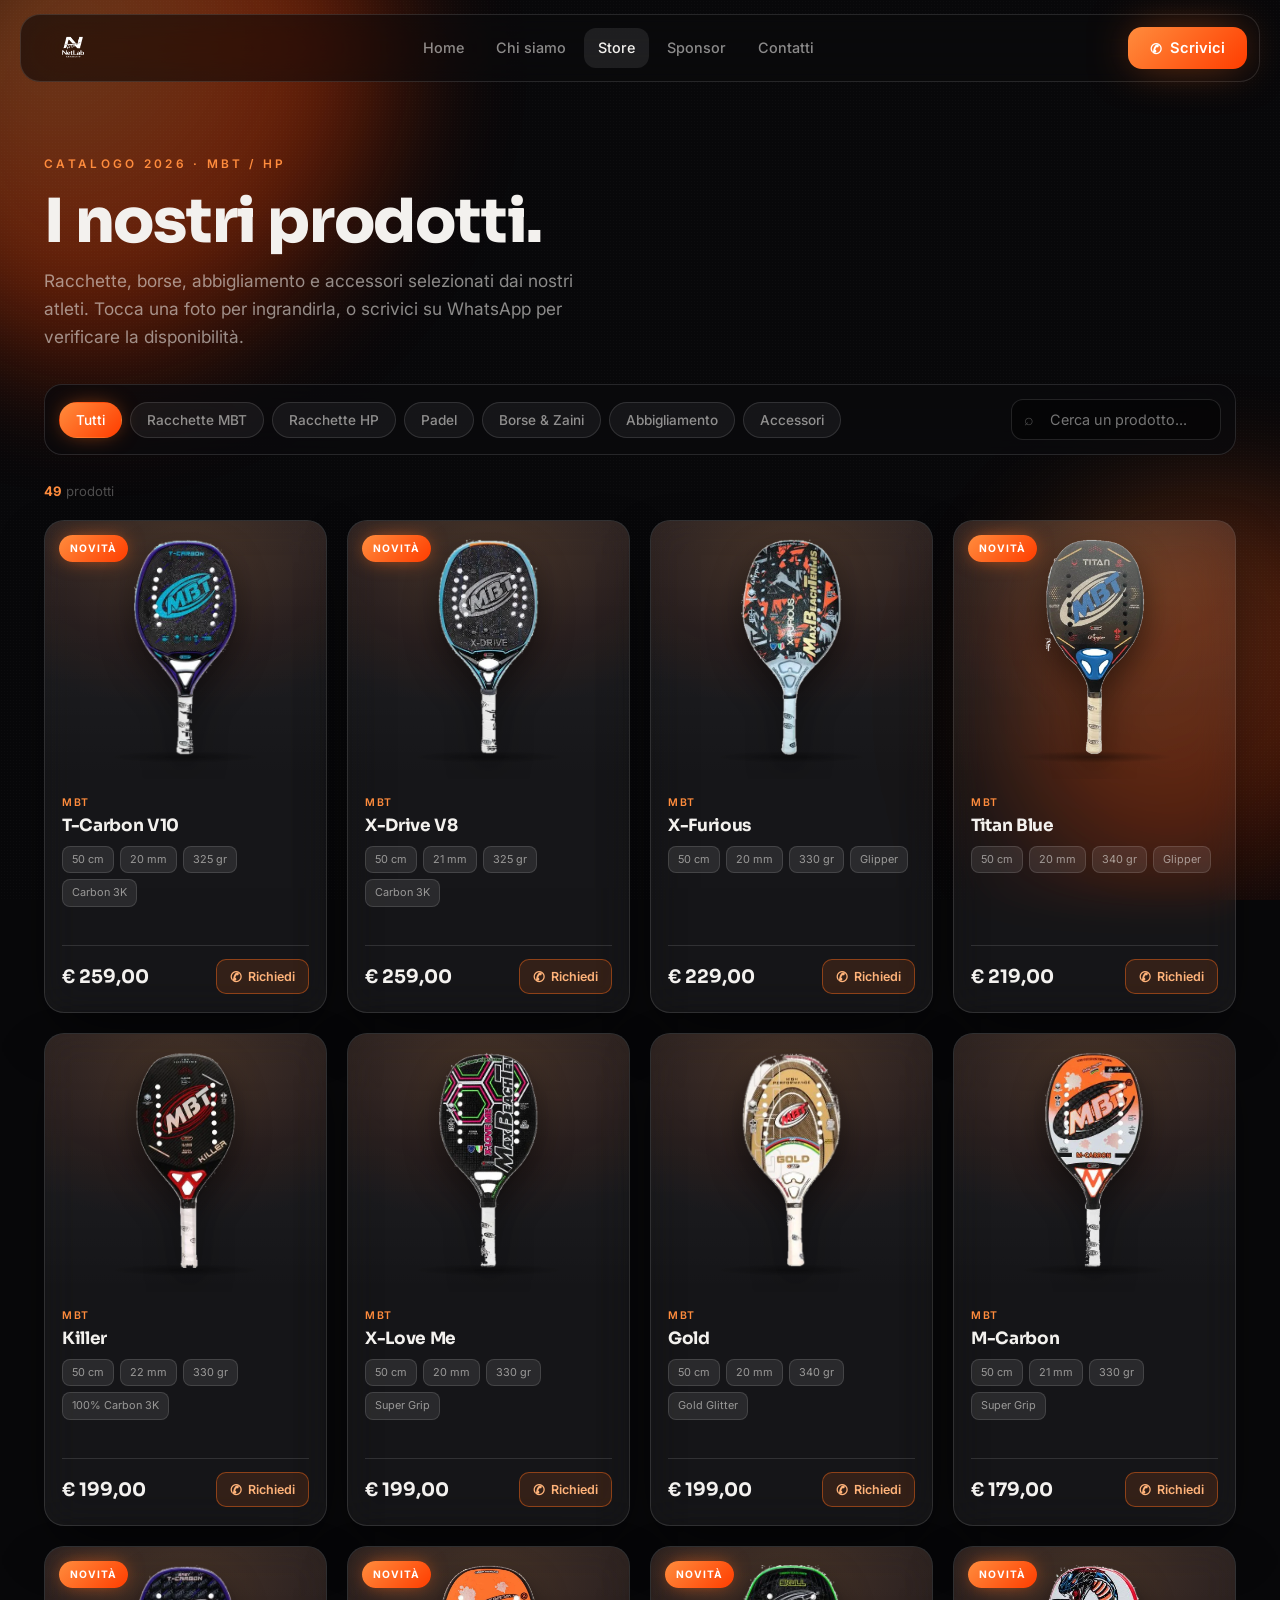
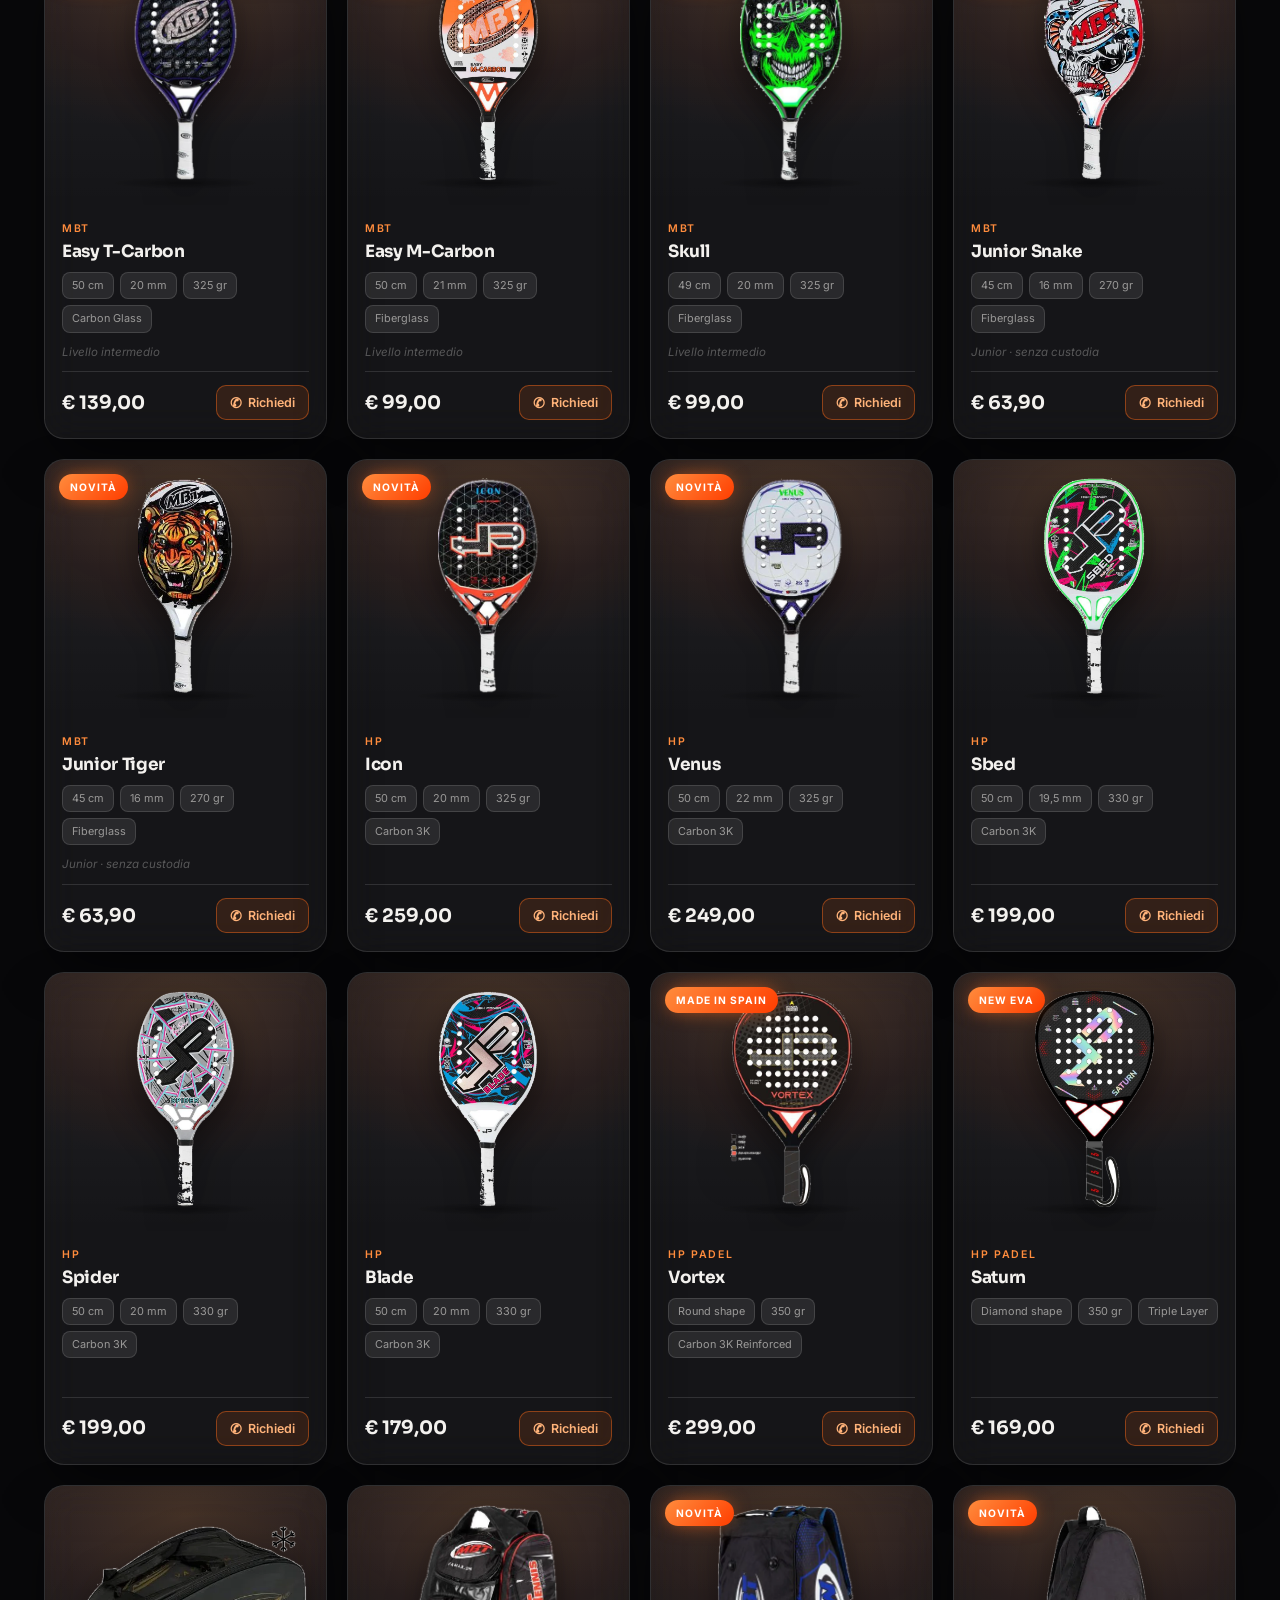
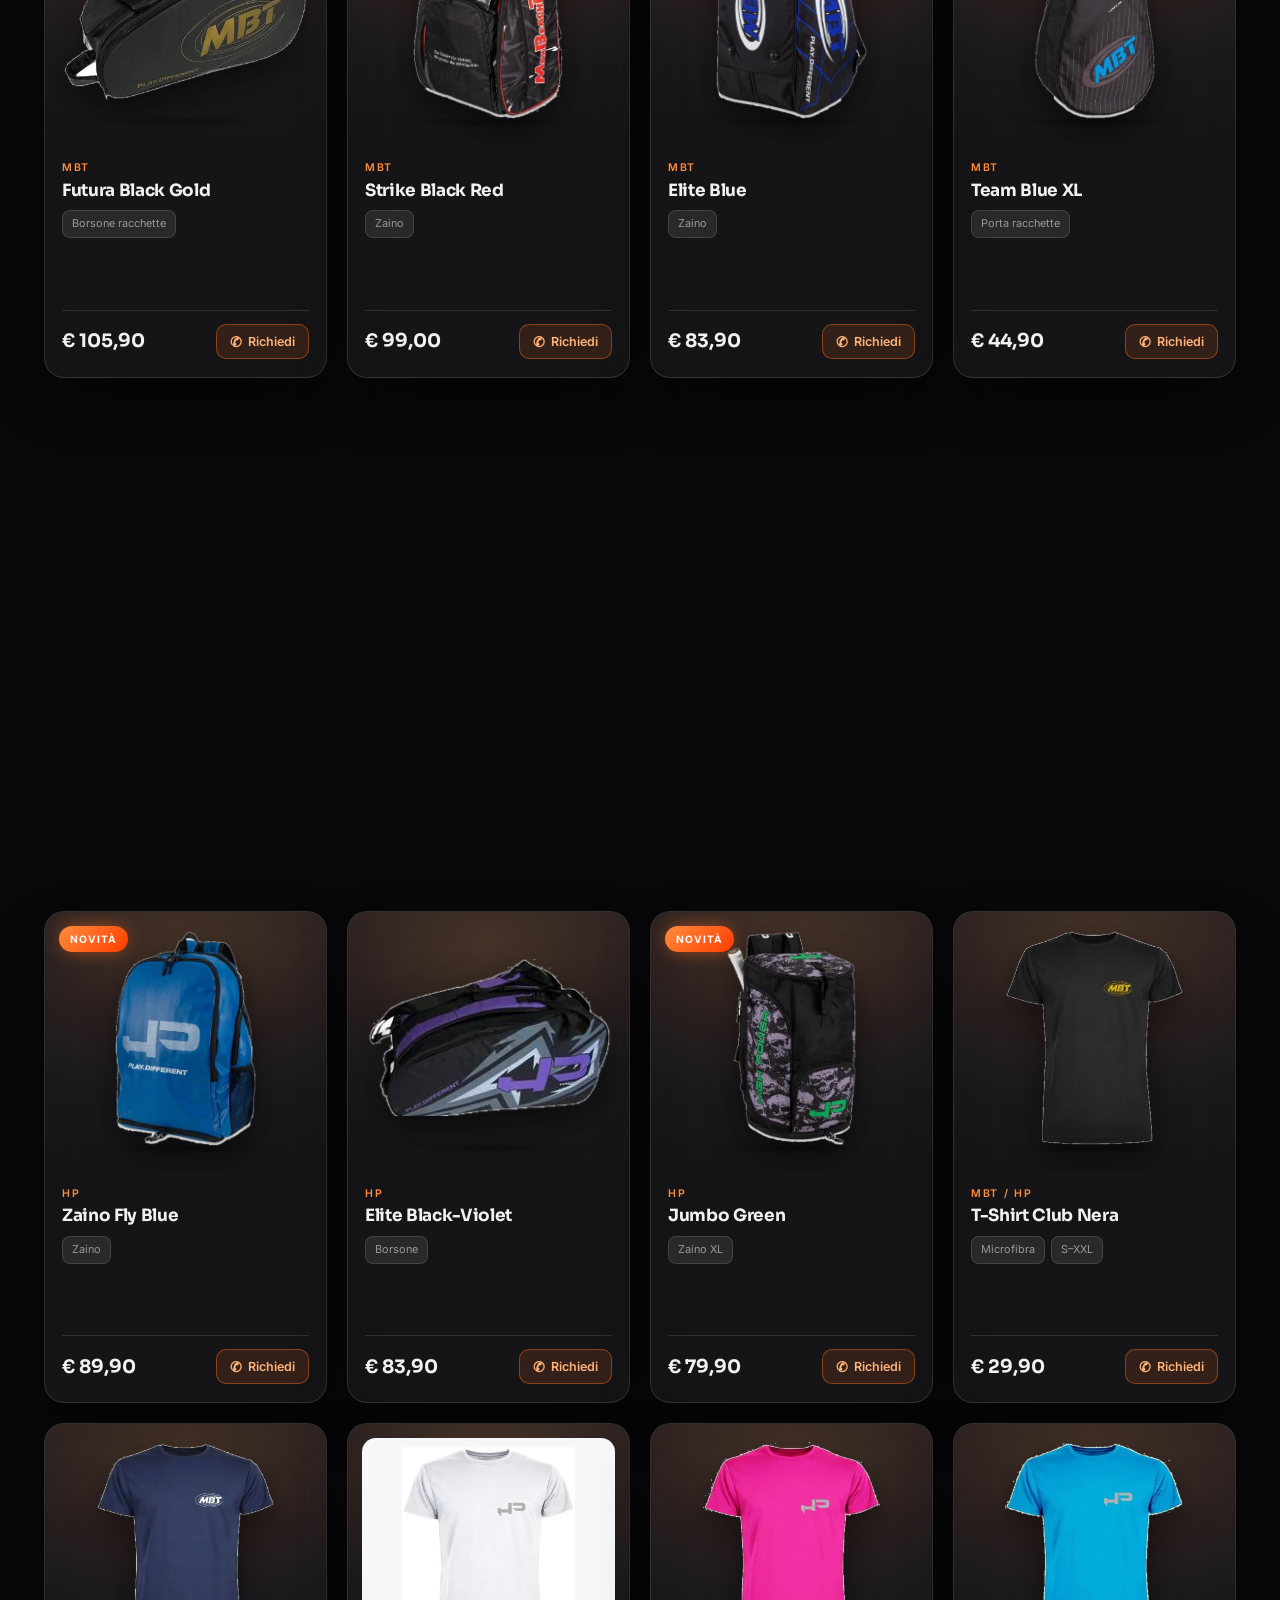
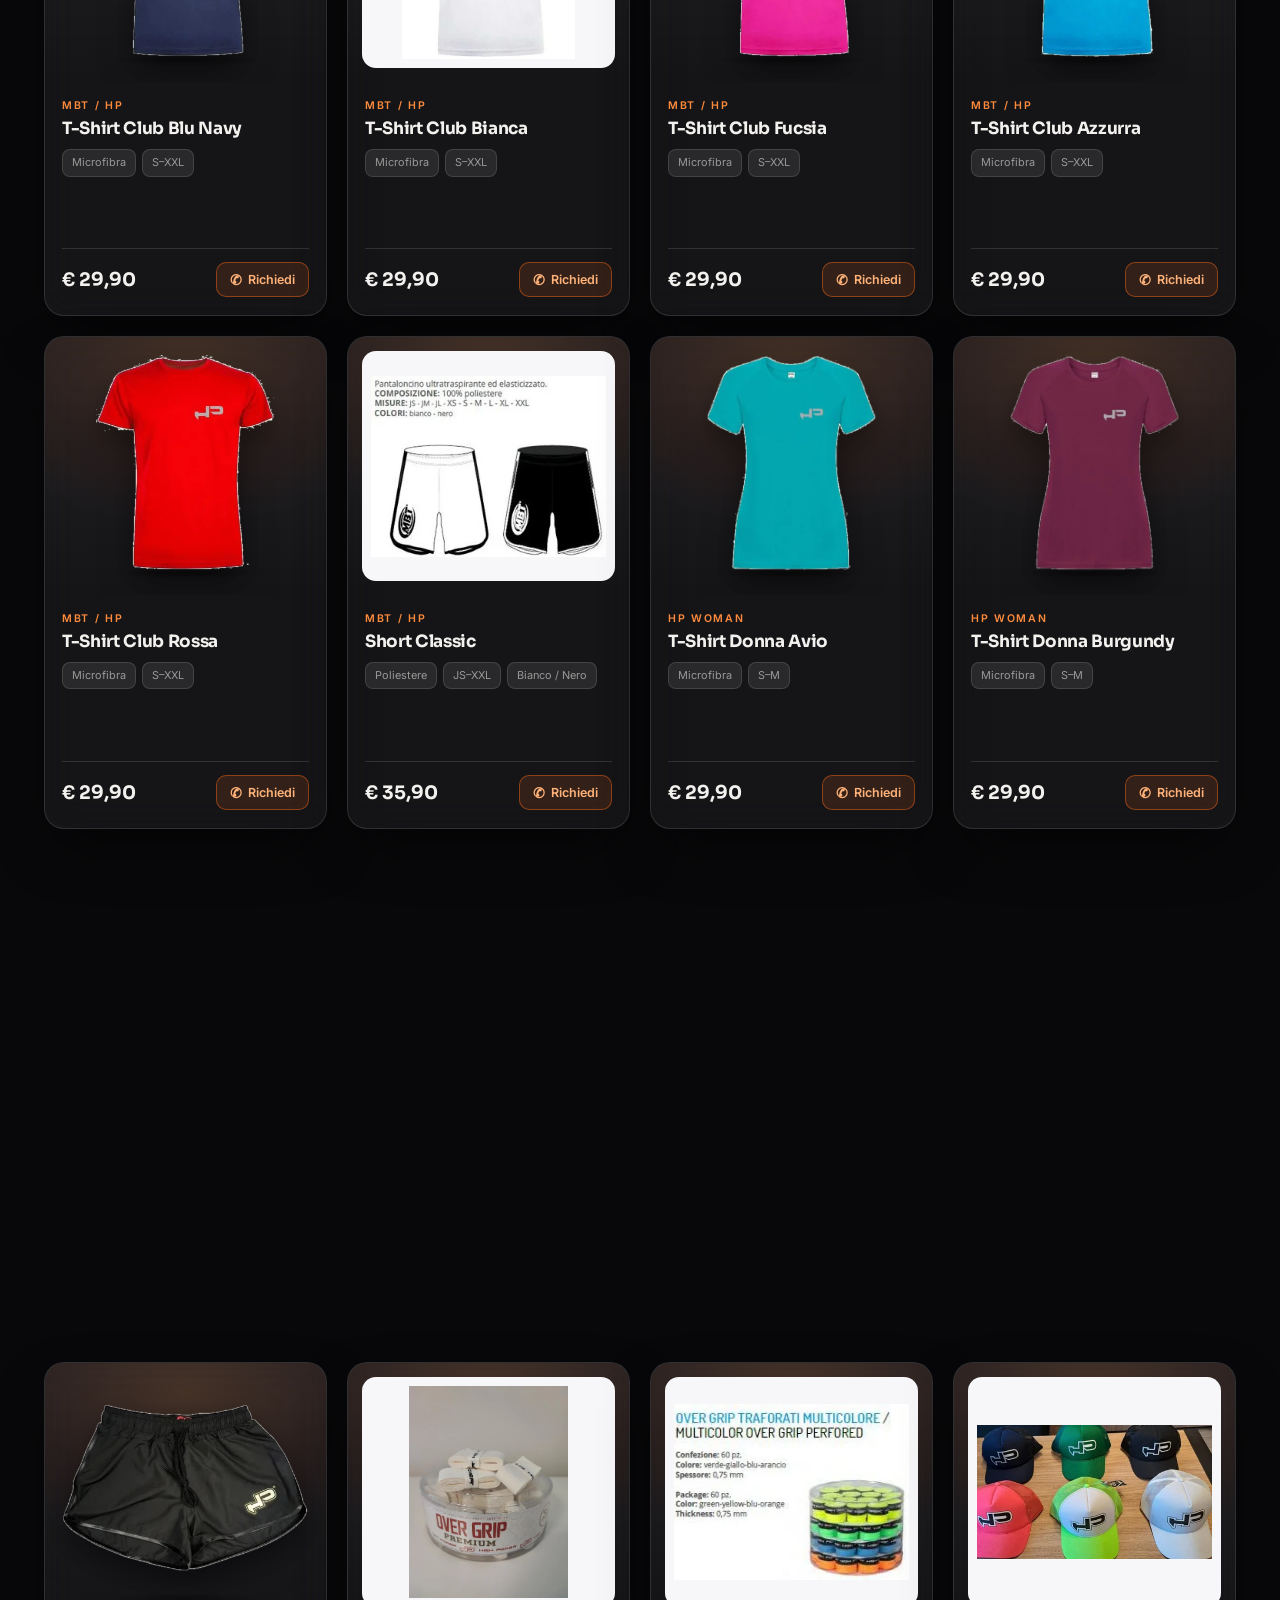
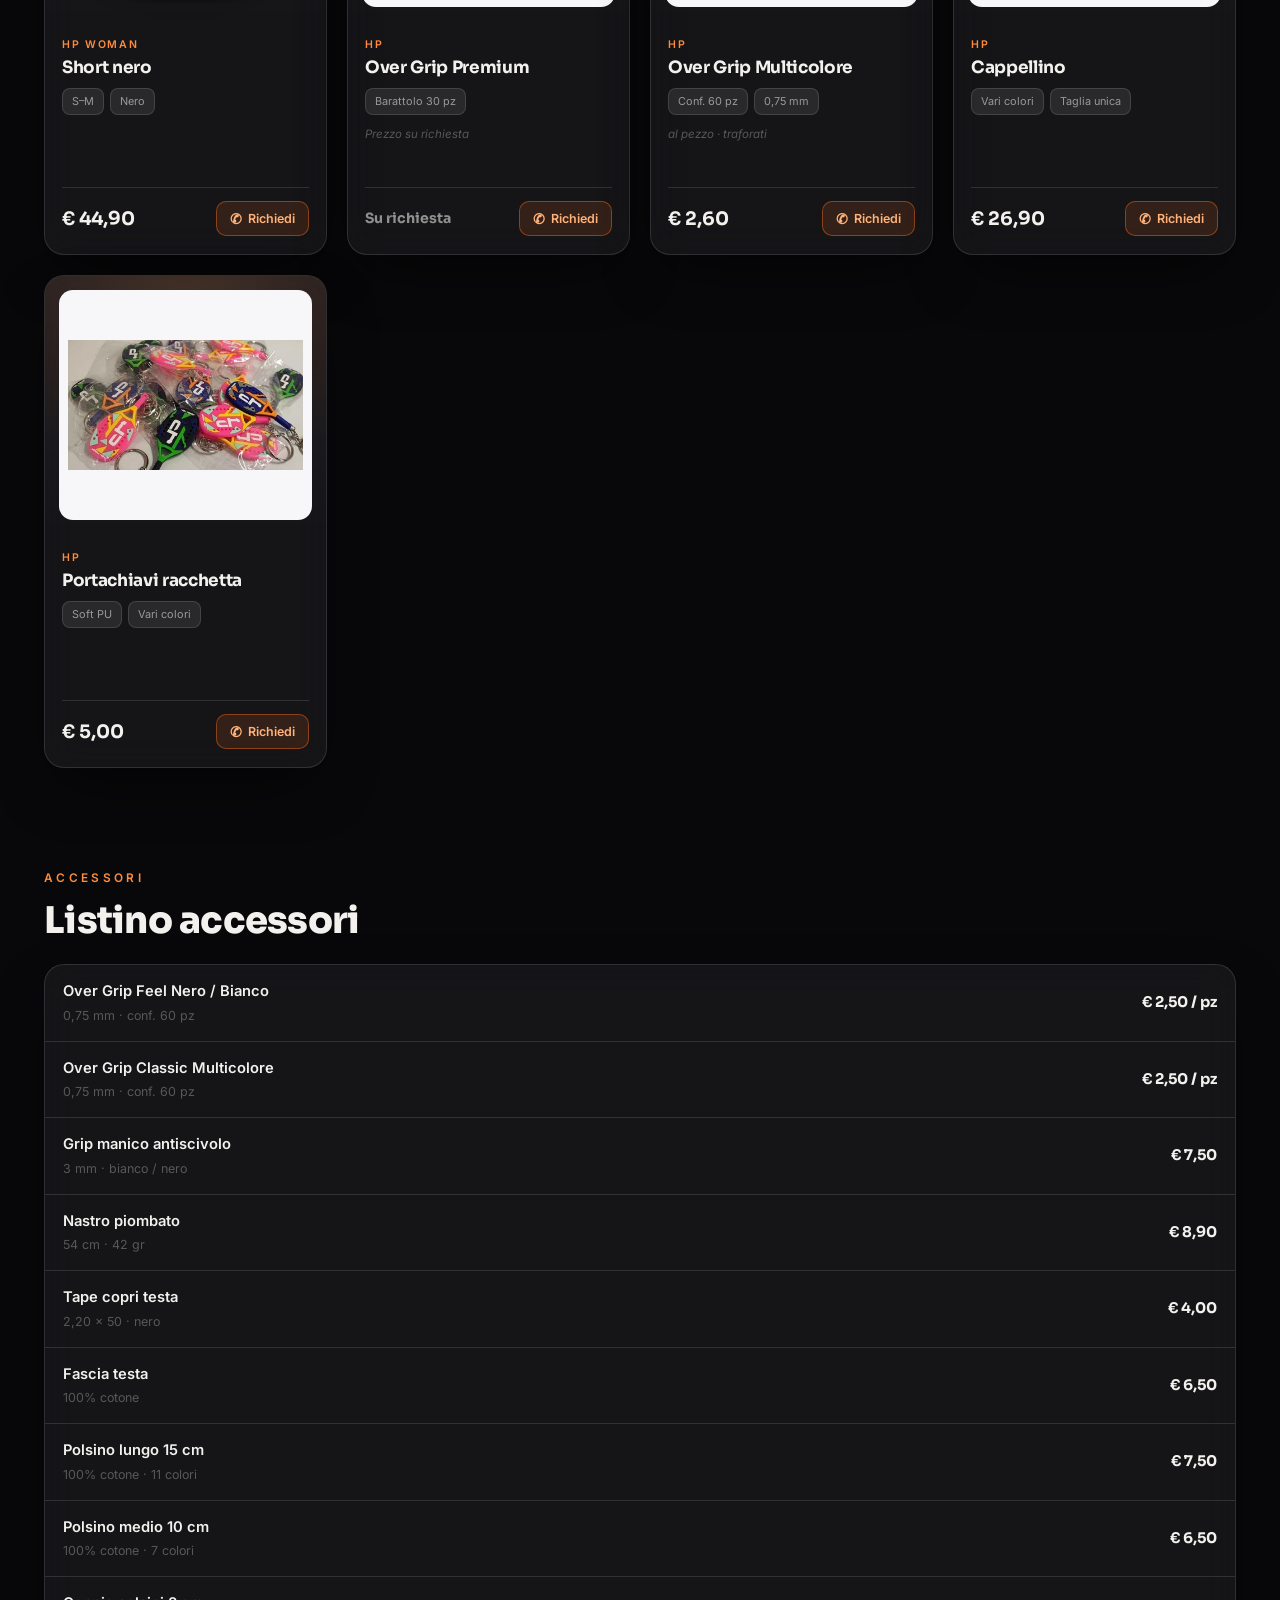
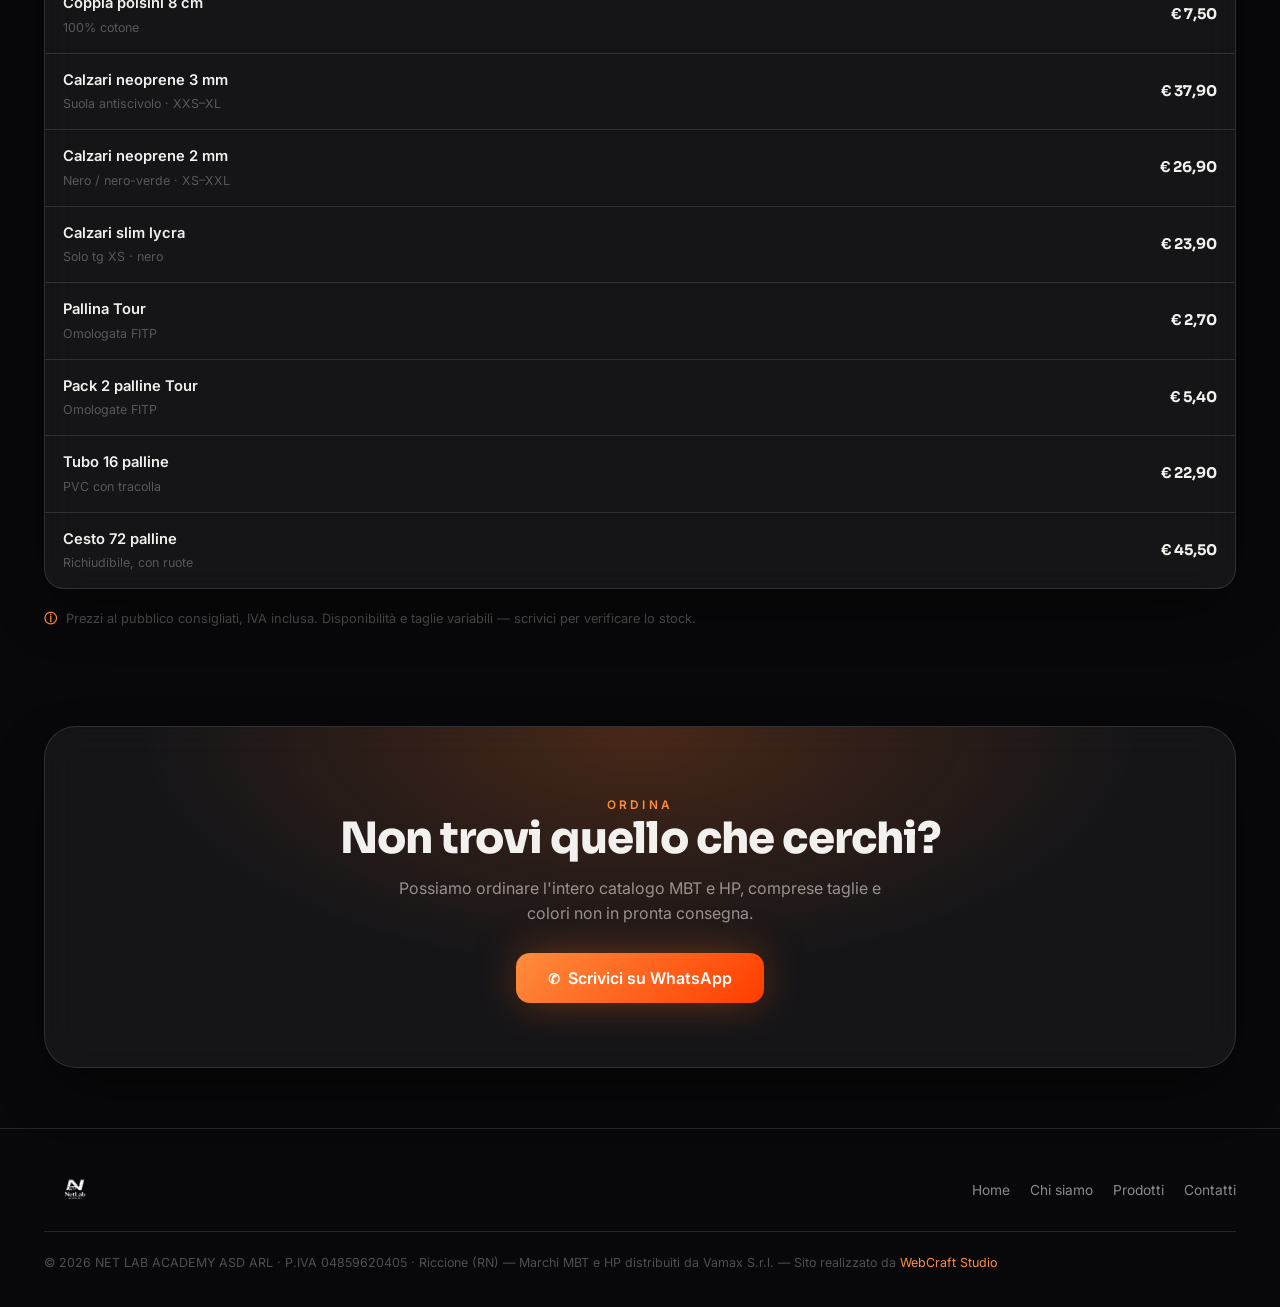
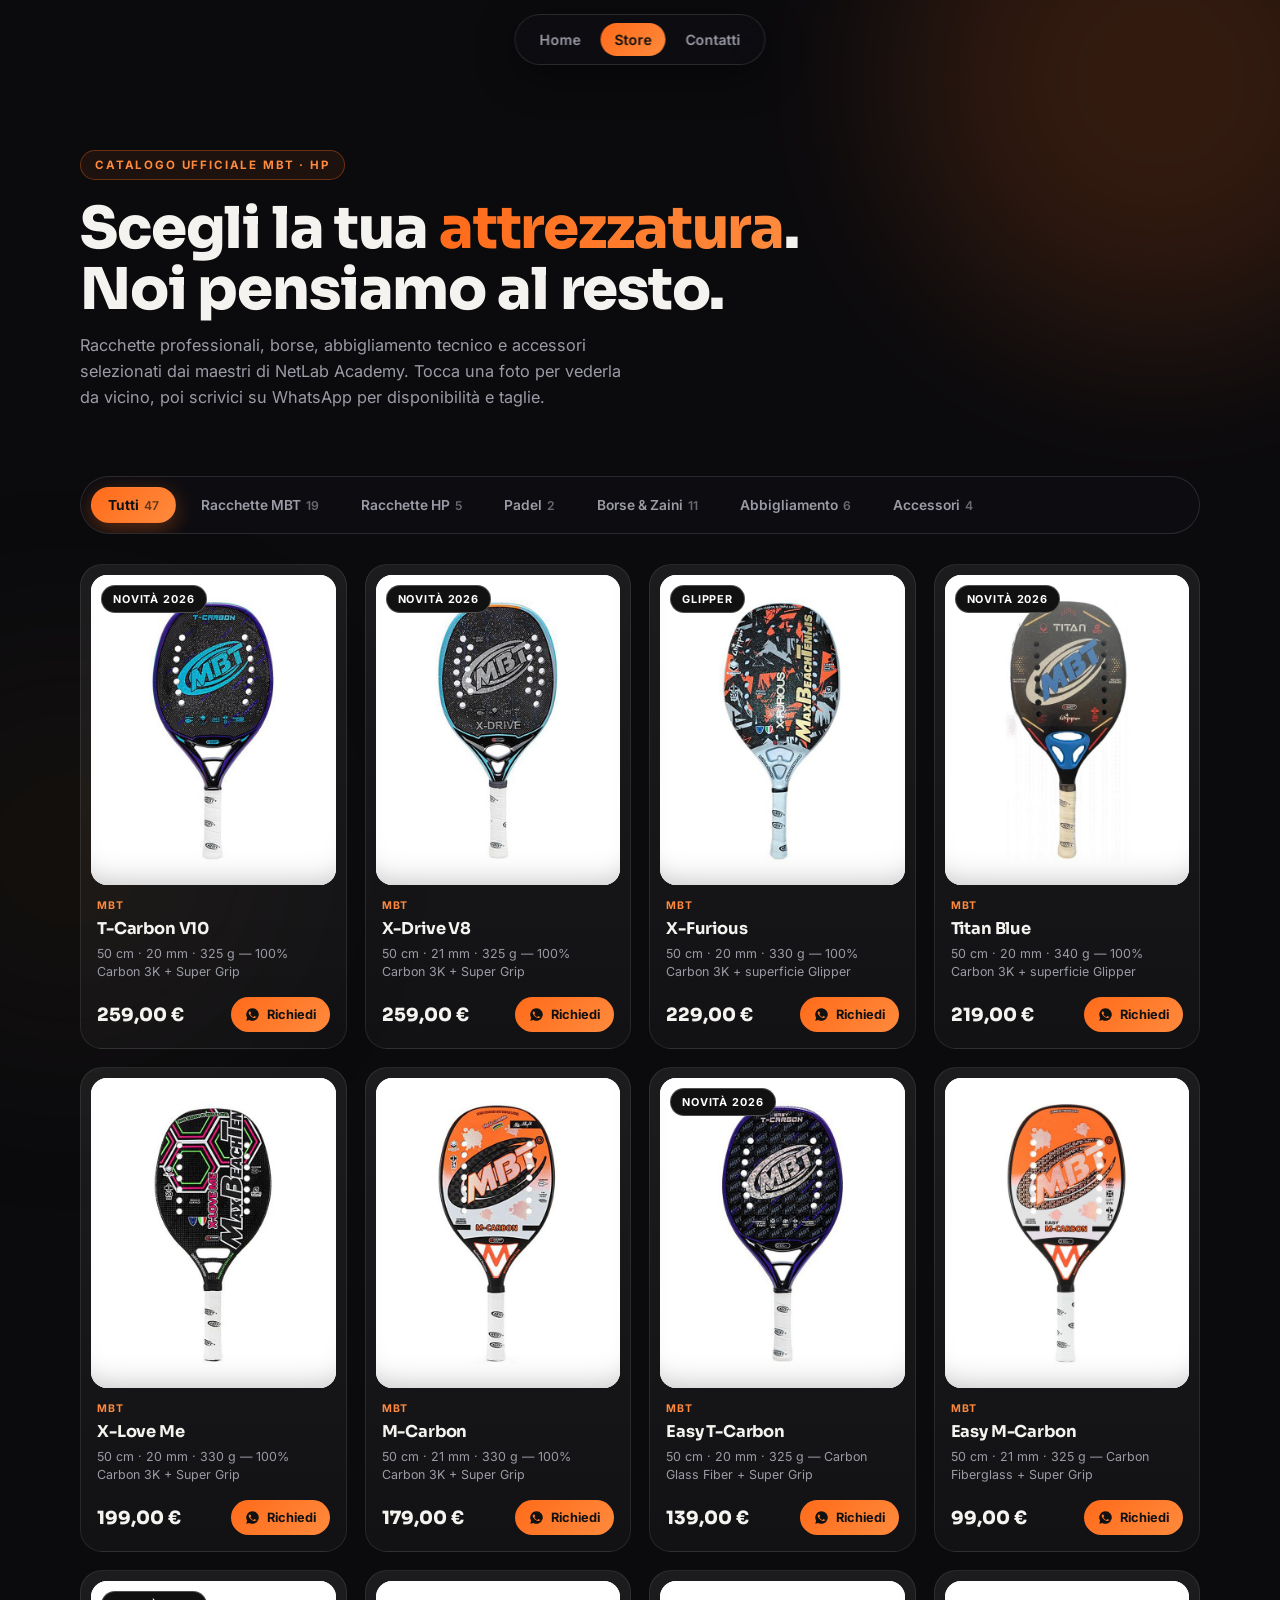
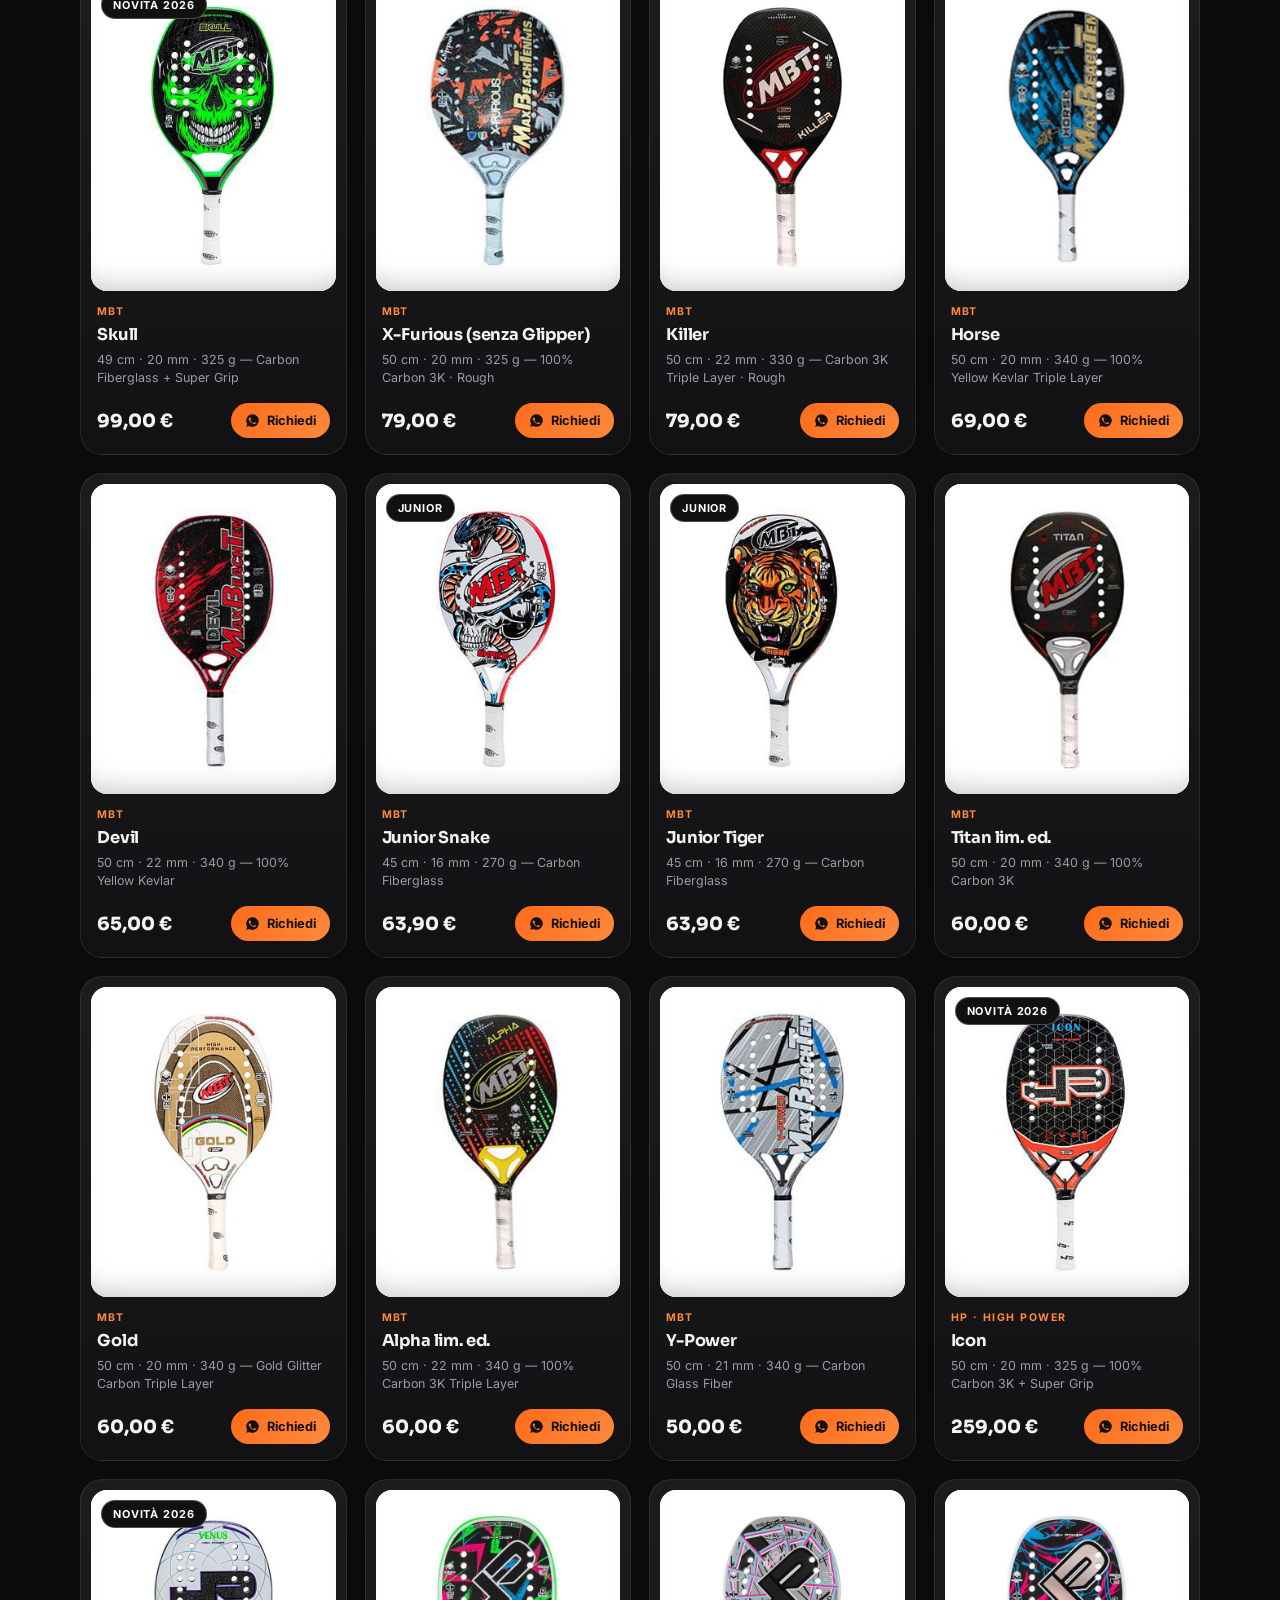
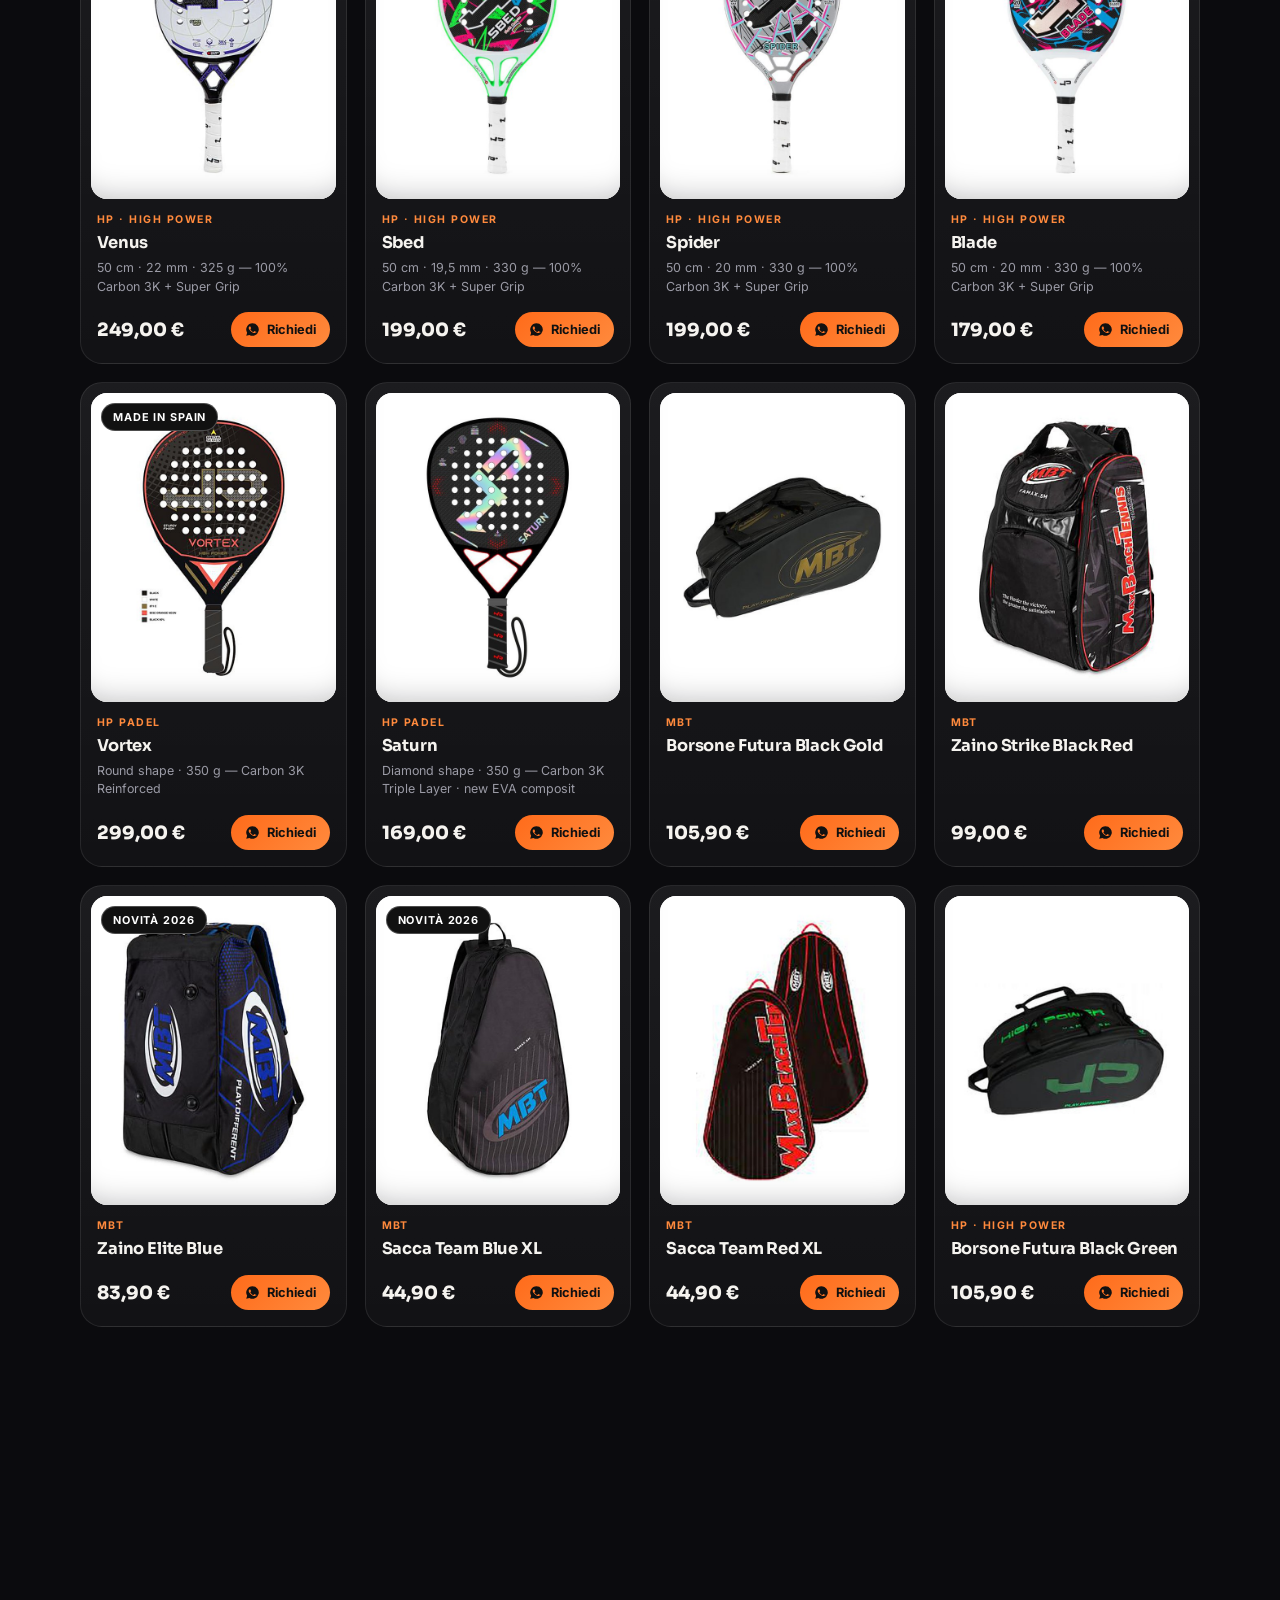
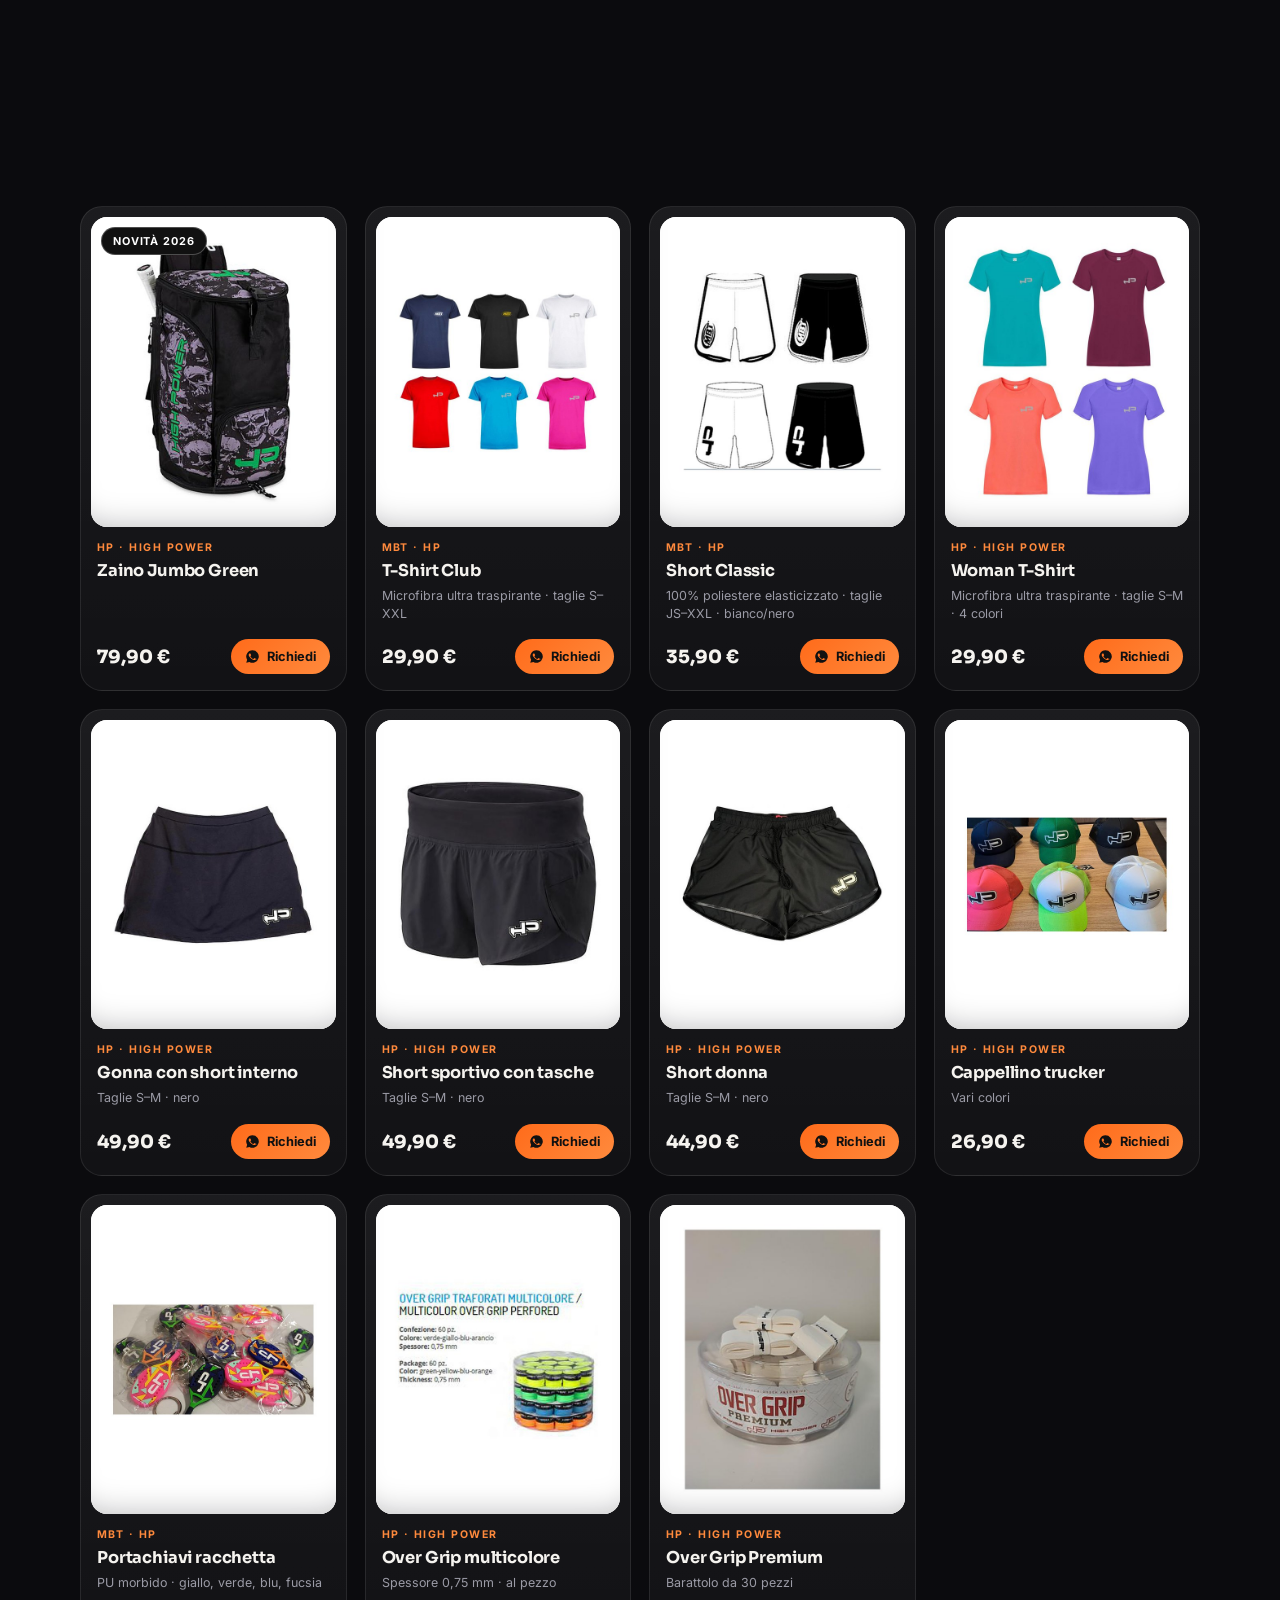
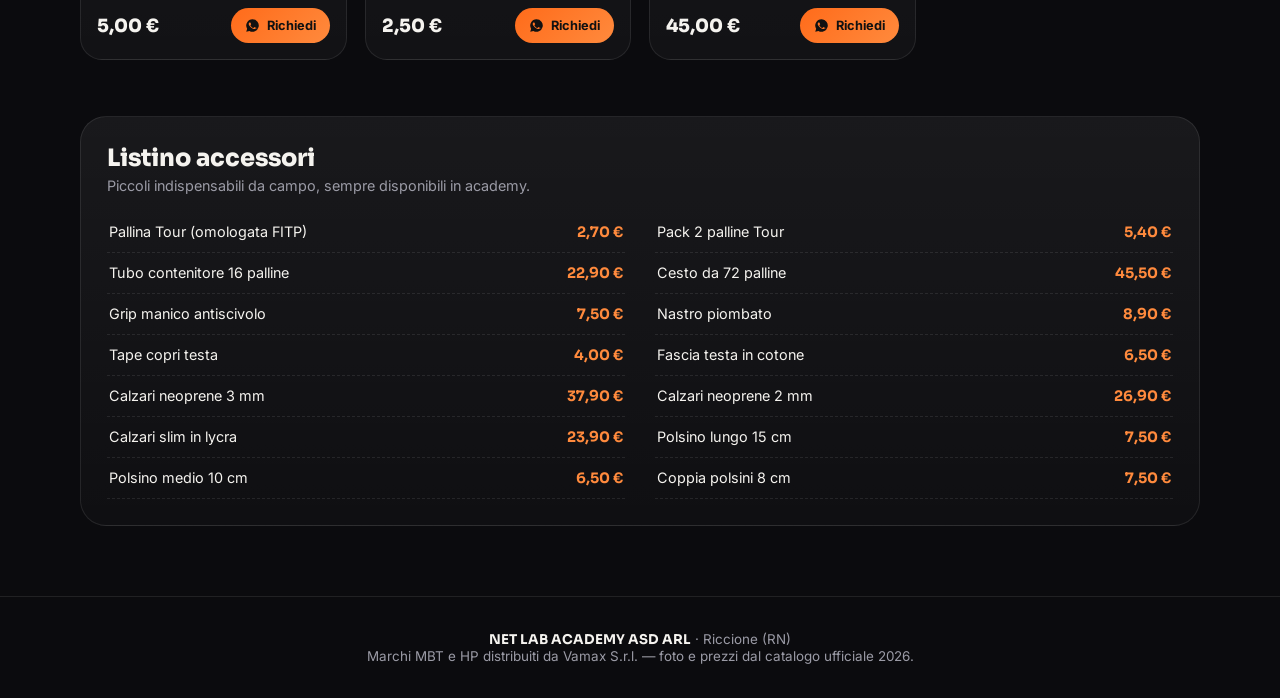
